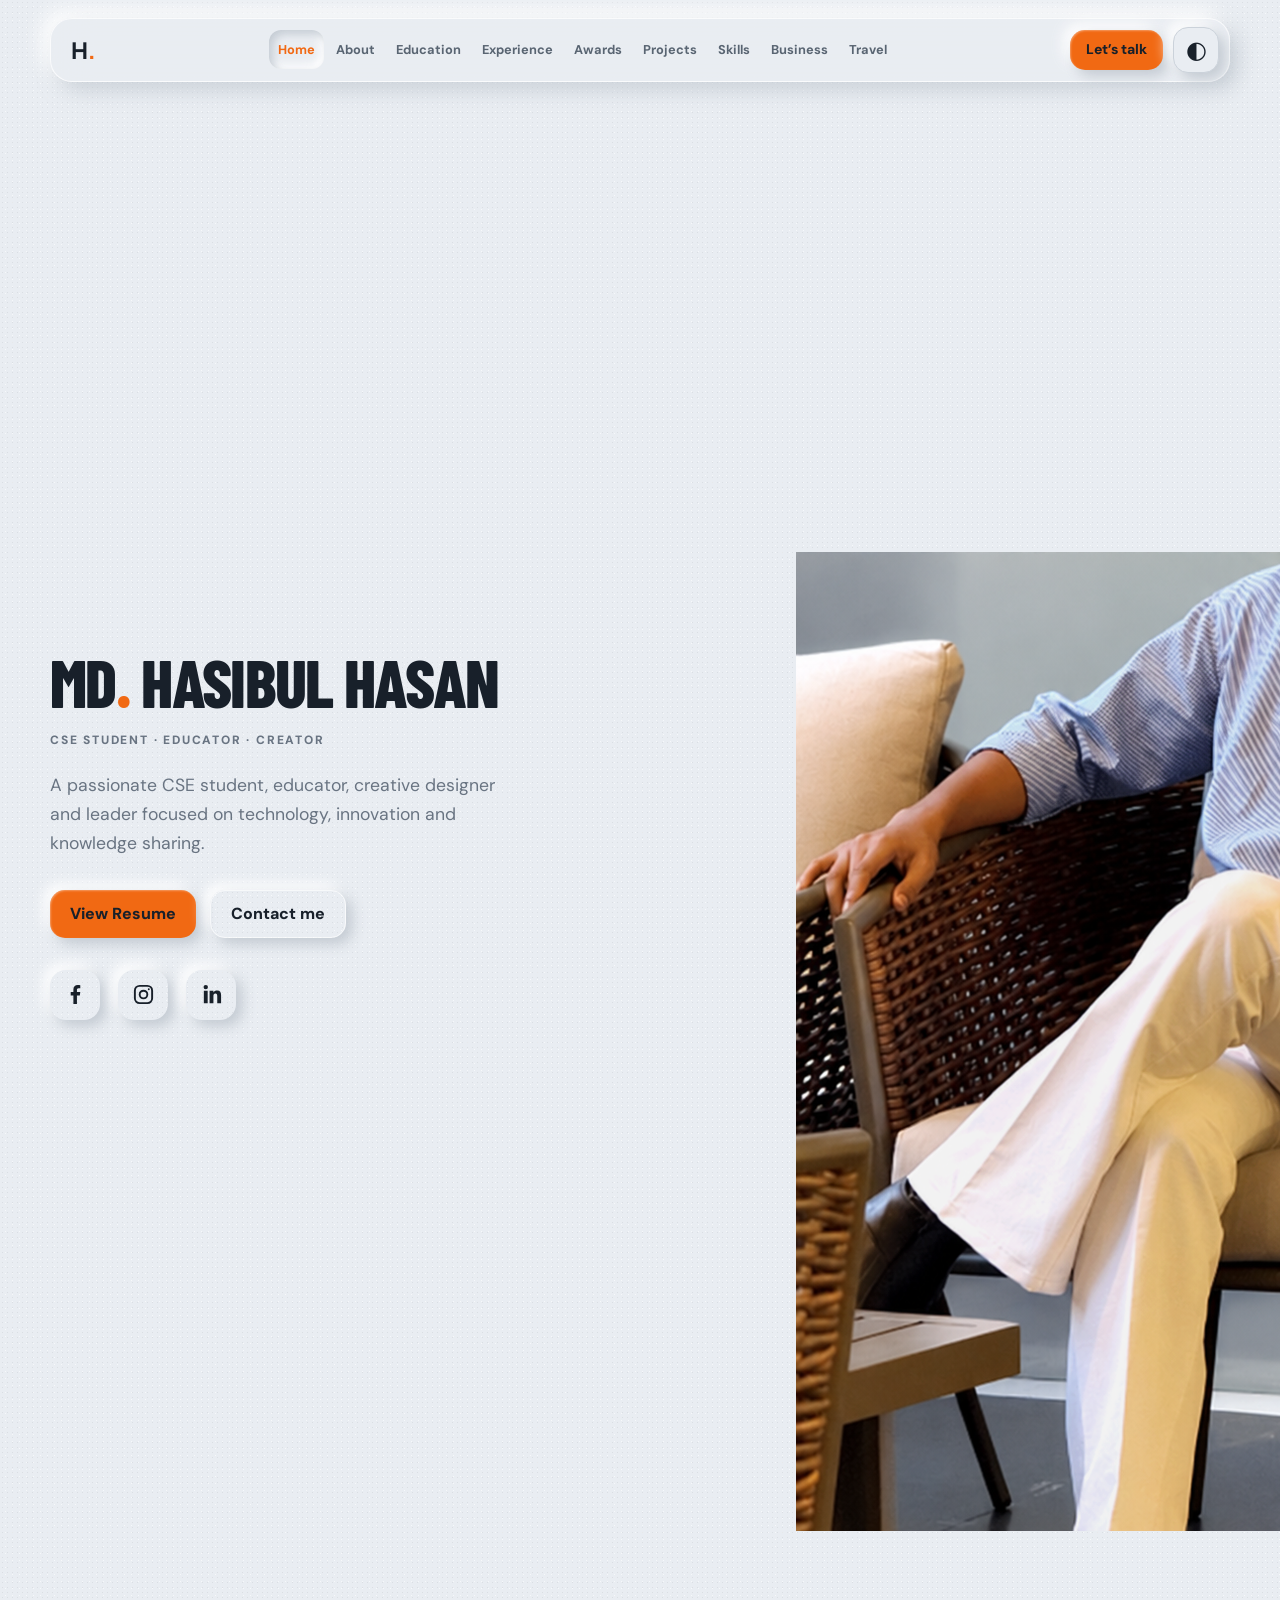
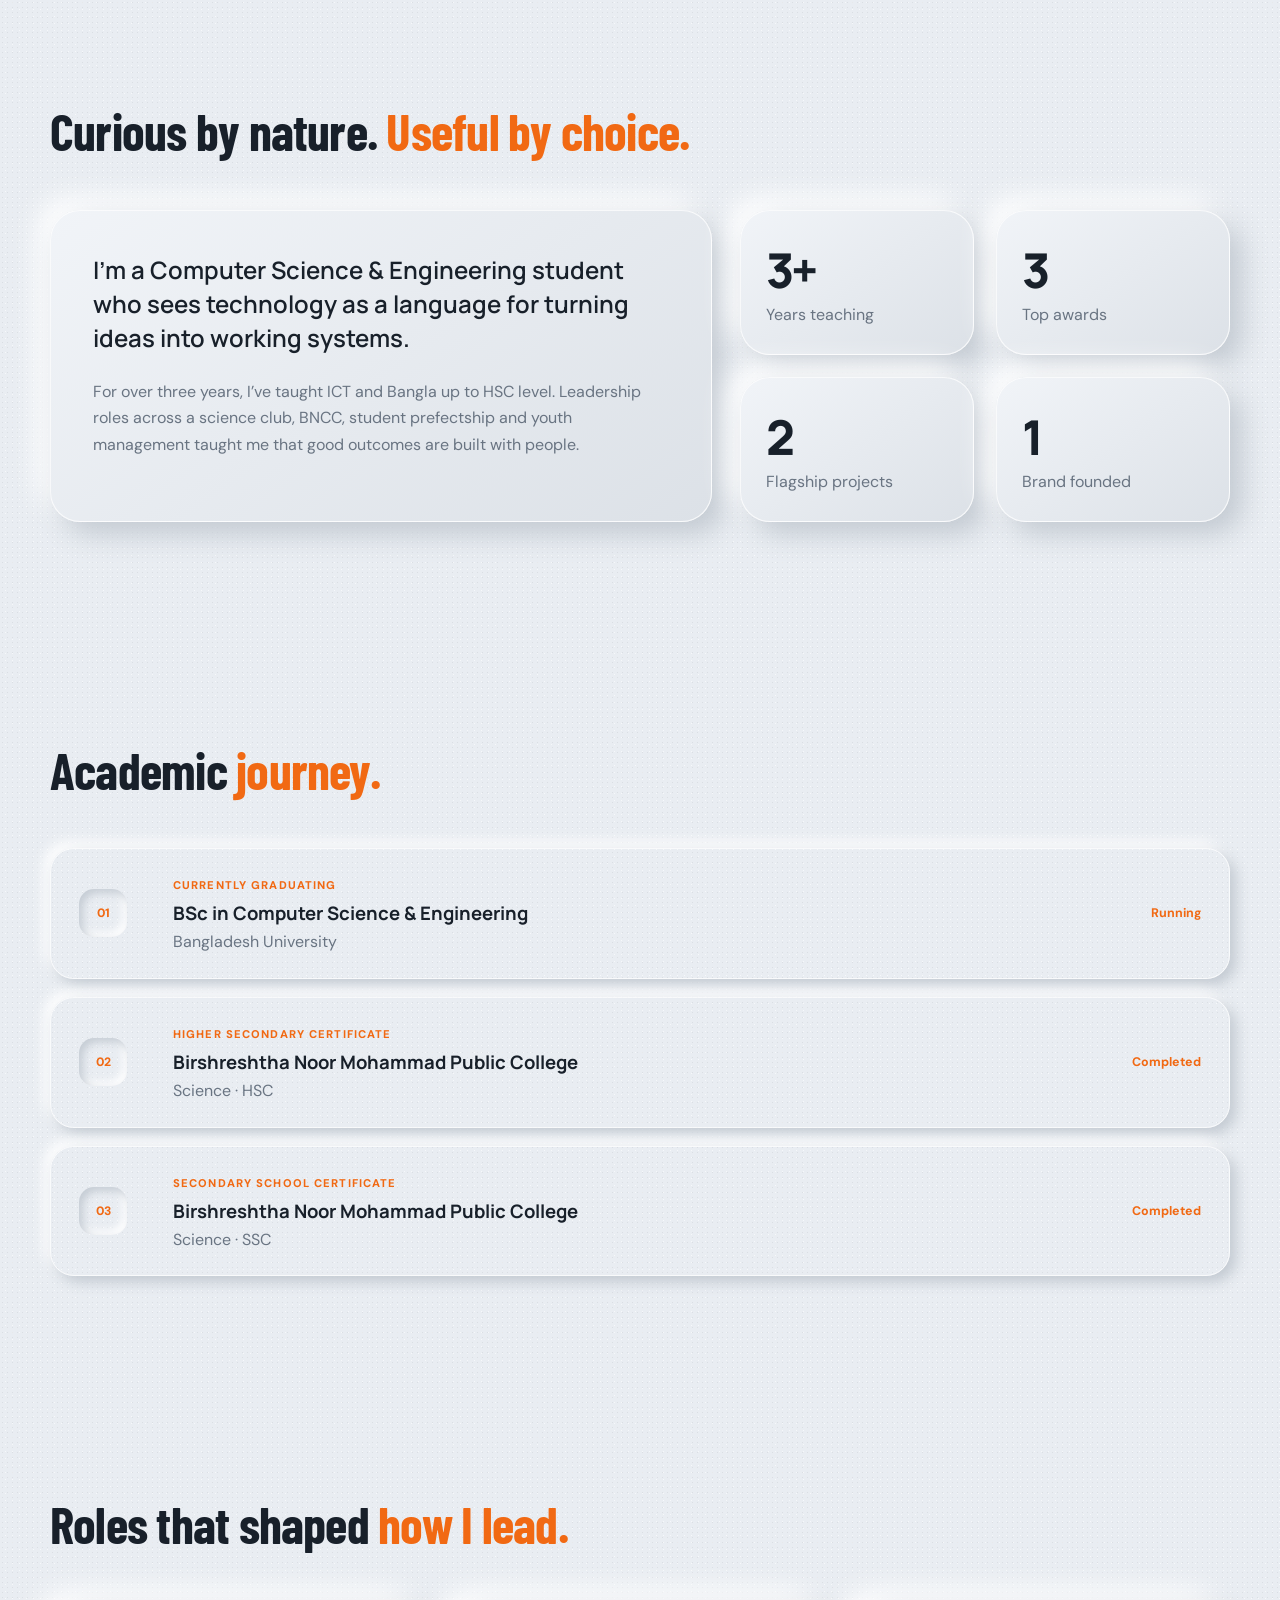
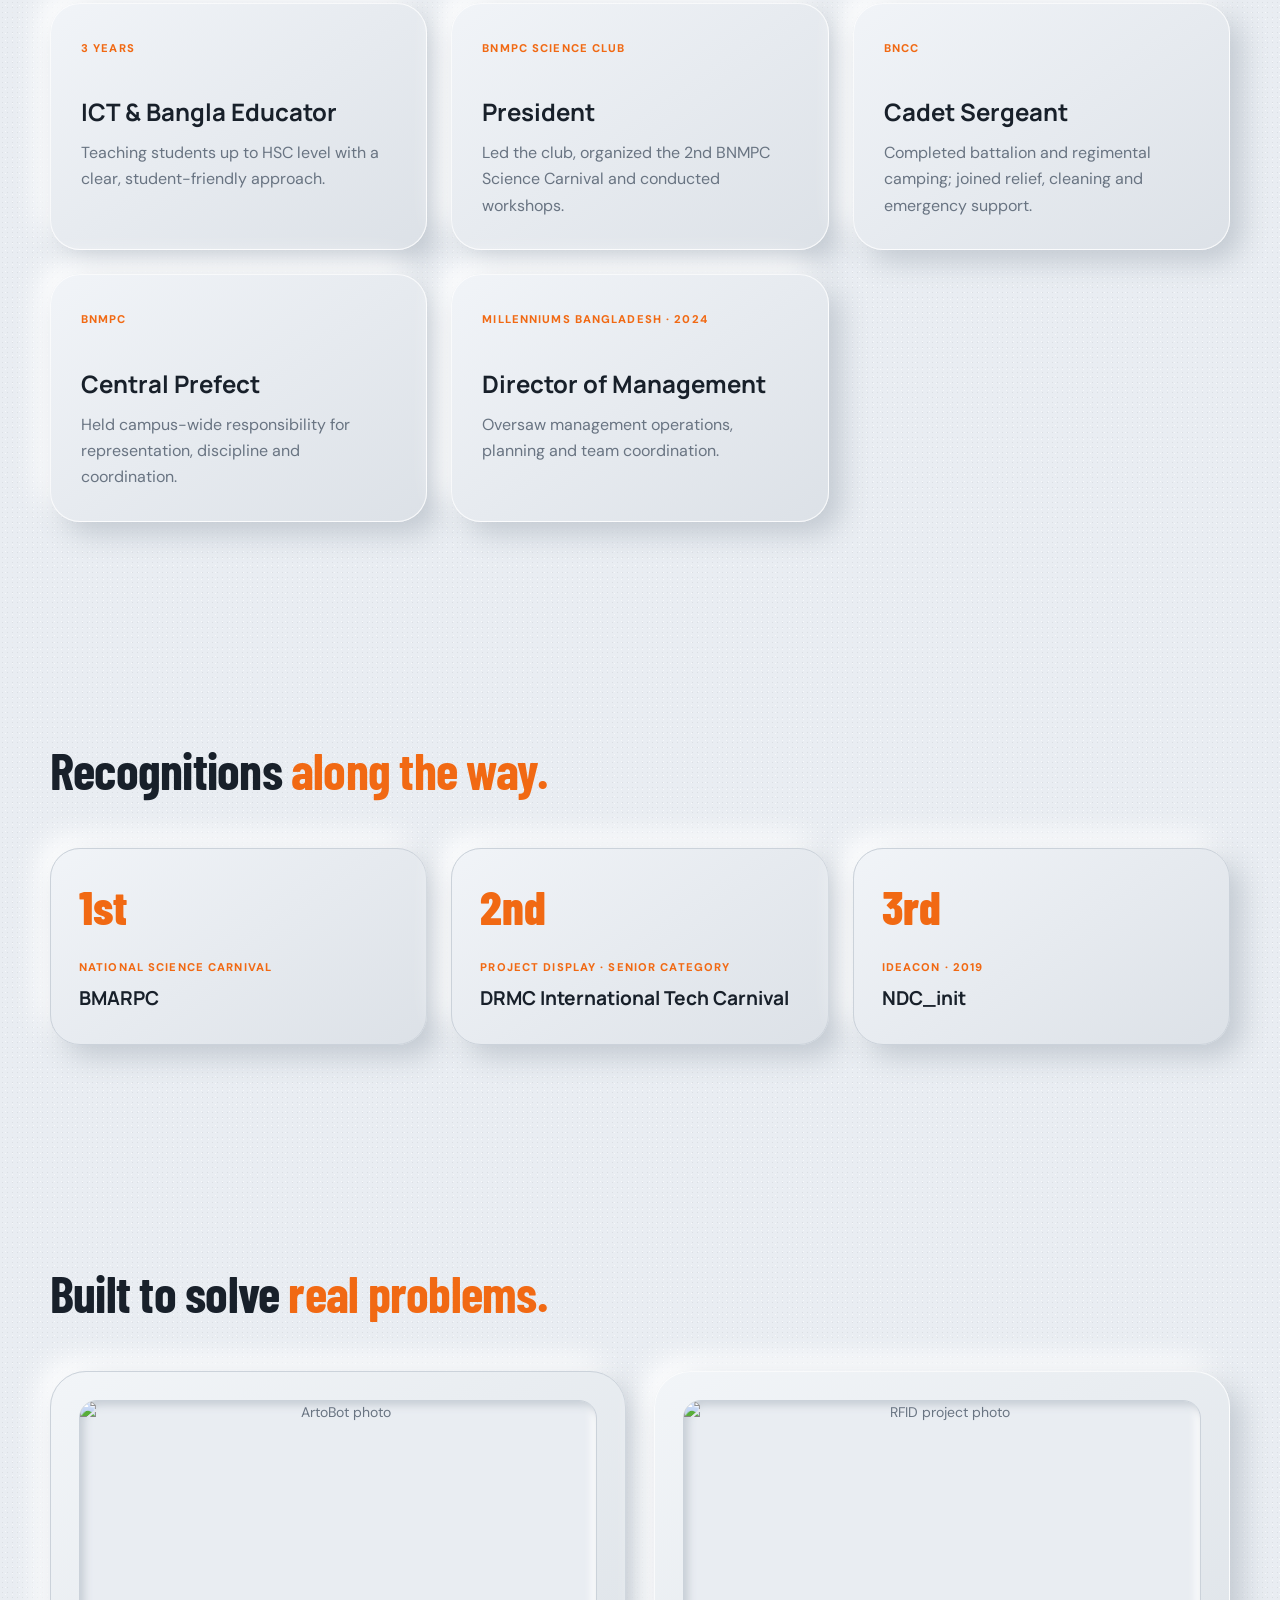
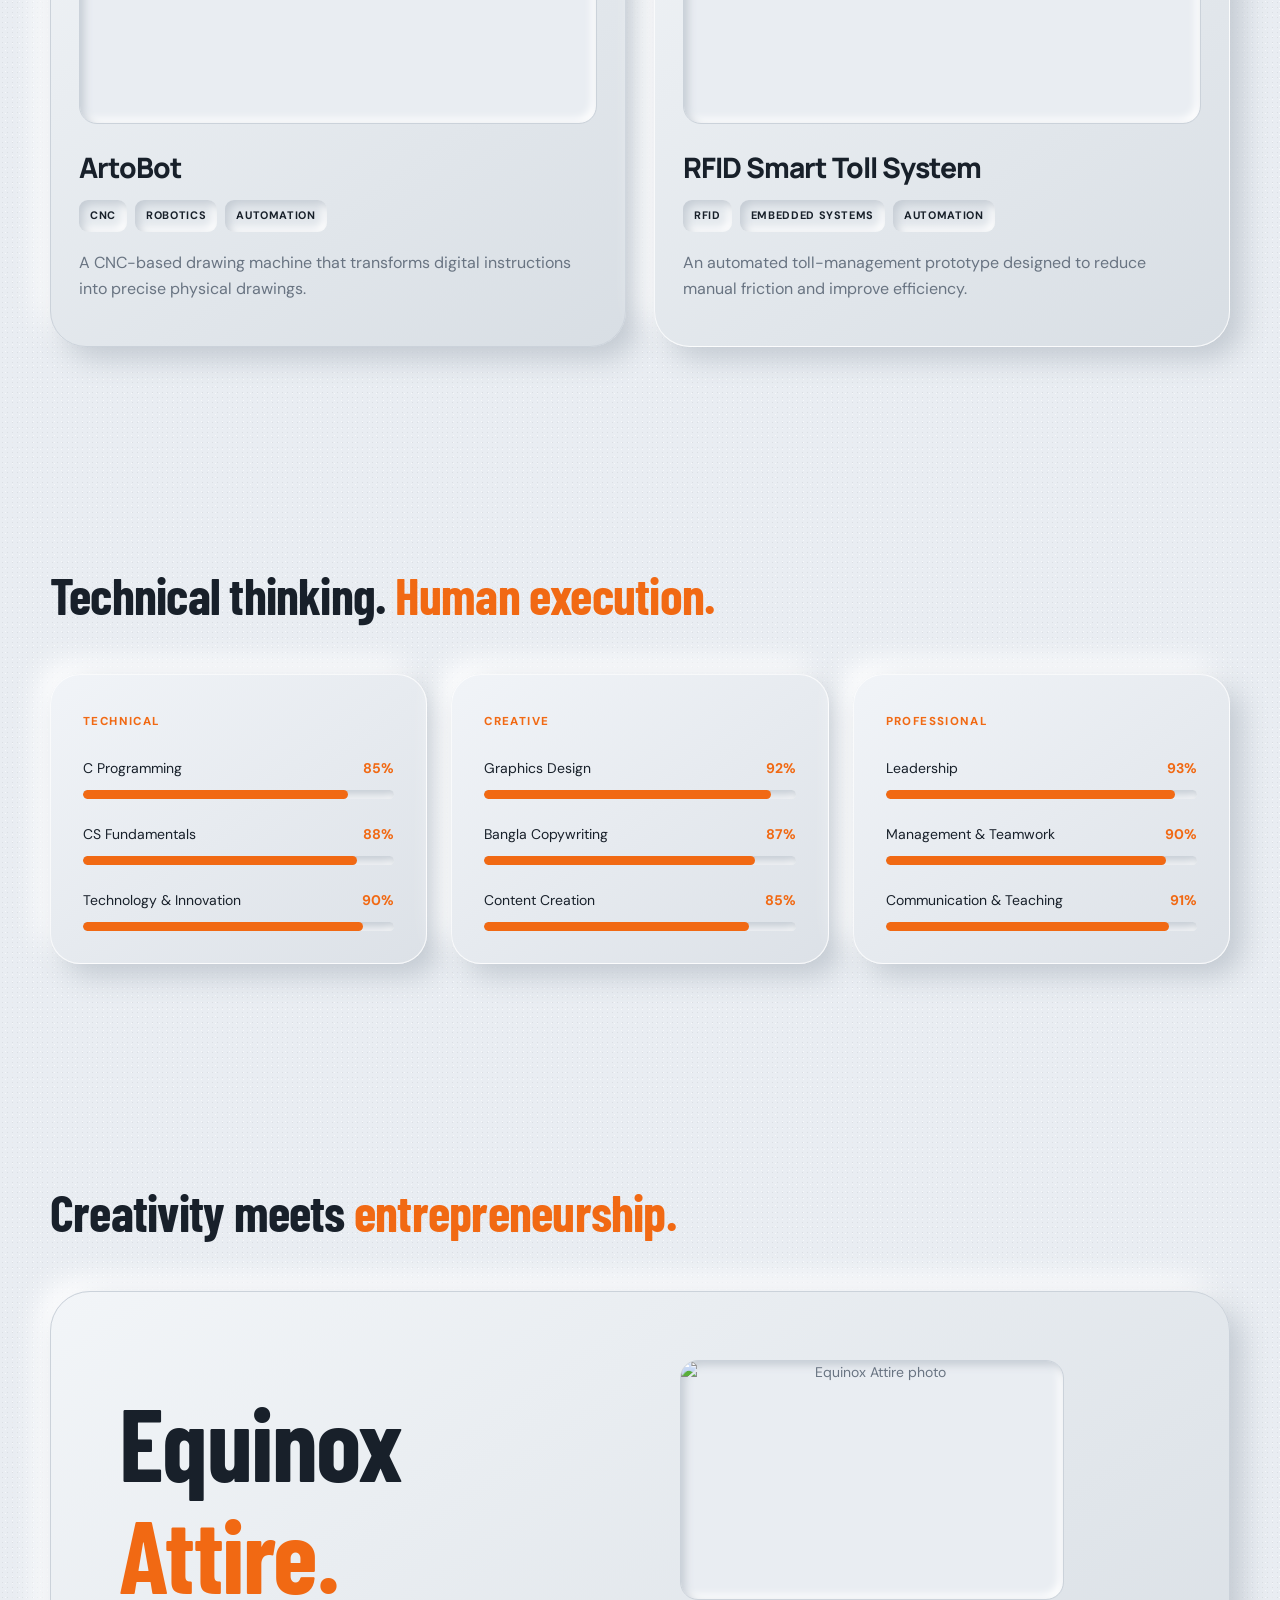
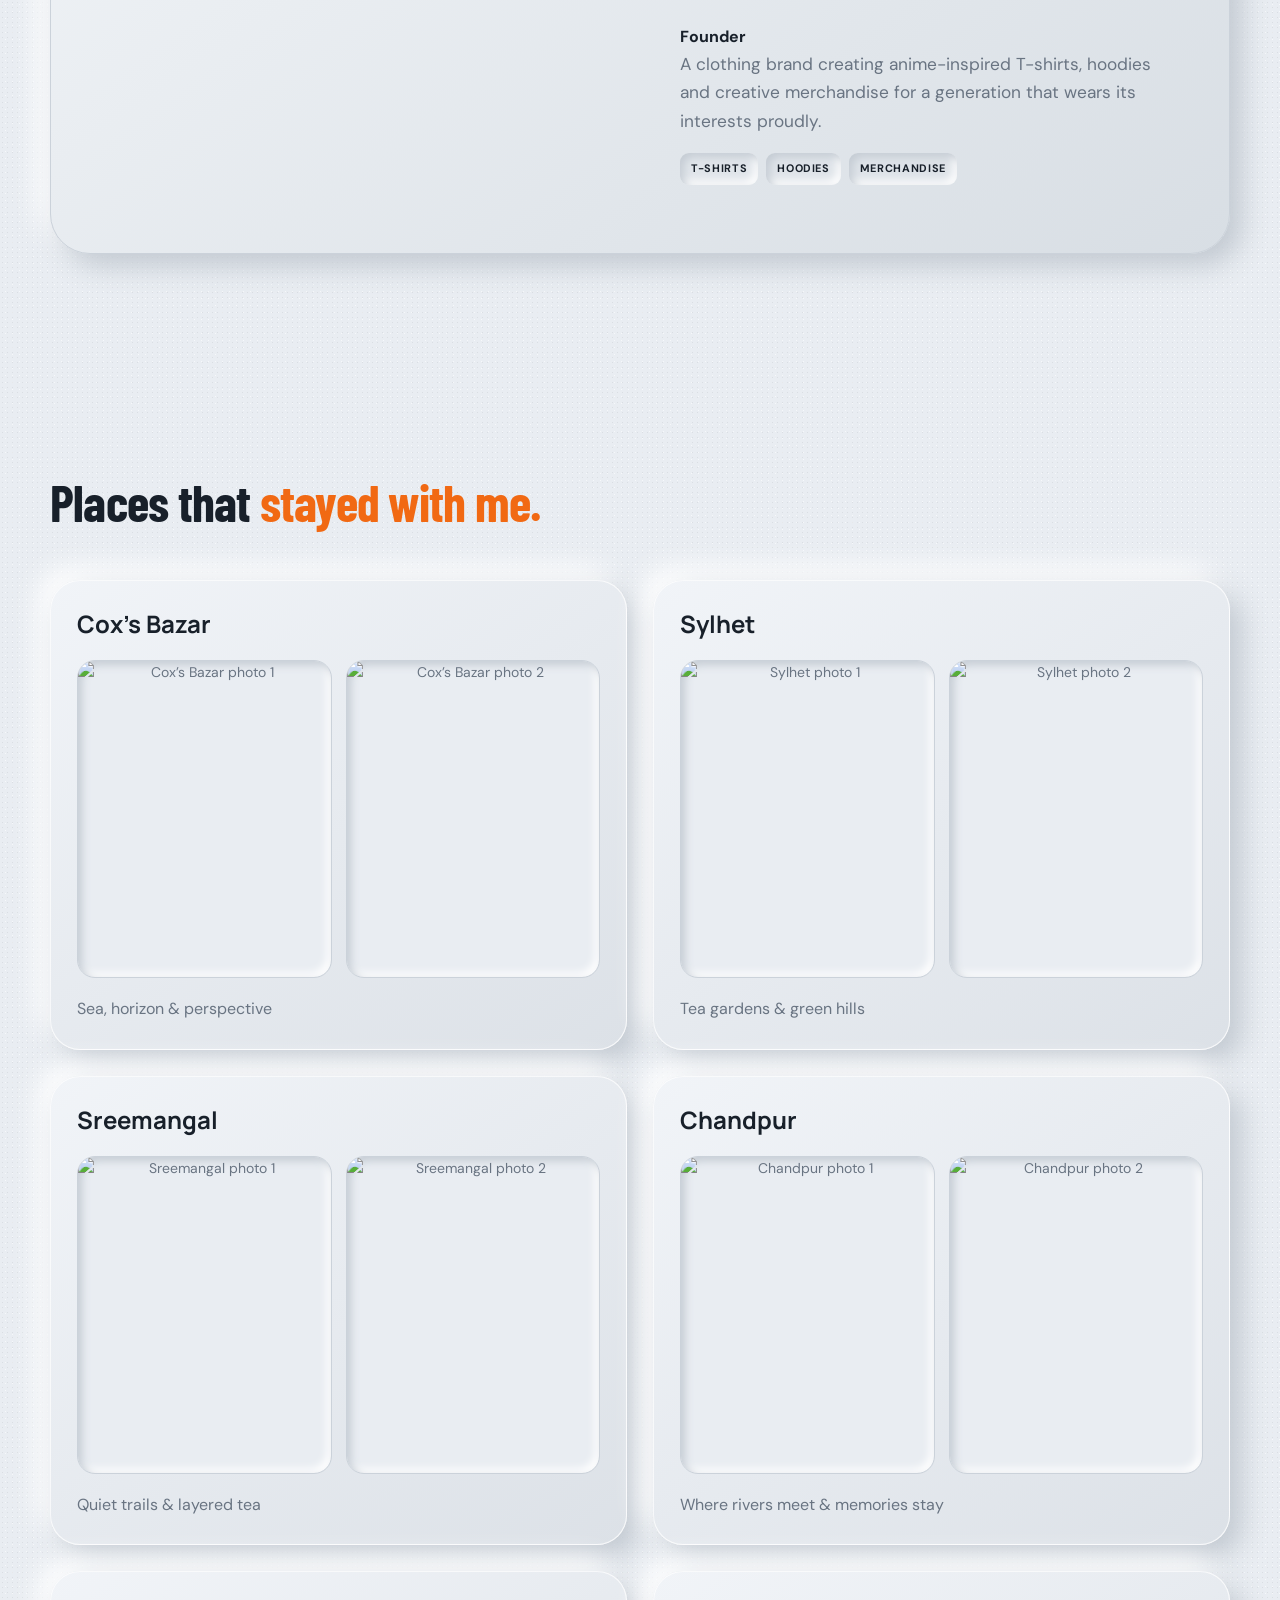
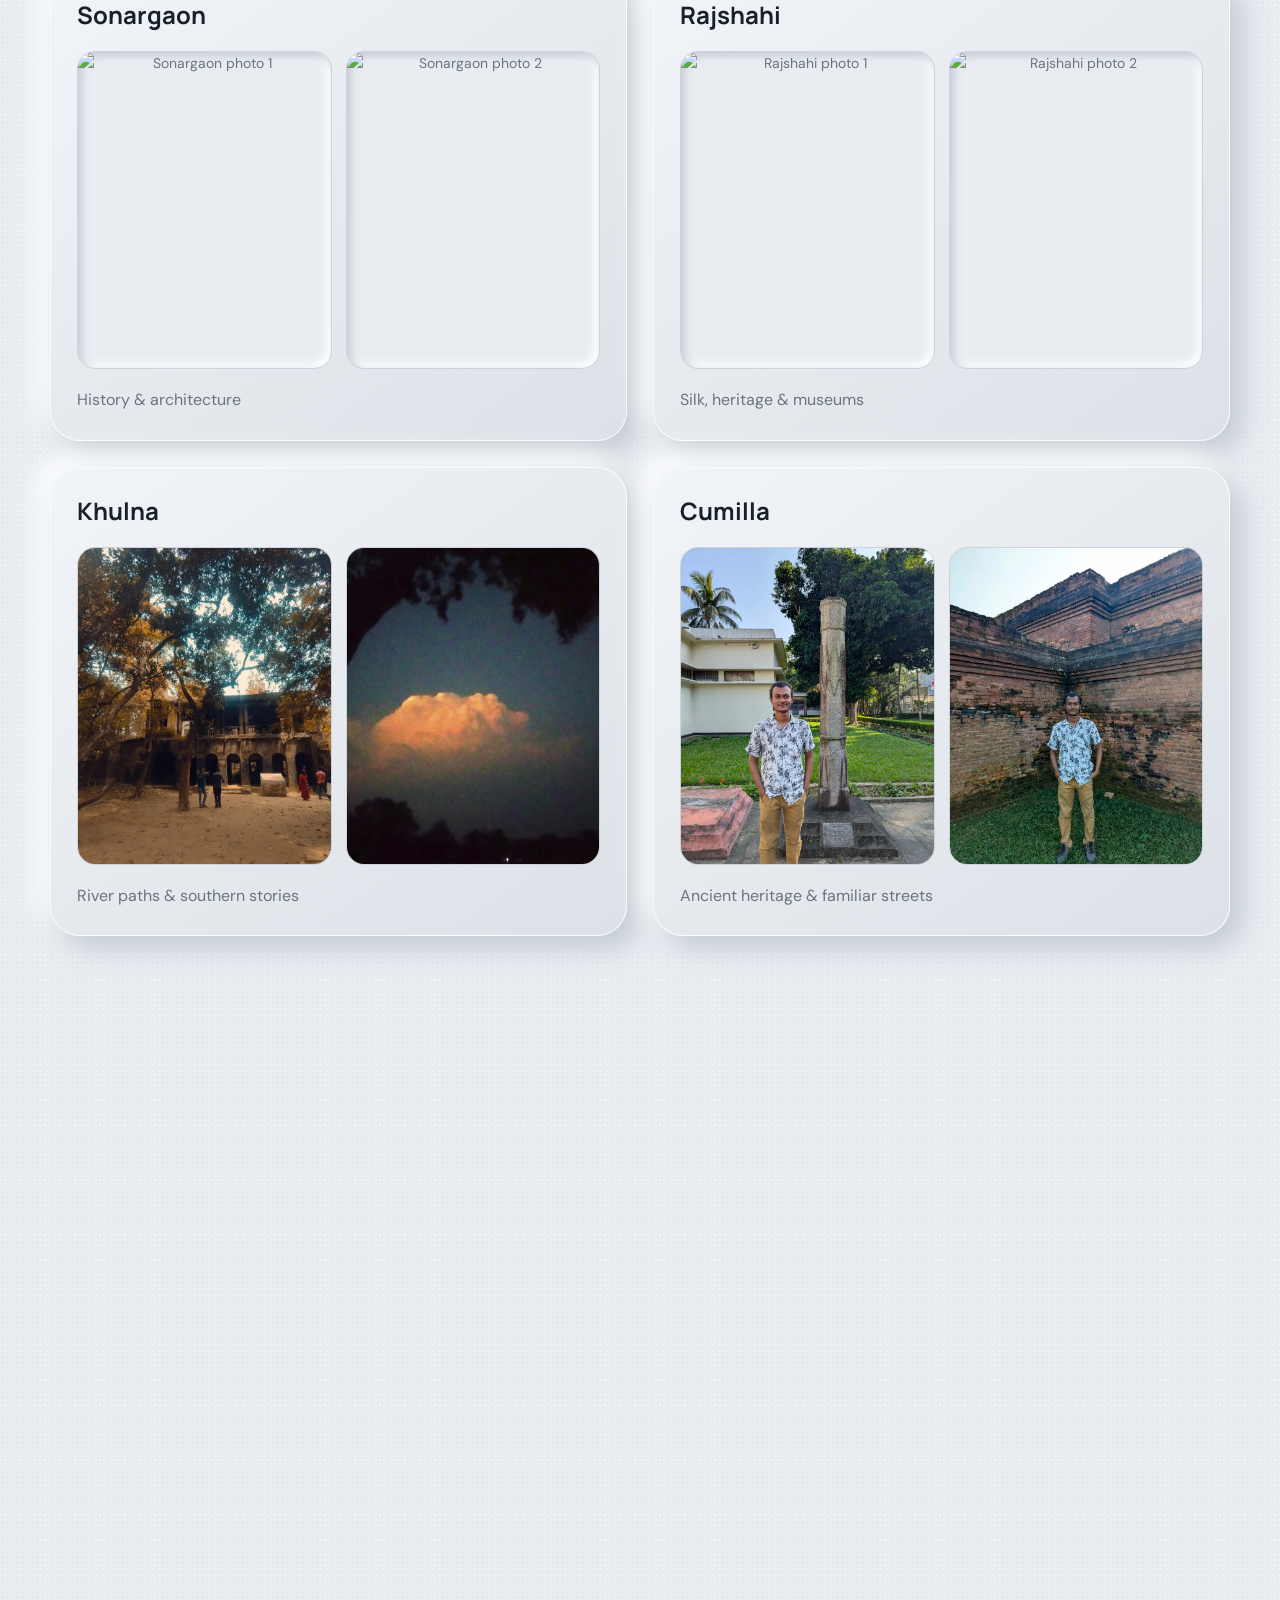
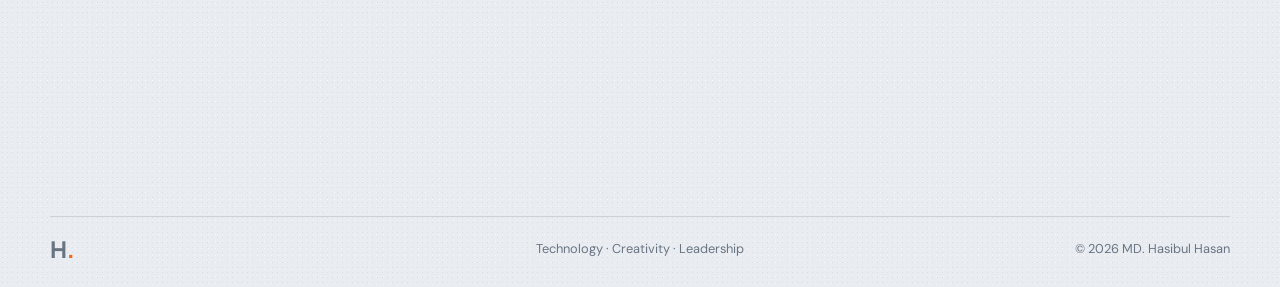
==== index.html @ a24412e4 "Update index.html" ====
<!doctype html>
<html lang="en">
  <head>
    <link rel="icon" type="image/png" href="favicon.png">
    <link rel="apple-touch-icon" href="images/logo.png">
    <meta charset="UTF-8">
    <meta name="viewport" content="width=device-width,initial-scale=1">
    <meta name="description" content="Portfolio of MD. Hasibul Hasan — CSE student, educator, designer and leader.">
    <meta name="theme-color" content="#e9edf2">
    <title>MD. Hasibul Hasan — Portfolio</title>
    <link rel="preconnect" href="https://fonts.googleapis.com">
    <link rel="preconnect" href="https://fonts.gstatic.com" crossorigin>
    <link href="https://fonts.googleapis.com/css2?family=Barlow+Condensed:wght@600;700;800&family=DM+Sans:wght@400;500;600;700&family=Manrope:wght@500;600;700;800&display=swap" rel="stylesheet">
    <link rel="stylesheet" href="assets/portfolio.css">
    <link rel="stylesheet" href="assets/theme.css">
    <link rel="stylesheet" href="assets/refinements.css">
    <link rel="stylesheet" href="assets/polish.css">
    <script src="assets/theme.js">
    </script>

    <!-- Visitor Survey  -->
<script src="https://cdn.counter.dev/script.js" data-id="d47bc0b9-fb80-4392-a248-371542a888fc" data-utcoffset="6"></script>

  </head>
  <body>
    <!-- DESKTOP HEADER AND NAVIGATION -->
    <header class="nav-shell" id="top">
      <a class="logo" href="#home">H<span>.</span></a>
      <nav>
        <a href="#home">Home</a><a href="#about">About</a><a href="#education">Education</a><a href="#experience">Experience</a><a href="#achievements">Awards</a><a href="#projects">Projects</a><a href="#skills">Skills</a><a href="#business">Business</a><a href="#travel">Travel</a>
      </nav>
      <a class="pill" href="#contact">Let’s talk </a><button class="theme-switch" id="themeSwitch" type="button" aria-label="Switch to dark theme" aria-pressed="false">◐</button><button id="menu" aria-label="Open menu" aria-expanded="false">☰</button>
    </header>
    <!-- MOBILE BOTTOM NAVIGATION -->
    <nav class="mobile" id="mobile" aria-label="Mobile navigation">
      <a href="#home" aria-label="Home"><svg viewBox="0 0 24 24" fill="none" stroke="currentColor" stroke-width="1.7" stroke-linecap="round" stroke-linejoin="round" aria-hidden="true"><path d="m3 10 9-7 9 7v10H3z"/><path d="M9 20v-7h6v7"/></svg><span>Home</span></a><a href="#about" aria-label="About"><svg viewBox="0 0 24 24" fill="none" stroke="currentColor" stroke-width="1.7" stroke-linecap="round" stroke-linejoin="round" aria-hidden="true"><circle cx="12" cy="8" r="4"/><path d="M4 21v-2a8 8 0 0 1 16 0v2"/></svg><span>About</span></a><a href="#projects" aria-label="Projects"><svg viewBox="0 0 24 24" fill="none" stroke="currentColor" stroke-width="1.7" stroke-linecap="round" stroke-linejoin="round" aria-hidden="true"><rect x="3" y="6" width="18" height="15" rx="3"/><path d="M8 6V3h8v3M3 12h18M10 12v3h4v-3"/></svg><span>Projects</span></a><a href="#travel" aria-label="Travel"><svg viewBox="0 0 24 24" fill="none" stroke="currentColor" stroke-width="1.7" stroke-linecap="round" stroke-linejoin="round" aria-hidden="true"><circle cx="12" cy="12" r="9"/><path d="m15 9-2 4-4 2 2-4z"/></svg><span>Travel</span></a><a href="#contact" aria-label="Contact"><svg viewBox="0 0 24 24" fill="none" stroke="currentColor" stroke-width="1.7" stroke-linecap="round" stroke-linejoin="round" aria-hidden="true"><rect x="3" y="5" width="18" height="14" rx="3"/><path d="m3 7 9 6 9-6"/></svg><span>Contact</span></a>
    </nav>
    <main>
      <!-- HOME SECTION -->
      <section class="hero section" id="home">
        <div class="hero-copy reveal">
          <h1>MD<span class="name-dot">.</span> HASIBUL HASAN</h1>
          <div class="eyebrow">
            CSE student · Educator · Creator
          </div>
          <p>A passionate CSE student, educator, creative designer and leader focused on technology, innovation and knowledge sharing.</p>
          <div class="actions">
            <button class="button dark" type="button" id="viewResume">View Resume</button><a class="button" href="#contact">Contact me</a>
          </div>
          <div class="socials">
            <a href="https://www.facebook.com/hacccib" target="_blank" rel="noreferrer" aria-label="Facebook" title="Facebook"><svg viewBox="0 0 24 24" aria-hidden="true"><path fill="currentColor" d="M13.5 22v-9h3l.5-3.5h-3.5V7.3c0-1 .3-1.8 1.8-1.8H17V2.4c-.3 0-1.4-.2-2.7-.2-2.7 0-4.5 1.6-4.5 4.6v2.7H7V13h2.8v9z"/></svg></a><a href="https://www.instagram.com/hacccib" target="_blank" rel="noreferrer" aria-label="Instagram" title="Instagram"><svg viewBox="0 0 24 24" aria-hidden="true"><rect x="3" y="3" width="18" height="18" rx="5" fill="none" stroke="currentColor" stroke-width="2"/><circle cx="12" cy="12" r="4" fill="none" stroke="currentColor" stroke-width="2"/><circle cx="17.5" cy="6.5" r="1" fill="currentColor"/></svg></a><a href="https://www.linkedin.com/in/hasibul-hasan-cse/" target="_blank" rel="noreferrer" aria-label="LinkedIn" title="LinkedIn"><svg viewBox="0 0 24 24" aria-hidden="true"><path fill="currentColor" d="M4 8h4v13H4zM6 2a2.3 2.3 0 1 0 0 4.6A2.3 2.3 0 0 0 6 2M10 8h4v1.8C15 8.3 16 7.7 18 7.7c3 0 4 2 4 5V21h-4v-7c0-2-.4-3-1.9-3-1.6 0-2.1 1-2.1 3v7h-4z"/></svg></a>
          </div>
        </div>
<!-- HOME PORTRAIT -->
<div class="portrait reveal">
  <div class="single-popout">
    <img
      src="assets/hasib-cutout.png"
      alt="MD. Hasibul Hasan seated on a chair"
    >
  </div>
</div>
      </section>
      <!-- ABOUT SECTION -->
      <section class="section" id="about">
        <header class="heading reveal">
          <h2>Curious by nature. <em>Useful by choice.</em></h2>
        </header>
        <div class="about-grid">
          <article class="card copy reveal">
            <p class="lead">I’m a Computer Science & Engineering student who sees technology as a language for turning ideas into working systems.</p>
            <p>For over three years, I’ve taught ICT and Bangla up to HSC level. Leadership roles across a science club, BNCC, student prefectship and youth management taught me that good outcomes are built with people.</p>
          </article>
          <div class="stats reveal">
            <div class="card">
              <strong>3+</strong><span>Years teaching</span>
            </div>
            <div class="card">
              <strong>3</strong><span>Top awards</span>
            </div>
            <div class="card">
              <strong>2</strong><span>Flagship projects</span>
            </div>
            <div class="card">
              <strong>1</strong><span>Brand founded</span>
            </div>
          </div>
        </div>
      </section>
      <!-- EDUCATION SECTION -->
      <section class="section" id="education">
        <header class="heading reveal">
          <h2>Academic <em>journey.</em></h2>
        </header>
        <div class="timeline">
          <article class="row reveal">
            <i>01</i>
            <div>
              <small>Currently graduating</small>
              <h3>BSc in Computer Science & Engineering</h3>
              <p>Bangladesh University</p>
            </div>
            <b>Running</b>
          </article>
          <article class="row reveal">
            <i>02</i>
            <div>
              <small>Higher Secondary Certificate</small>
              <h3>Birshreshtha Noor Mohammad Public College</h3>
              <p>Science · HSC</p>
            </div>
            <b>Completed</b>
          </article>
          <article class="row reveal">
            <i>03</i>
            <div>
              <small>Secondary School Certificate</small>
              <h3>Birshreshtha Noor Mohammad Public College</h3>
              <p>Science · SSC</p>
            </div>
            <b>Completed</b>
          </article>
        </div>
      </section>
      <!-- EXPERIENCE SECTION -->
      <section class="section" id="experience">
        <header class="heading reveal">
          <h2>Roles that shaped <em>how I lead.</em></h2>
        </header>
        <div class="grid">
          <article class="card feature reveal">
            <small>3 years</small>
            <h3>ICT & Bangla Educator</h3>
            <p>Teaching students up to HSC level with a clear, student-friendly approach.</p>
          </article>
          <article class="card feature reveal">
            <small>BNMPC Science Club</small>
            <h3>President</h3>
            <p>Led the club, organized the 2nd BNMPC Science Carnival and conducted workshops.</p>
          </article>
          <article class="card feature reveal">
            <small>BNCC</small>
            <h3>Cadet Sergeant</h3>
            <p>Completed battalion and regimental camping; joined relief, cleaning and emergency support.</p>
          </article>
          <article class="card feature reveal">
            <small>BNMPC</small>
            <h3>Central Prefect</h3>
            <p>Held campus-wide responsibility for representation, discipline and coordination.</p>
          </article>
          <article class="card feature reveal">
            <small>Millenniums Bangladesh · 2024</small>
            <h3>Director of Management</h3>
            <p>Oversaw management operations, planning and team coordination.</p>
          </article>
        </div>
      </section>
      <!-- ACHIEVEMENTS SECTION -->
      <section class="section" id="achievements">
        <header class="heading reveal">
          <h2>Recognitions <em>along the way.</em></h2>
        </header>
        <div class="awards">
          <article class="award card reveal">
            <strong>1st</strong>
            <div>
              <small>National Science Carnival</small>
              <h3>BMARPC</h3>
            </div>
          </article>
          <article class="award card reveal">
            <strong>2nd</strong>
            <div>
              <small>Project Display · Senior Category</small>
              <h3>DRMC International Tech Carnival</h3>
            </div>
          </article>
          <article class="award card reveal">
            <strong>3rd</strong>
            <div>
              <small>Ideacon · 2019</small>
              <h3>NDC_init</h3>
            </div>
          </article>
        </div>
      </section>
      <!-- PROJECTS SECTION -->
      <section class="section" id="projects">
        <header class="heading reveal">
          <h2>Built to solve <em>real problems.</em></h2>
        </header>
        <div class="projects">
          <article class="project dark reveal">
            <figure class="photo-slot" aria-label="ArtoBot photo">
              <img src="images/artobot.webp" alt="ArtoBot photo" loading="lazy">
            </figure>
            <div>
              <h3>ArtoBot</h3>
              <div class="tags">
                <b>CNC</b><b>Robotics</b><b>Automation</b>
              </div>
              <p>A CNC-based drawing machine that transforms digital instructions into precise physical drawings.</p>
            </div>
          </article>
          <article class="project reveal">
            <figure class="photo-slot" aria-label="RFID project photo">
              <img src="images/rfid-smart-toll-system.webp" alt="RFID project photo" loading="lazy">
            </figure>
            <div>
              <h3>RFID Smart Toll System</h3>
              <div class="tags">
                <b>RFID</b><b>Embedded Systems</b><b>Automation</b>
              </div>
              <p>An automated toll-management prototype designed to reduce manual friction and improve efficiency.</p>
            </div>
          </article>
        </div>
      </section>
      <!-- SKILLS SECTION -->
      <section class="section" id="skills">
        <header class="heading reveal">
          <h2>Technical thinking. <em>Human execution.</em></h2>
        </header>
        <div class="grid skills">
          <article class="card reveal">
            <span>Technical</span>
            <div class="skill-level">
              <div>
                <span>C Programming</span><b>85%</b>
              </div>
              <div class="skill-track" role="meter" aria-label="C Programming" aria-valuemin="0" aria-valuemax="100" aria-valuenow="85">
                <span style="--level:85%"></span>
              </div>
            </div>
            <div class="skill-level">
              <div>
                <span>CS Fundamentals</span><b>88%</b>
              </div>
              <div class="skill-track" role="meter" aria-label="CS Fundamentals" aria-valuemin="0" aria-valuemax="100" aria-valuenow="88">
                <span style="--level:88%"></span>
              </div>
            </div>
            <div class="skill-level">
              <div>
                <span>Technology & Innovation</span><b>90%</b>
              </div>
              <div class="skill-track" role="meter" aria-label="Technology & Innovation" aria-valuemin="0" aria-valuemax="100" aria-valuenow="90">
                <span style="--level:90%"></span>
              </div>
            </div>
          </article>
          <article class="card reveal">
            <span>Creative</span>
            <div class="skill-level">
              <div>
                <span>Graphics Design</span><b>92%</b>
              </div>
              <div class="skill-track" role="meter" aria-label="Graphics Design" aria-valuemin="0" aria-valuemax="100" aria-valuenow="92">
                <span style="--level:92%"></span>
              </div>
            </div>
            <div class="skill-level">
              <div>
                <span>Bangla Copywriting</span><b>87%</b>
              </div>
              <div class="skill-track" role="meter" aria-label="Bangla Copywriting" aria-valuemin="0" aria-valuemax="100" aria-valuenow="87">
                <span style="--level:87%"></span>
              </div>
            </div>
            <div class="skill-level">
              <div>
                <span>Content Creation</span><b>85%</b>
              </div>
              <div class="skill-track" role="meter" aria-label="Content Creation" aria-valuemin="0" aria-valuemax="100" aria-valuenow="85">
                <span style="--level:85%"></span>
              </div>
            </div>
          </article>
          <article class="card reveal">
            <span>Professional</span>
            <div class="skill-level">
              <div>
                <span>Leadership</span><b>93%</b>
              </div>
              <div class="skill-track" role="meter" aria-label="Leadership" aria-valuemin="0" aria-valuemax="100" aria-valuenow="93">
                <span style="--level:93%"></span>
              </div>
            </div>
            <div class="skill-level">
              <div>
                <span>Management & Teamwork</span><b>90%</b>
              </div>
              <div class="skill-track" role="meter" aria-label="Management & Teamwork" aria-valuemin="0" aria-valuemax="100" aria-valuenow="90">
                <span style="--level:90%"></span>
              </div>
            </div>
            <div class="skill-level">
              <div>
                <span>Communication & Teaching</span><b>91%</b>
              </div>
              <div class="skill-track" role="meter" aria-label="Communication & Teaching" aria-valuemin="0" aria-valuemax="100" aria-valuenow="91">
                <span style="--level:91%"></span>
              </div>
            </div>
          </article>
        </div>
      </section>
      <!-- BUSINESS SECTION -->
      <section class="section" id="business">
        <header class="heading reveal">
          <h2>Creativity meets <em>entrepreneurship.</em></h2>
        </header>
        <div class="business reveal">
          <div>
            <h2>Equinox<br><em>Attire.</em></h2>
          </div>
          <div>
            <figure class="photo-slot" aria-label="Equinox Attire photo">
              <img src="images/equinox-attire.jpg" alt="Equinox Attire photo" loading="lazy">
            </figure>
            <b>Founder</b>
            <p>A clothing brand creating anime-inspired T-shirts, hoodies and creative merchandise for a generation that wears its interests proudly.</p>
            <div class="tags">
              <b>T-Shirts</b><b>Hoodies</b><b>Merchandise</b>
            </div>
          </div>
        </div>
      </section>
      <!-- TRAVEL SECTION -->
      <section class="section" id="travel">
        <header class="heading reveal">
          <h2>Places that <em>stayed with me.</em></h2>
        </header>
        <div class="travel">
          <article class="card travel-card reveal">
            <h3>Cox’s Bazar</h3>
            <div class="travel-photos">
              <figure class="photo-slot" aria-label="Cox’s Bazar photo 1">
                <img src="images/travel/coxs-bazar-1.webp" alt="Cox’s Bazar photo 1" loading="lazy">
              </figure>
              <figure class="photo-slot" aria-label="Cox’s Bazar photo 2">
                <img src="images/travel/coxs-bazar-2.webp" alt="Cox’s Bazar photo 2" loading="lazy">
              </figure>
            </div>
            <p>Sea, horizon & perspective</p>
          </article>
          <article class="card travel-card reveal">
            <h3>Sylhet</h3>
            <div class="travel-photos">
              <figure class="photo-slot" aria-label="Sylhet photo 1">
                <img src="images/travel/sylhet-1.webp" alt="Sylhet photo 1" loading="lazy">
              </figure>
              <figure class="photo-slot" aria-label="Sylhet photo 2">
                <img src="images/travel/sylhet-2.webp" alt="Sylhet photo 2" loading="lazy">
              </figure>
            </div>
            <p>Tea gardens & green hills</p>
          </article>
          <article class="card travel-card reveal">
            <h3>Sreemangal</h3>
            <div class="travel-photos">
              <figure class="photo-slot" aria-label="Sreemangal photo 1">
                <img src="images/travel/sreemangal-1.webp" alt="Sreemangal photo 1" loading="lazy">
              </figure>
              <figure class="photo-slot" aria-label="Sreemangal photo 2">
                <img src="images/travel/sreemangal-2.webp" alt="Sreemangal photo 2" loading="lazy">
              </figure>
            </div>
            <p>Quiet trails & layered tea</p>
          </article>
          <article class="card travel-card reveal">
            <h3>Chandpur</h3>
            <div class="travel-photos">
              <figure class="photo-slot" aria-label="Chandpur photo 1">
                <img src="images/travel/chandpur-1.webp" alt="Chandpur photo 1" loading="lazy">
              </figure>
              <figure class="photo-slot" aria-label="Chandpur photo 2">
                <img src="images/travel/chandpur-2.webp" alt="Chandpur photo 2" loading="lazy">
              </figure>
            </div>
            <p>Where rivers meet & memories stay</p>
          </article>
          <article class="card travel-card reveal">
            <h3>Sonargaon</h3>
            <div class="travel-photos">
              <figure class="photo-slot" aria-label="Sonargaon photo 1">
                <img src="images/travel/sonargaon-1.webp" alt="Sonargaon photo 1" loading="lazy">
              </figure>
              <figure class="photo-slot" aria-label="Sonargaon photo 2">
                <img src="images/travel/sonargaon-2.webp" alt="Sonargaon photo 2" loading="lazy">
              </figure>
            </div>
            <p>History & architecture</p>
          </article>
          <article class="card travel-card reveal">
            <h3>Rajshahi</h3>
            <div class="travel-photos">
              <figure class="photo-slot" aria-label="Rajshahi photo 1">
                <img src="images/travel/rajshahi-1.webp" alt="Rajshahi photo 1" loading="lazy">
              </figure>
              <figure class="photo-slot" aria-label="Rajshahi photo 2">
                <img src="images/travel/rajshahi-2.webp" alt="Rajshahi photo 2" loading="lazy">
              </figure>
            </div>
            <p>Silk, heritage & museums</p>
          </article>
          <article class="card travel-card reveal">
            <h3>Khulna</h3>
            <div class="travel-photos">
              <figure class="photo-slot" aria-label="Khulna photo 1">
                <!-- Add your photo at the src path below. -->
                <img src="images/travel/khulna-1.webp" alt="Khulna photo 1" loading="lazy" onerror="this.hidden=true; this.nextElementSibling.hidden=false;">
                <span hidden>Photo coming soon</span>
              </figure>
              <figure class="photo-slot" aria-label="Khulna photo 2">
                <!-- Add your photo at the src path below. -->
                <img src="images/travel/khulna-2.webp" alt="Khulna photo 2" loading="lazy" onerror="this.hidden=true; this.nextElementSibling.hidden=false;">
                <span hidden>Photo coming soon</span>
              </figure>
            </div>
            <p>River paths & southern stories</p>
          </article>
          <article class="card travel-card reveal">
            <h3>Cumilla</h3>
            <div class="travel-photos">
              <figure class="photo-slot" aria-label="Cumilla photo 1">
                <!-- Add your photo at the src path below. -->
                <img src="images/travel/cumilla-1.webp" alt="Cumilla photo 1" loading="lazy" onerror="this.hidden=true; this.nextElementSibling.hidden=false;">
                <span hidden>Photo coming soon</span>
              </figure>
              <figure class="photo-slot" aria-label="Cumilla photo 2">
                <!-- Add your photo at the src path below. -->
                <img src="images/travel/cumilla-2.webp" alt="Cumilla photo 2" loading="lazy" onerror="this.hidden=true; this.nextElementSibling.hidden=false;">
                <span hidden>Photo coming soon</span>
              </figure>
            </div>
            <p>Ancient heritage & familiar streets</p>
          </article>
        </div>
      </section>
      <!-- CONTACT SECTION -->
      <section class="section" id="contact">
        <div class="contact reveal">
          <h2>Have an idea? <em>Let’s make it real.</em></h2>
          <div>
            <a href="mailto:himelhasib2001@gmail.com">himelhasib2001@gmail.com </a><a href="tel:+8801332392247">+880 1332-392247 </a>
          </div>
          <p class="contact-invite">Or send a little hello directly to <span style="color:#F16913">me</span>.</p>
          <form action="https://formsubmit.co/ajax/himelhasib2001@gmail.com" method="POST" id="contactForm" class="contact-form">
            <div class="form-pair">
              <label>
                Your name
                <input name="name" autocomplete="name" required maxlength="100" placeholder="Full name">
              </label>
              <label>
                Email
                <input name="email" type="email" autocomplete="email" required maxlength="254" placeholder="you@example.com">
              </label>
            </div>
            <label>
              Message<textarea name="message" required minlength="5" maxlength="5000" rows="5" placeholder="Tell me what you have in mind"></textarea>
            </label>
            <button type="submit" class="button dark">Send</button>
            <p id="contactStatus" role="status"></p>
          </form>
        </div>
      </section>
    </main>
    <!-- FOOTER -->
    <footer>
      <a class="logo" href="#top">H<span>.</span></a>
      <p>Technology · Creativity · Leadership</p>
      <p>© <span id="year"></span> MD. Hasibul Hasan</p>
    </footer>
    <!-- RESUME POPUP -->
    <dialog id="resumeDialog" aria-labelledby="resumeTitle">
      <header class="resume-header">
        <h2 id="resumeTitle">My Resume</h2>
        <form method="dialog">
          <button class="resume-close" aria-label="Close resume" autofocus>×</button>
        </form>
      </header>
      <div class="resume-preview">
        <img src="cv/Hasibul_Hasan_CV-preview.png" alt="MD. Hasibul Hasan's CV">
      </div>
      <div class="resume-footer">
        <a class="button resume-download" href="cv/Hasibul_Hasan_CV.pdf" download="Hasibul_Hasan_CV.pdf">Download CV</a>
      </div>
    </dialog>
    <!-- MESSAGE CONFIRMATION -->
    <dialog id="sentDialog" aria-labelledby="sentTitle">
      <h2 id="sentTitle">Thank you!</h2>
      <p>Your message has been sent. Thanks for reaching out.</p>
      <form method="dialog">
        <button class="button" autofocus>Close</button>
      </form>
    </dialog>
    <script src="assets/portfolio.js">
    </script>
    <script src="assets/hero-fit.js">
    </script>
    <script src="assets/content.js">
    </script>
    <script src="assets/navigation-motion.js">
    </script>
  </body>
</html>
---- assets/portfolio.css ----
:root{--bg:#e9edf2;--ink:#18202a;--muted:#697482;--blue:#F16913;--line:#cbd2da;--shadow:12px 12px 28px #c2c9d1,-12px -12px 28px #fff;--sm:6px 6px 14px #c2c9d1,-6px -6px 14px #fff;--in:inset 4px 4px 9px #c5ccd4,inset -4px -4px 9px #fff}
*{box-sizing:border-box}html{scroll-behavior:smooth;scroll-padding-top:105px}body{margin:0;background:var(--bg);color:var(--ink);font:16px/1.65 "DM Sans",sans-serif;overflow-x:hidden}a{color:inherit;text-decoration:none}h1,h2,h3,p{margin-top:0}::selection{background:var(--blue);color:#fff}
.nav-shell{position:fixed;z-index:30;top:18px;left:50%;transform:translateX(-50%);width:min(1180px,calc(100% - 36px));height:64px;padding:8px 10px 8px 20px;border:1px solid #ffffffb8;border-radius:22px;background:#e9edf2dc;box-shadow:8px 8px 20px #acb5bf88,-8px -8px 20px #fff;backdrop-filter:blur(18px);display:flex;align-items:center;justify-content:space-between}.logo{font:800 1.45rem Manrope}.logo span,.heading>span,.business>div>span,.contact>span{color:var(--blue)}.nav-shell nav{display:flex;gap:32px}.nav-shell nav a{font-weight:700;font-size:.87rem;color:#596572}.nav-shell nav a:hover,.nav-shell nav a.active{color:var(--blue)}.pill,.button{display:inline-flex;align-items:center;justify-content:center;min-height:48px;padding:0 20px;border-radius:15px;font-weight:800}.pill,.dark{color:#fff;background:linear-gradient(145deg,#3174fa,#1e53c6);box-shadow:var(--sm),inset 1px 1px 2px #ffffff55}.button:not(.dark){box-shadow:var(--sm);border:1px solid #ffffffaa}.button:active,.pill:active{transform:translateY(2px);box-shadow:var(--in)}#menu,.mobile{display:none}
.section{width:min(1180px,calc(100% - 40px));margin:auto;padding:110px 0}.hero{min-height:100vh;padding-top:125px;display:grid;grid-template-columns:1fr .88fr;gap:70px;align-items:center}.eyebrow{display:flex;align-items:center;gap:10px;text-transform:uppercase;font-size:.75rem;letter-spacing:.15em;font-weight:800;color:var(--muted)}.eyebrow i{width:9px;height:9px;border-radius:50%;background:#38a66a;box-shadow:0 0 0 5px #38a66a1f}.hero h1,.heading h2,.business h2,.contact h2{font-family:Manrope;line-height:.98;letter-spacing:-.055em}.hero h1{font-size:clamp(4rem,8vw,7.7rem);margin:24px 0 28px}.hero h1 em,.business h2 em,.contact h2 em{font-style:normal;color:var(--blue)}.hero-copy>p{max-width:570px;color:var(--muted);font-size:1.1rem}.actions{display:flex;gap:14px;margin:32px 0}.socials{display:flex;gap:24px;flex-wrap:wrap;color:#63707d;font-size:.84rem;font-weight:800}.portrait-panel{height:min(650px,70vh);min-height:520px;position:relative;overflow:hidden;border:1px solid #fff;border-radius:42px;background:linear-gradient(145deg,#f4f7fa,#d8dde3);box-shadow:18px 18px 40px #bdc5ce,-18px -18px 40px #fff}.portrait-panel:after{content:"";position:absolute;inset:15px;border-radius:30px;box-shadow:var(--in)}.stamp{position:absolute;top:16%;left:50%;transform:translateX(-50%) rotate(-90deg);font:800 clamp(5rem,9vw,8rem) Manrope;color:#18202a0e}.halo{position:absolute;left:50%;top:18%;width:62%;aspect-ratio:1;transform:translateX(-50%);border-radius:50%;background:#dfe5eb;box-shadow:var(--in)}.portrait-panel img{position:absolute;z-index:2;bottom:0;left:50%;transform:translateX(-50%);width:93%;height:94%;object-fit:contain;object-position:center bottom}.floor-shadow{position:absolute;z-index:1;bottom:5%;left:20%;width:65%;height:7%;border-radius:50%;background:#141b233a;filter:blur(16px)}.label{display:flex;justify-content:space-between;margin:12px 0;color:var(--muted);font-size:.7rem;text-transform:uppercase;letter-spacing:.12em;font-weight:800}.label b{color:#31865a}
.heading{display:grid;grid-template-columns:1fr 2.1fr;align-items:start;margin-bottom:50px}.heading>span,.business>div>span,.contact>span{font-size:.75rem;text-transform:uppercase;letter-spacing:.16em;font-weight:800}.heading h2{font-size:clamp(2.8rem,5vw,5.1rem);margin:0}.card{border:1px solid #ffffffc7;background:linear-gradient(145deg,#f1f4f8,#dce1e7);box-shadow:var(--shadow);border-radius:30px}.about-grid{display:grid;grid-template-columns:1.15fr .85fr;gap:28px}.copy{padding:42px}.copy p{color:var(--muted)}.copy .lead{font:600 1.5rem/1.42 Manrope;color:var(--ink)}.stats{display:grid;grid-template-columns:1fr 1fr;gap:22px}.stats .card{padding:25px;min-height:145px;display:flex;flex-direction:column;justify-content:center}.stats strong{font:800 3rem Manrope;letter-spacing:-.07em}.stats span{color:var(--muted)}
.timeline{display:grid;gap:18px}.row{display:grid;grid-template-columns:70px 1fr auto;align-items:center;gap:24px;padding:22px 28px;border:1px solid #ffffffbd;border-radius:24px;box-shadow:var(--sm)}.row i{display:grid;place-items:center;width:48px;height:48px;border-radius:15px;box-shadow:var(--in);font-style:normal;font-size:.76rem;font-weight:800;color:var(--blue)}small,.feature small,.award small{color:var(--blue);text-transform:uppercase;letter-spacing:.1em;font-size:.7rem;font-weight:800}.row h3{font:700 1.16rem Manrope;margin:3px 0}.row p{margin:0;color:var(--muted)}.row>b{font-size:.78rem;color:var(--muted)}.grid{display:grid;grid-template-columns:repeat(3,1fr);gap:24px}.feature{padding:30px;min-height:245px}.feature h3{font:700 1.5rem Manrope;margin:35px 0 12px}.feature p{color:var(--muted);margin:0}.awards,.travel{border-top:1px solid var(--line)}.award{display:grid;grid-template-columns:150px 1fr auto;align-items:center;gap:25px;padding:30px 10px;border-bottom:1px solid var(--line)}.award strong{font:800 2rem Manrope;color:var(--blue)}.award h3{font:700 1.45rem Manrope;margin:5px 0}.award>i{display:grid;place-items:center;width:50px;height:50px;border-radius:50%;box-shadow:var(--sm);font-style:normal}
.projects{display:grid;grid-template-columns:1fr 1fr;gap:28px}.project{min-height:500px;border:1px solid #ffffffcc;border-radius:36px;padding:38px;display:flex;flex-direction:column;justify-content:space-between;background:linear-gradient(145deg,#f2f5f8,#d8dee4);box-shadow:var(--shadow)}.project.dark{background:linear-gradient(145deg,#27313d,#131a22);color:#f5f7fa}.project-top{display:flex;justify-content:space-between;font-size:.78rem;font-weight:800}.project-top i{font:normal 5rem/1 Manrope;color:var(--blue)}.project h3{font:800 clamp(2.2rem,4vw,3.8rem) Manrope;letter-spacing:-.06em;margin:22px 0 12px}.project p{color:var(--muted)}.dark p{color:#9aa5b2}.tags{display:flex;gap:8px;flex-wrap:wrap}.tags b{padding:7px 11px;border-radius:9px;font-size:.68rem;text-transform:uppercase;letter-spacing:.06em;box-shadow:var(--in)}.dark .tags b{box-shadow:inset 2px 2px 5px #0008,inset -2px -2px 5px #ffffff18}.skills .card{padding:32px}.skills .card>span{color:var(--blue);font-size:.72rem;text-transform:uppercase;letter-spacing:.12em;font-weight:800}.skills h3{font:650 1.18rem/1.8 Manrope;margin:22px 0 0}
.business{display:grid;grid-template-columns:1fr 1fr;gap:80px;padding:68px;border-radius:40px;background:linear-gradient(145deg,#303a46,#171e26);box-shadow:18px 18px 40px #bcc3cb,-18px -18px 40px #fff;color:#f4f7fa}.business h2{font-size:clamp(4rem,8vw,7rem);margin:25px 0 0}.business>div:last-child{align-self:end}.business p{font-size:1.08rem;color:#aeb8c3}.business .tags b{box-shadow:inset 2px 2px 5px #0008,inset -2px -2px 5px #ffffff18}.travel-row{display:grid;grid-template-columns:80px 1fr 1fr;padding:22px 10px;align-items:center;border-bottom:1px solid var(--line)}.travel-row span{color:var(--blue);font-weight:800}.travel-row h3{font:700 1.45rem Manrope;margin:0}.travel-row p{margin:0;color:var(--muted)}.contact{padding:75px;text-align:center;border:1px solid #ffffffcc;border-radius:40px;box-shadow:var(--shadow)}.contact h2{font-size:clamp(3.3rem,7vw,6.7rem);margin:25px auto 45px}.contact>div{display:flex;justify-content:center;gap:15px;flex-wrap:wrap}.contact a{padding:14px 20px;border-radius:14px;box-shadow:var(--sm);font-weight:800}footer{width:min(1180px,calc(100% - 40px));margin:auto;padding:30px 0 45px;border-top:1px solid var(--line);display:grid;grid-template-columns:1fr 1fr 1fr;align-items:center;color:var(--muted);font-size:.8rem}footer p{margin:0;text-align:center}footer p:last-child{text-align:right}.reveal{opacity:0;transform:translateY(22px);transition:.7s ease}.reveal.visible{opacity:1;transform:none}
@media(max-width:900px){.nav-shell nav{display:none}#menu{display:grid;place-items:center;width:46px;height:46px;border:0;border-radius:14px;box-shadow:var(--sm);background:var(--bg);font-size:1.2rem}.mobile{position:fixed;z-index:29;display:grid;top:92px;left:18px;right:18px;max-height:70vh;overflow:auto;padding:16px;border-radius:22px;background:#e9edf2f7;box-shadow:var(--shadow);opacity:0;visibility:hidden;transform:translateY(-12px);transition:.25s}.mobile.open{opacity:1;visibility:visible;transform:none}.mobile a{padding:11px 12px;font-weight:800}.hero{grid-template-columns:1fr;gap:60px}.heading{grid-template-columns:1fr;gap:18px}.about-grid,.business{grid-template-columns:1fr}.grid{grid-template-columns:1fr 1fr}.business{gap:40px}}
@media(max-width:620px){html{scroll-padding-top:85px}body{padding-bottom:82px}.section{width:calc(100% - 28px);padding:76px 0}.nav-shell{top:10px;width:calc(100% - 20px);height:58px;border-radius:19px;padding:6px 8px 6px 17px}.nav-shell .pill,#menu{display:none}.mobile{display:flex;z-index:40;top:auto;bottom:10px;left:10px;right:10px;height:66px;padding:6px;overflow:visible;align-items:center;justify-content:space-around;border:1px solid #ffffffcc;border-radius:22px;opacity:1;visibility:visible;transform:none;background:#e9edf2f2;box-shadow:8px 8px 22px #aeb6bf,-8px -8px 22px #fff}.mobile a{display:none}.mobile a[href="#about"],.mobile a[href="#experience"],.mobile a[href="#projects"],.mobile a[href="#travel"],.mobile a[href="#contact"]{display:flex;position:relative;width:50px;height:50px;padding:0;align-items:flex-end;justify-content:center;border-radius:16px;font-size:0;color:var(--muted)}.mobile a:before{position:absolute;top:5px;font-size:1.12rem;line-height:1}.mobile a:after{font-size:.57rem;font-weight:800;margin-bottom:4px}.mobile a[href="#about"]:before{content:"◉"}.mobile a[href="#about"]:after{content:"About"}.mobile a[href="#experience"]:before{content:"▣"}.mobile a[href="#experience"]:after{content:"Work"}.mobile a[href="#projects"]:before{content:"◇"}.mobile a[href="#projects"]:after{content:"Projects"}.mobile a[href="#travel"]:before{content:"⌖"}.mobile a[href="#travel"]:after{content:"Travel"}.mobile a[href="#contact"]:before{content:"↗"}.mobile a[href="#contact"]:after{content:"Contact"}.mobile a.active{color:var(--blue);box-shadow:var(--in)}.hero{min-height:auto;padding-top:95px;gap:28px;display:flex;flex-direction:column}.hero-copy{display:contents}.eyebrow{order:1;align-self:flex-start}.hero h1{order:2;font-size:clamp(3.25rem,16vw,4.7rem);margin:14px 0 4px;align-self:flex-start}.hero-copy>p{order:4;font-size:1rem;margin:0}.portrait{order:3;width:100%}.portrait-panel{height:58vh;min-height:430px;border-radius:30px}.portrait-panel:after{inset:10px;border-radius:22px}.label{font-size:.59rem}.label b{display:none}.actions{order:5;width:100%;display:grid;grid-template-columns:1.2fr .8fr;margin:20px 0 0;gap:10px}.button{padding:0 12px;min-height:52px;font-size:.87rem}.socials{order:6;width:100%;justify-content:space-between;gap:8px;font-size:.73rem}.heading{margin-bottom:32px}.heading h2{font-size:2.65rem}.about-grid,.projects,.grid,.skills{grid-template-columns:1fr}.copy{padding:27px}.copy .lead{font-size:1.26rem}.stats{grid-template-columns:1fr 1fr;gap:13px}.stats .card{min-height:118px;padding:19px;border-radius:22px}.stats strong{font-size:2.3rem}.stats span{font-size:.8rem}.row{grid-template-columns:50px 1fr;padding:18px 14px;gap:11px}.row i{width:42px;height:42px}.row>b{grid-column:2}.feature{min-height:0;padding:25px}.feature h3{margin:25px 0 9px}.award{grid-template-columns:76px 1fr;gap:12px;padding:24px 4px}.award strong{font-size:1.2rem}.award>i{display:none}.award h3{font-size:1.15rem}.project{min-height:420px;padding:26px;border-radius:28px}.project h3{font-size:2.45rem}.business,.contact{padding:36px 23px;border-radius:28px}.business h2{font-size:3.5rem}.travel-row{grid-template-columns:40px 1fr;padding:19px 4px}.travel-row p{grid-column:2}.contact h2{font-size:3rem}.contact>div{flex-direction:column}.contact a{font-size:.85rem}.contact{margin-bottom:20px}footer{grid-template-columns:1fr;gap:8px;text-align:center;padding-bottom:25px}footer p:last-child{text-align:center}footer .logo{margin:auto}}
@media(prefers-reduced-motion:reduce){html{scroll-behavior:auto}.reveal{opacity:1;transform:none;transition:none}}
---- assets/theme.css ----
.pill,.button.dark{background:#F16913;color:#18202a}
.theme-switch{width:46px;height:46px;flex-shrink:0;border:1px solid var(--line);border-radius:15px;background:var(--bg);color:var(--ink);box-shadow:var(--sm);font-size:24px;cursor:pointer;margin-left:12px}
.theme-switch:active,.socials a:active{box-shadow:var(--in)}
a:focus-visible,button:focus-visible{outline:3px solid #F16913;outline-offset:5px}
.socials{justify-content:flex-start;gap:18px}
.socials a{display:grid;place-items:center;width:50px;height:50px;border-radius:16px;box-shadow:var(--sm);color:var(--ink)}
.socials svg{width:23px;height:23px}
.portrait-panel{height:auto;min-height:0;aspect-ratio:3/4;padding:0;box-shadow:var(--shadow)}
.portrait-panel img{position:static;display:block;width:100%;height:auto;transform:none;object-fit:contain}
.portrait-panel:after{display:none}
html[data-theme="dark"]{color-scheme:dark;--bg:#20242a;--ink:#f1f3f5;--muted:#b0b8c2;--line:#3b424c;--shadow:12px 12px 28px #13161a,-12px -12px 28px #2d323a;--sm:6px 6px 14px #13161a,-6px -6px 14px #2d323a;--in:inset 4px 4px 9px #13161a,inset -4px -4px 9px #2d323a}
[data-theme="dark"] .nav-shell,[data-theme="dark"] .mobile{background:#20242af2;border-color:var(--line);box-shadow:var(--sm)}
[data-theme="dark"] .card,[data-theme="dark"] .project,[data-theme="dark"] .contact{background:linear-gradient(145deg,#292e36,#1b1f24);border-color:var(--line);box-shadow:var(--shadow)}
[data-theme="dark"] .row,[data-theme="dark"] .button,[data-theme="dark"] .portrait-panel{border-color:var(--line)}
[data-theme="dark"] .nav-shell nav a,[data-theme="dark"] .socials{color:var(--muted)}
[data-theme="dark"] .business{box-shadow:var(--shadow)}
[data-theme="dark"] .label b{color:#b0b8c2}
[data-theme="dark"] #menu{color:var(--ink)}
@media(max-width:620px){.theme-switch{margin-left:auto}.portrait-panel{height:auto;min-height:0}.socials{justify-content:flex-start}.socials a{width:50px;height:50px}}
.hero{min-height:100svh;padding-top:105px;padding-bottom:30px;gap:40px}
.hero .portrait{width:min(100%,calc((100svh - 140px)*.75));justify-self:center}
.hero h1{font-size:clamp(3rem,6.6vw,6.5rem)}
.button{font-family:inherit;font-size:1rem;cursor:pointer;border:0}
#resumeDialog{max-width:min(90vw,460px);padding:30px;border-radius:24px;border:1px solid var(--line);background:var(--bg);color:var(--ink)}
#resumeDialog::backdrop{background:#0009;backdrop-filter:blur(5px)}
@media(min-width:621px) and (max-width:900px){.hero{grid-template-columns:1.1fr .9fr}.hero h1{font-size:clamp(2.8rem,6vw,4rem)}}
@media(max-width:620px){
 .hero{min-height:100svh;padding-top:80px;padding-bottom:90px;gap:10px;justify-content:center}
 .hero h1{font-size:clamp(2rem,8.5vw,2.8rem);margin:0;line-height:1.02}
 .hero .eyebrow{font-size:.75rem;letter-spacing:.04em}
 .hero .portrait{width:auto;max-width:100%;height:clamp(110px,calc(100svh - 460px),340px);aspect-ratio:3/4;align-self:center}
 .hero .portrait-panel{height:100%;width:100%;border-radius:20px}
 .hero .portrait-panel img{height:100%;width:100%;object-fit:contain}
 .hero-copy>p{font-size:1rem;line-height:1.35;margin:0}
 .hero .actions{margin:0;gap:10px}
 .hero .button{min-height:44px}
 .hero .socials{gap:14px}
 .hero .socials a{width:44px;height:44px;border-radius:13px}
}
---- assets/refinements.css ----
.hero h1{font-size:clamp(1.5rem,3.4vw,3.15rem);letter-spacing:-.045em;white-space:nowrap;margin:0 0 16px}
.hero .eyebrow{margin-bottom:20px}.hero-copy>p{margin-top:0}
.heading{display:block}.heading h2,.contact h2{font-size:clamp(1.1rem,3.5vw,3.25rem);line-height:1.2;letter-spacing:-.045em;white-space:nowrap}
.nav-shell{gap:14px}.nav-shell .pill{min-height:40px;padding:0 16px;font-size:.875rem;margin-left:auto}.nav-shell nav{margin-left:auto}.theme-switch{margin-left:0}
.project{min-height:0;gap:24px;padding:28px}.project h3{font-size:clamp(1.1rem,2.2vw,1.8rem);letter-spacing:-.035em;white-space:nowrap;margin:0 0 14px}.project .tags{margin-bottom:18px}
.photo-slot{margin:0;aspect-ratio:16/10;border:1px dashed var(--line);border-radius:18px;display:grid;place-items:center;overflow:hidden;background:var(--bg);box-shadow:var(--in);color:var(--muted);font-size:.875rem;text-align:center}
.photo-slot img{display:block;width:100%;height:100%;object-fit:cover}.photo-slot:has(img){border-style:solid}.photo-slot:has(img)>span{display:none}
.business .photo-slot{margin-bottom:24px;max-height:240px;background:#232b35;color:#bac3cc;box-shadow:inset 4px 4px 10px #10161d,inset -4px -4px 10px #34404e}
.travel{display:grid;grid-template-columns:repeat(2,minmax(0,1fr));gap:26px;border:0}.travel-card{padding:26px}.travel-card h3{font:700 1.5rem Manrope;margin:0 0 20px}.travel-photos{display:grid;grid-template-columns:1fr 1fr;gap:14px}.travel-photos .photo-slot{aspect-ratio:4/5}.travel-card p{color:var(--muted);margin:18px 0 0}
.contact-form{max-width:760px;margin:36px auto 0;text-align:left}.form-pair{display:grid;grid-template-columns:1fr 1fr;gap:20px}.contact-form label{display:grid;gap:8px;margin-bottom:18px;font-weight:600}.contact-form input,.contact-form textarea{width:100%;min-width:0;border:1px solid var(--line);border-radius:14px;padding:15px;font:400 1rem/1.5 "DM Sans",sans-serif;color:var(--ink);background:var(--bg);box-shadow:var(--in)}.contact-form textarea{resize:vertical}.contact-form input:focus,.contact-form textarea:focus{outline:2px solid #F16913;outline-offset:3px}.form-note,#contactStatus{font-size:.875rem;color:var(--muted);margin:14px 0 0}
@media(hover:hover) and (pointer:fine){.card,.row,.project,.business,.contact,.portrait-panel{transition:transform .25s ease,box-shadow .25s ease}.card:hover,.row:hover,.project:hover,.business:hover,.contact:hover,.portrait-panel:hover{transform:translateY(-6px)}}
@media(max-width:620px){.hero h1{order:1;font-size:clamp(1.3rem,6vw,2.2rem);margin:0}.hero .eyebrow{order:2;margin:0;font-size:.75rem}.nav-shell .pill{display:none}.theme-switch{margin-left:auto}.heading h2,.contact h2{font-size:clamp(1rem,4.6vw,1.8rem);white-space:normal;text-wrap:balance}.travel{grid-template-columns:1fr}.travel-card{padding:20px}.project h3{font-size:clamp(1rem,5vw,1.6rem)}.project{padding:22px}.contact{padding:30px 18px}.form-pair{grid-template-columns:1fr;gap:0}.mobile a[href="#contact"]:before{content:"✉"}}
@media(prefers-reduced-motion:reduce){.card:hover,.row:hover,.project:hover,.business:hover,.contact:hover,.portrait-panel:hover{transform:none;transition:none}}
.hero,.section,footer{position:relative}
body{background-image:radial-gradient(circle,rgba(20,20,20,.065) .55px,transparent .75px),radial-gradient(circle,rgba(255,255,255,.6) .5px,transparent .8px);background-size:5px 5px,7px 7px;background-position:0 0,2px 3px}
html[data-theme="dark"] body{background-image:radial-gradient(circle,rgba(255,255,255,.06) .55px,transparent .8px),radial-gradient(circle,rgba(0,0,0,.18) .6px,transparent .85px)}
---- assets/polish.css ----
:root{--font-display:"Barlow Condensed","Arial Narrow",sans-serif}
.hero h1{font-family:var(--font-display);font-weight:800;font-size:clamp(2.6rem,5.2vw,4.7rem);letter-spacing:-.025em;line-height:1;white-space:nowrap}
.heading h2,.business h2,.contact h2{font-family:var(--font-display);font-weight:700;letter-spacing:-.015em;font-size:clamp(2rem,4vw,3.6rem);line-height:1.1}
.heading h2 em,.contact h2 em,.business h2 em{font-style:normal;color:#F16913}
.business h2{font-size:clamp(4rem,8vw,7rem)}
.nav-shell nav{gap:3px;min-width:0}.nav-shell nav a{padding:9px 9px;border-radius:11px;font-size:.8rem;white-space:nowrap;transition:box-shadow .2s,color .2s}.nav-shell nav a.active{box-shadow:var(--in);color:var(--blue)}.nav-shell .pill.active{box-shadow:var(--in);background:var(--bg);color:var(--blue)}.nav-shell{gap:10px}
#education .row>b{color:#F16913;background:none;border:0;border-radius:0;padding:0;box-shadow:none}
[data-theme="dark"] #education .row>b{background:none;color:#F16913}
.project.dark,.business{color:var(--ink);background:linear-gradient(145deg,#f2f5f8,#d8dee4);border:1px solid var(--line);box-shadow:var(--shadow)}
.project.dark p,.business p{color:var(--muted)}.project.dark .tags b,.business .tags b{box-shadow:var(--in)}
.business .photo-slot{background:var(--bg);color:var(--muted);box-shadow:var(--in)}
[data-theme="dark"] .project.dark,[data-theme="dark"] .business{background:linear-gradient(145deg,#292e36,#1b1f24)}
.awards{border:0;display:grid;grid-template-columns:repeat(3,minmax(0,1fr));gap:24px}.award{display:flex;flex-direction:column;align-items:flex-start;justify-content:flex-start;padding:28px;gap:18px;border:1px solid var(--line)}.award strong{font-family:var(--font-display);font-size:3rem}.award h3{font-size:1.2rem}
.actions .button,.socials a{transition:transform .23s ease,box-shadow .23s ease}.hero .portrait-panel img{transition:transform .4s ease;transform-origin:center}
@media(hover:hover) and (pointer:fine){.actions .button:hover,.socials a:hover{transform:translateY(-5px)}.hero .portrait-panel:hover{transform:none}.hero .portrait-panel:hover img{transform:scale(1.035)}}
#contact{min-height:calc(100svh - 130px);padding:90px 0 20px;display:flex;align-items:center}.contact{width:100%;padding:30px 45px}.contact h2{margin:0 0 22px}.contact-form{margin:22px auto 0}.contact-form label{margin-bottom:12px;gap:5px}.contact-form input,.contact-form textarea{padding:10px 13px}.contact-form textarea{height:110px;min-height:80px}.contact-form .form-note{margin-top:10px}.contact>div a{padding:9px 15px}.contact #contactStatus:empty{display:none}footer{padding:16px 0 22px}
@media(min-width:901px) and (max-width:1100px){.nav-shell nav a{padding:8px 5px;font-size:.75rem}.nav-shell{gap:6px}.nav-shell .pill{padding:0 11px}}
@media(max-width:900px){.awards{grid-template-columns:1fr}.hero h1{font-size:clamp(2.4rem,5.1vw,3.4rem)}}
@media(max-width:620px){
 .hero{gap:10px;padding-top:82px;padding-bottom:90px}
 .hero .portrait{order:0;height:clamp(150px,calc(100svh - 410px),360px)}
 .hero h1{order:1;font-size:clamp(2rem,9vw,3.2rem);align-self:center;text-align:center}
 .hero .eyebrow{order:2;align-self:center;text-align:center}
 .hero-copy>p{order:3;text-align:center;max-width:36ch}
 .hero .actions{order:4;grid-template-columns:1fr 1fr}
 .hero .actions .button{width:100%;font-size:.875rem;padding:0 9px}
 .hero .socials{order:5;justify-content:center}
 .heading h2{font-size:clamp(1.65rem,6.6vw,2.5rem);white-space:normal}
 .business h2{font-size:4rem}
 #contact{min-height:calc(100svh - 90px);padding:82px 0 14px}
 .contact{padding:23px 18px}.contact h2{font-size:clamp(1.6rem,6.8vw,2.4rem);margin-bottom:16px}
 .contact>div{gap:9px}.contact>div a{padding:8px;font-size:.8rem}
 .contact-form{margin-top:17px}.contact-form label{font-size:.875rem;margin-bottom:10px}
 .contact-form input{padding:9px 12px}.contact-form textarea{height:90px}
 .contact-form .button{min-height:44px}.form-note{font-size:.75rem;line-height:1.4}
}
@media(prefers-reduced-motion:reduce){.actions .button:hover,.socials a:hover,.hero .portrait-panel:hover img{transform:none}.hero .portrait-panel img{transition:none}}
@media(max-width:620px){
 .hero{min-height:0;padding-top:88px;padding-bottom:38px;gap:18px}
 .hero .portrait{width:100%;max-width:440px;height:auto;aspect-ratio:3/4}
 .hero .portrait-panel{height:auto;aspect-ratio:3/4}
 .hero .portrait-panel img{height:auto;width:100%}
 .mobile{transition:opacity .3s ease,transform .3s ease}
 .mobile.scroll-hidden:not(:focus-within){opacity:0;transform:translateY(18px);pointer-events:none}
}
.hero h1{color:#F16913}
.skill-level{margin-top:24px}.skill-level>div:first-child{display:flex;justify-content:space-between;gap:12px;font-size:.875rem}.skill-level b{color:#F16913}.skill-track{height:9px;overflow:hidden;border-radius:12px;box-shadow:var(--in);margin-top:10px}.skill-track>span{display:block;width:var(--level);height:100%;background:#F16913;border-radius:inherit;transform:scaleX(0);transform-origin:left;transition:transform 1.1s ease}.skills .visible .skill-track>span{transform:scaleX(1)}.contact-invite{margin:22px 0 0;color:var(--muted)}
@media(prefers-reduced-motion:reduce){.skill-track>span{transition:none;transform:none}}
#sentDialog{max-width:min(90vw,440px);padding:32px;border-radius:24px;border:1px solid var(--line);background:var(--bg);color:var(--ink)}#sentDialog::backdrop{background:#0009;backdrop-filter:blur(5px)}#sentTitle{color:#F16913}.button:disabled{opacity:.65;cursor:wait}
.hero h1{color:var(--ink)}.hero h1 .name-dot{color:#F16913}
.nav-shell nav{position:relative;isolation:isolate}
.nav-highlight{position:absolute;left:0;top:0;border-radius:12px;box-shadow:var(--in);pointer-events:none;z-index:-1;transition:transform .4s cubic-bezier(.22,1,.36,1),width .4s ease,height .4s ease,opacity .2s ease;opacity:0}
.nav-shell nav a.active,.mobile a.active{box-shadow:none}
@media(max-width:620px){
 .mobile{isolation:isolate}
 .mobile a,.mobile a[href]{display:flex;width:52px;height:50px;flex-direction:column;align-items:center;justify-content:center;gap:4px;padding:0;font-size:.75rem;line-height:1}
 .mobile a:before,.mobile a:after{display:none!important}
 .mobile a svg{width:21px;height:21px}.mobile a span{font-size:.75rem;font-weight:600}
 .hero{padding-top:84px;gap:12px}
 .hero .portrait{width:auto;height:clamp(150px,calc(100svh - 270px),430px);max-width:100%;aspect-ratio:3/4}
 .hero .portrait-panel,.hero .portrait-panel img{height:100%;width:100%;object-fit:contain}
 .hero h1{font-size:clamp(1.7rem,8.4vw,3rem)}
 .hero .eyebrow{font-size:.75rem;line-height:1.4}
 .section:not(.hero){padding-top:54px;padding-bottom:24px}
 .heading{margin-bottom:22px}
 .card,.row,.project,.business,.contact{border-radius:19px}
 .card,.feature,.copy,.skills .card,.travel-card,.award{padding:19px}
 .grid,.projects,.about-grid,.awards,.travel{gap:17px}
 .feature h3{margin:16px 0 8px;font-size:1.2rem}.feature p,.copy p,.project p,.travel-card p{line-height:1.5}
 .stats{gap:12px}.stats .card{min-height:94px;padding:15px}.stats strong{font-size:2rem}
 .row{gap:10px;padding:15px}.row h3{font-size:1rem}.row p{font-size:.875rem}
 .project{padding:19px;gap:18px}.project .photo-slot{aspect-ratio:16/9}.project h3{margin-bottom:11px}
 .tags{gap:6px}.tags b{font-size:.75rem;padding:6px 9px}
 .award{gap:10px}.award strong{font-size:2.3rem}
 .skill-level{margin-top:18px}
 .business{padding:24px;gap:22px}.business h2{font-size:3.2rem}
 .travel-card h3{font-size:1.25rem;margin-bottom:14px}.travel-photos{gap:10px}.travel-photos .photo-slot{aspect-ratio:1}
 .photo-slot{font-size:.75rem;border-radius:12px}
 .contact{padding:22px 17px}
}
@media(prefers-reduced-motion:reduce){.nav-highlight{transition:none}}
@media(max-width:620px){
 .mobile{height:56px;padding:5px;border-radius:18px}
 .mobile a,.mobile a[href]{height:44px;gap:3px}
 .mobile a svg{width:18px;height:18px}
 .section,footer{width:calc(100% - 44px)}
 .section:not(.hero){padding-top:46px;padding-bottom:22px}
 .heading{margin-bottom:20px}.heading h2{font-size:clamp(1.55rem,6.2vw,2.15rem)}
 .card,.feature,.copy,.skills .card,.travel-card,.award{padding:17px}
 .grid,.projects,.about-grid,.awards,.travel{gap:14px}
 .project{padding:17px;gap:15px}
 .business{padding:20px;gap:20px}
 .copy .lead{font-size:1.12rem;line-height:1.5}
 .stats .card{min-height:86px;padding:13px}.stats strong{font-size:1.8rem}
 .skill-level{margin-top:16px}
 #experience .grid{gap:13px}
 #experience .feature{padding:19px 18px;min-height:0;background:var(--bg);box-shadow:3px 3px 9px #c5ccd4,-3px -3px 9px #fff;border:1px solid rgba(255,255,255,.55);border-radius:16px}
 #experience .feature small{display:block;font-size:.75rem;line-height:1.45;letter-spacing:.055em}
 #experience .feature h3{font-size:1.08rem;line-height:1.3;margin:9px 0 8px}
 #experience .feature p{font-size:1rem;line-height:1.5;margin:0;color:var(--muted)}
 [data-theme="dark"] #experience .feature{background:var(--bg);border-color:#343a43;box-shadow:3px 3px 9px #16191e,-3px -3px 9px #2a3038}
 .hero h1{font-size:clamp(1.65rem,8vw,2.8rem)}
 .hero .portrait{max-width:100%;height:min(430px,calc(100svh - 260px),calc((100vw - 44px)*1.3333));min-height:0}
 .contact{padding:20px 16px}
}
#resumeDialog{width:min(760px,calc(100vw - 28px));max-width:760px;max-height:90svh;padding:0;overflow:hidden}
#resumeDialog[open]{display:flex;flex-direction:column}
.resume-header{display:flex;align-items:center;justify-content:space-between;padding:12px 20px;flex-shrink:0}.resume-header h2{margin:0;font-size:1.3rem}
.resume-close{width:44px;height:44px;border:0;background:none;color:#888;font-size:30px;cursor:pointer}
.resume-preview{overflow:auto;min-height:0;background:#fff}.resume-preview img{display:block;width:100%;height:auto}
.resume-footer{padding:15px;text-align:center;flex-shrink:0}.resume-download{background:#F16913;color:#18202a}
@media(max-width:620px){.hero h1{margin-top:16px}.hero .portrait{height:min(414px,calc(100svh - 282px),calc((100vw - 44px)*1.3333))}}


/* HOME PORTRAIT — HEAD OUTSIDE THE FRAME */

.hero .popout-portrait {
  /* Frame starts 32% down from the image top */
  --frame-top: 32%;
  --frame-radius: 24px;

  position: relative;
  width: 100%;
  aspect-ratio: 404 / 540;
  overflow: visible;
  isolation: isolate;

  transition: transform 0.35s ease;
}

/* Show only the lower part of the original photo */
.hero .popout-frame {
  position: absolute;
  inset: 0;
  z-index: 1;

  clip-path: inset(
    var(--frame-top) 0 0 0
    round var(--frame-radius)
  );
}

.hero .popout-frame img,
.hero .popout-head {
  display: block;
  width: 100%;
  height: 100%;
  object-fit: fill;
  margin: 0;
}

/* Show only the head from the transparent PNG */
.hero .popout-head {
  position: absolute;
  inset: 0;
  z-index: 2;
  pointer-events: none;

  clip-path: inset(
    0 0 calc(100% - var(--frame-top)) 0
  );
}

/* Both layers enlarge together */
@media (hover: hover) and (pointer: fine) {
  .hero .popout-portrait:hover {
    transform: scale(1.025);
  }
}

/* Keep the existing mobile photo size */
@media (max-width: 620px) {
  .hero .popout-portrait {
    height: 100%;
    aspect-ratio: auto;
    --frame-radius: 20px;
  }
}

/* Respect reduced-motion settings */
@media (prefers-reduced-motion: reduce) {
  .hero .popout-portrait {
    transition: none;
  }

  .hero .popout-portrait:hover {
    transform: none;
  }
}

/* Remove the frame's decorative outline */
.hero .popout-portrait,
.hero .popout-frame {
  border: none;
  outline: none;
  box-shadow: none;
}

.hero .popout-portrait::before,
.hero .popout-portrait::after,
.hero .popout-frame::before,
.hero .popout-frame::after {
  content: none;
}

/* Move the entire portrait upward */
.hero .portrait {
  position: relative;
  top: -24px;
}

/* Smaller adjustment on mobile */
@media (max-width: 620px) {
  .hero .portrait {
    top: -12px;
  }
}
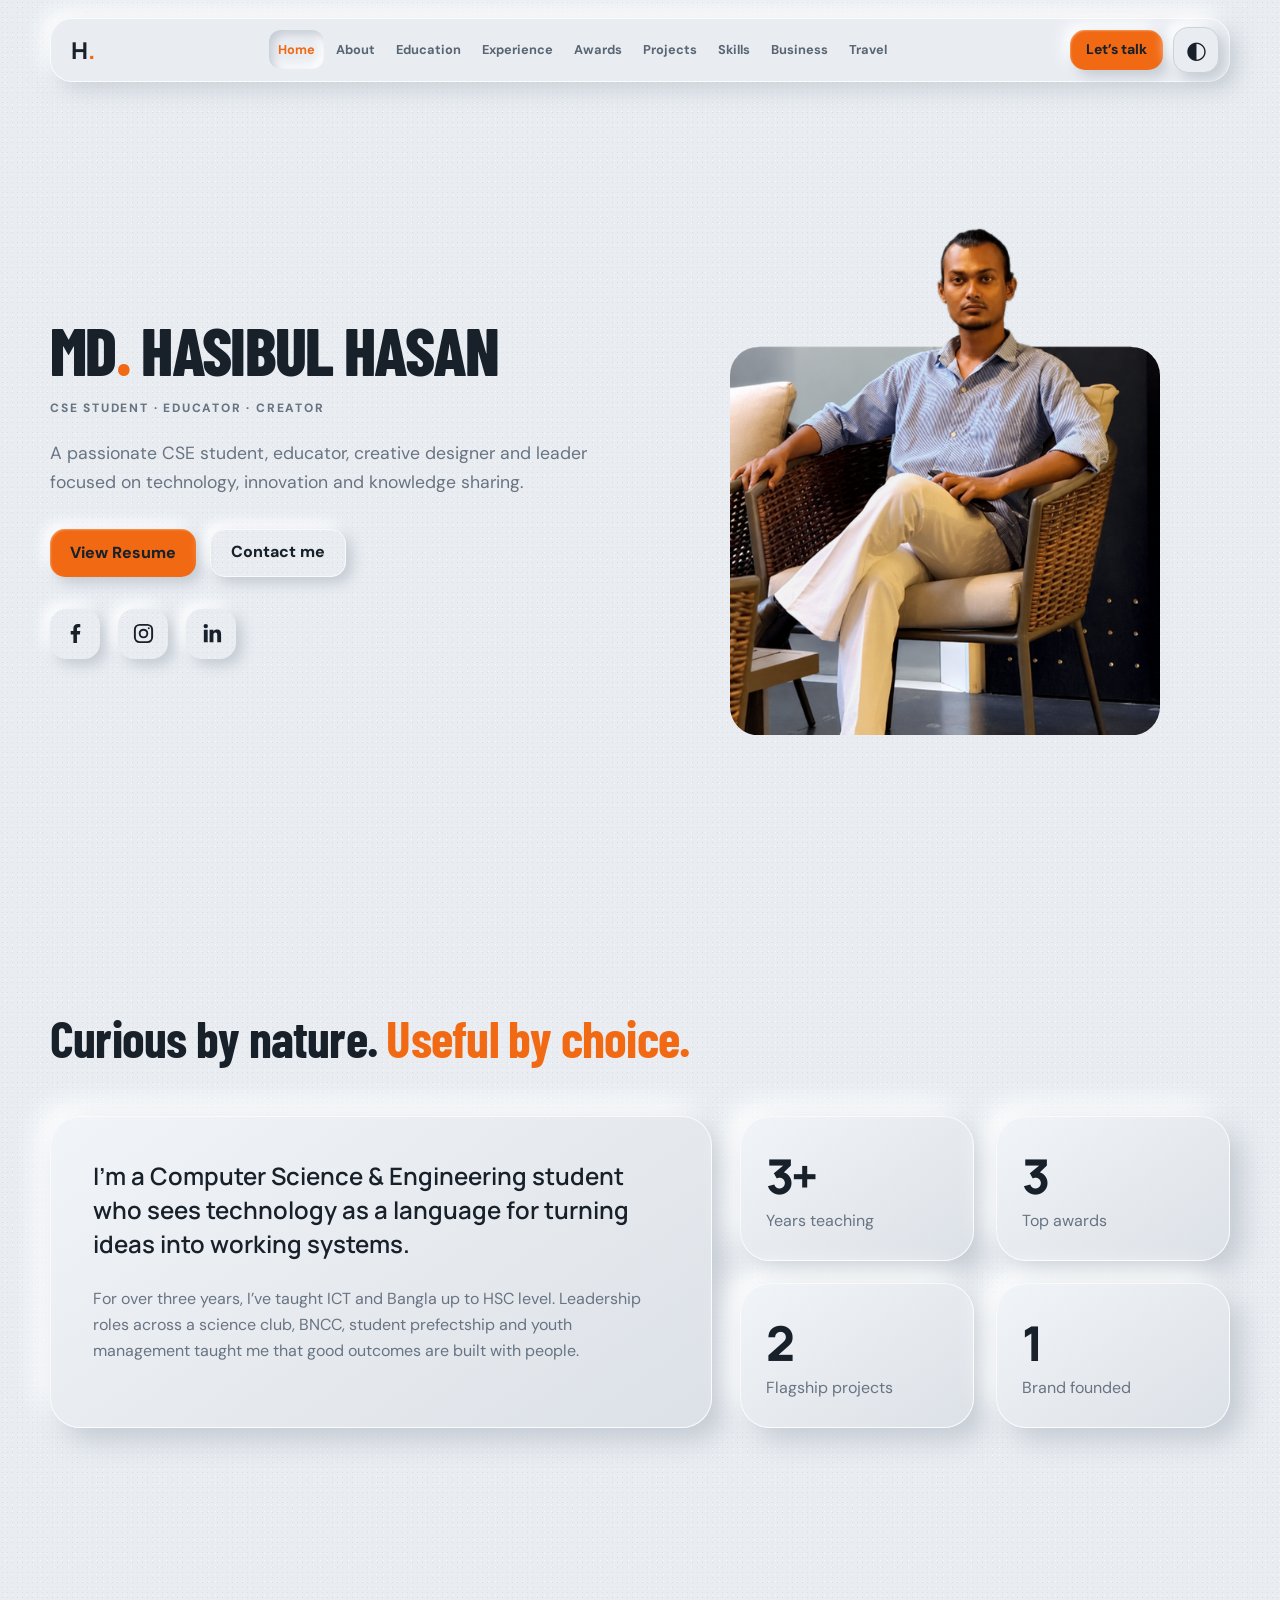
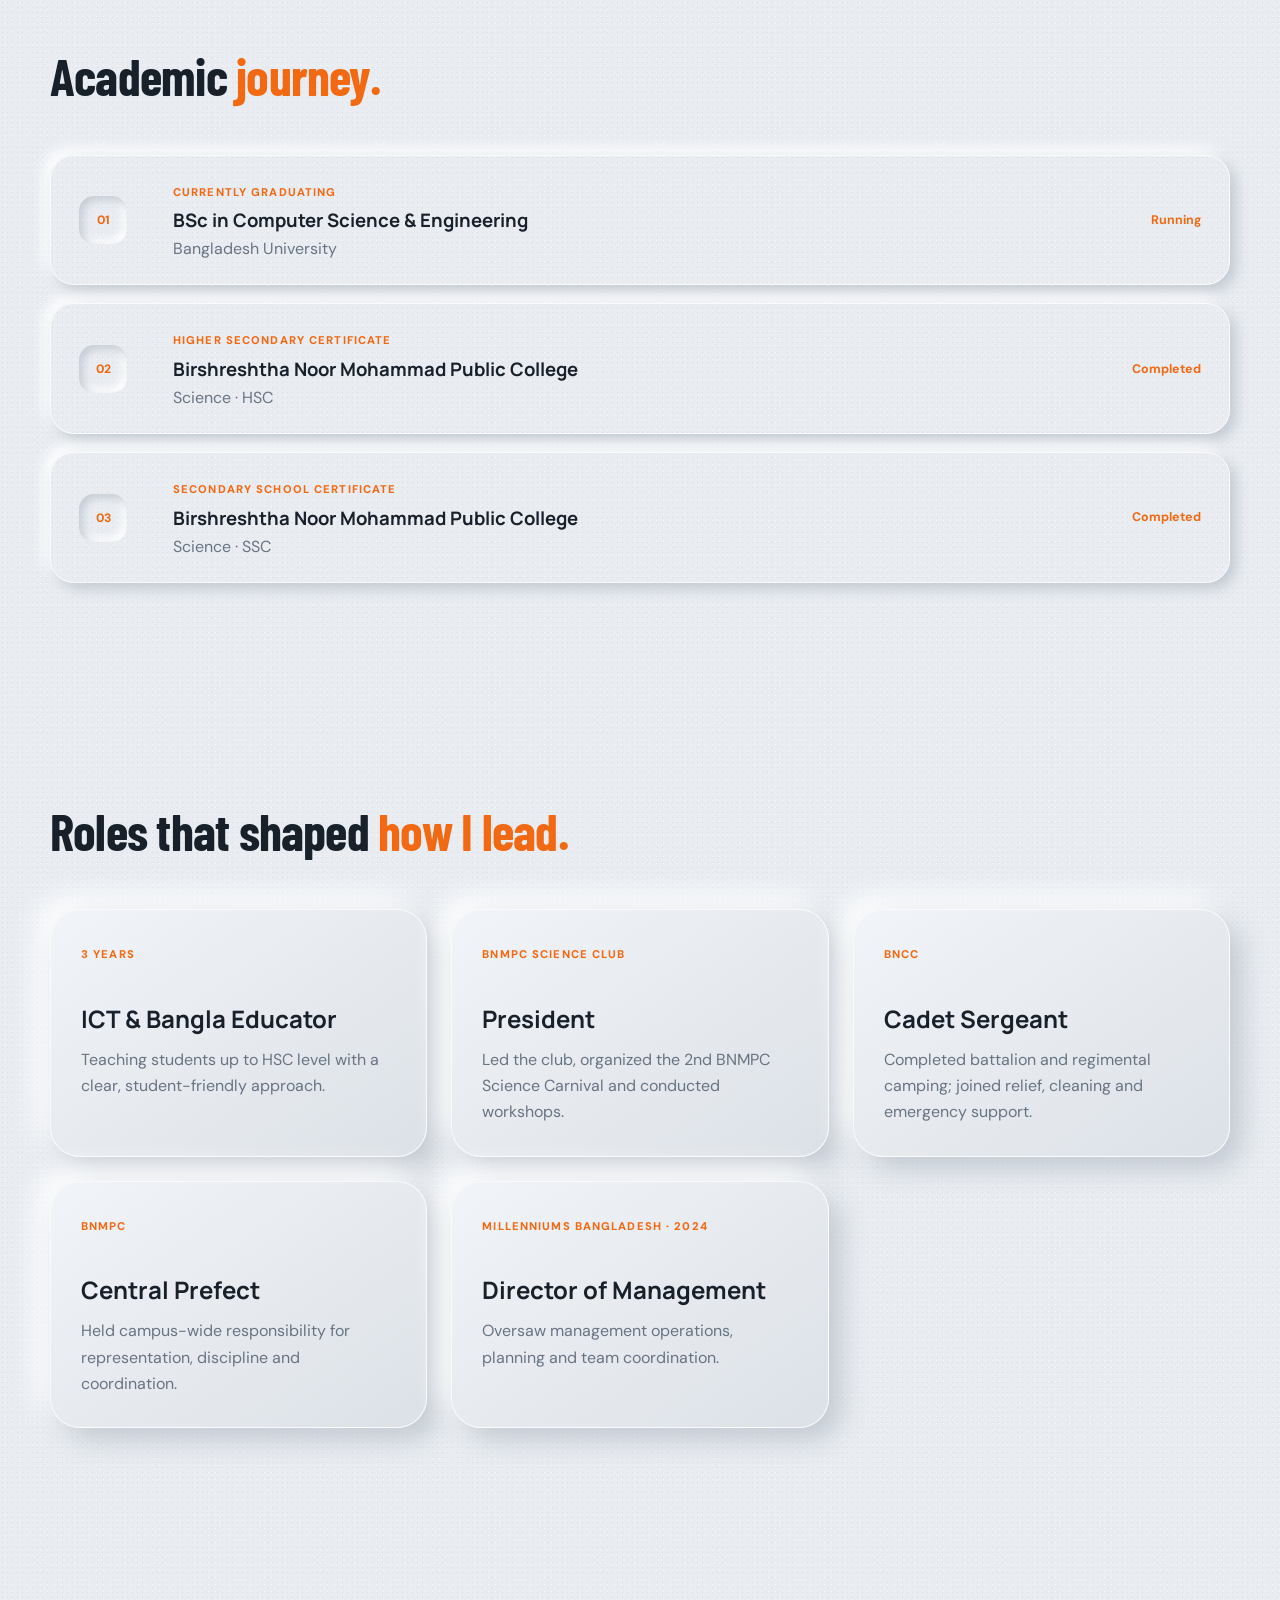
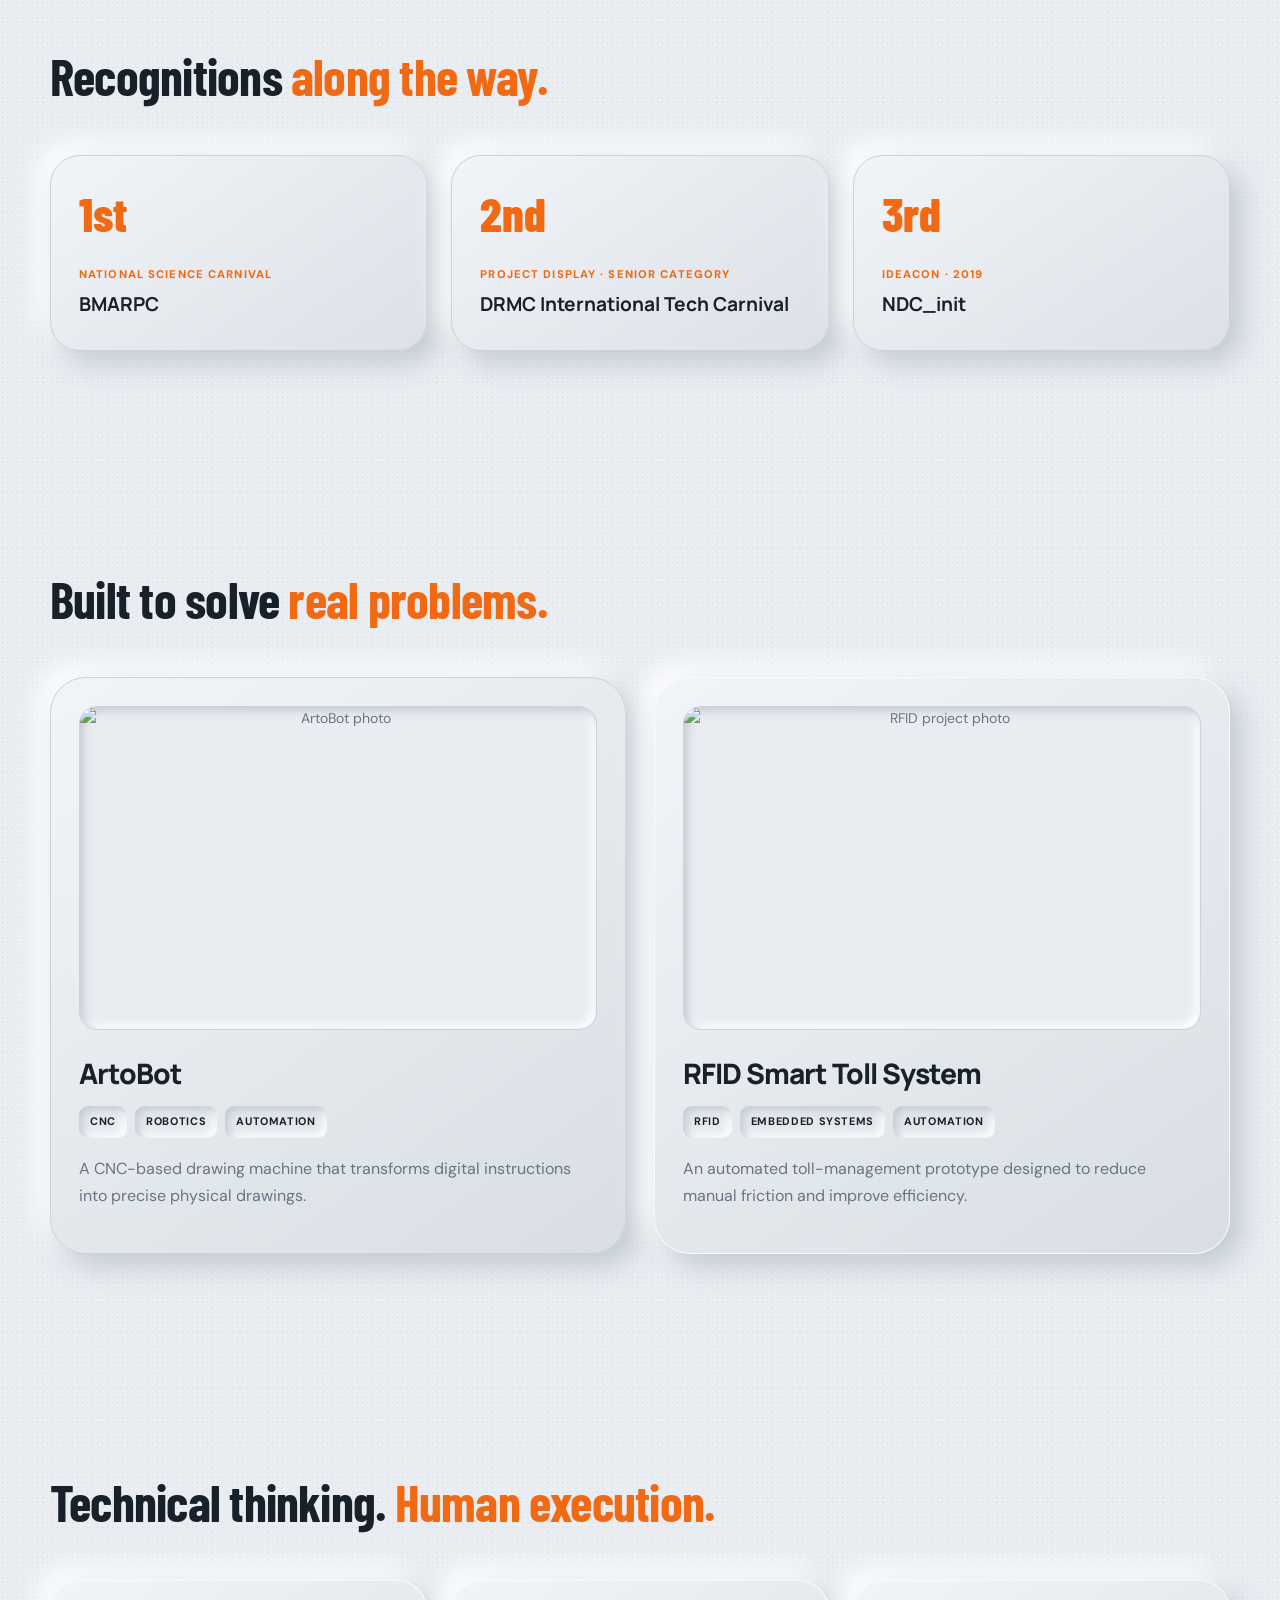
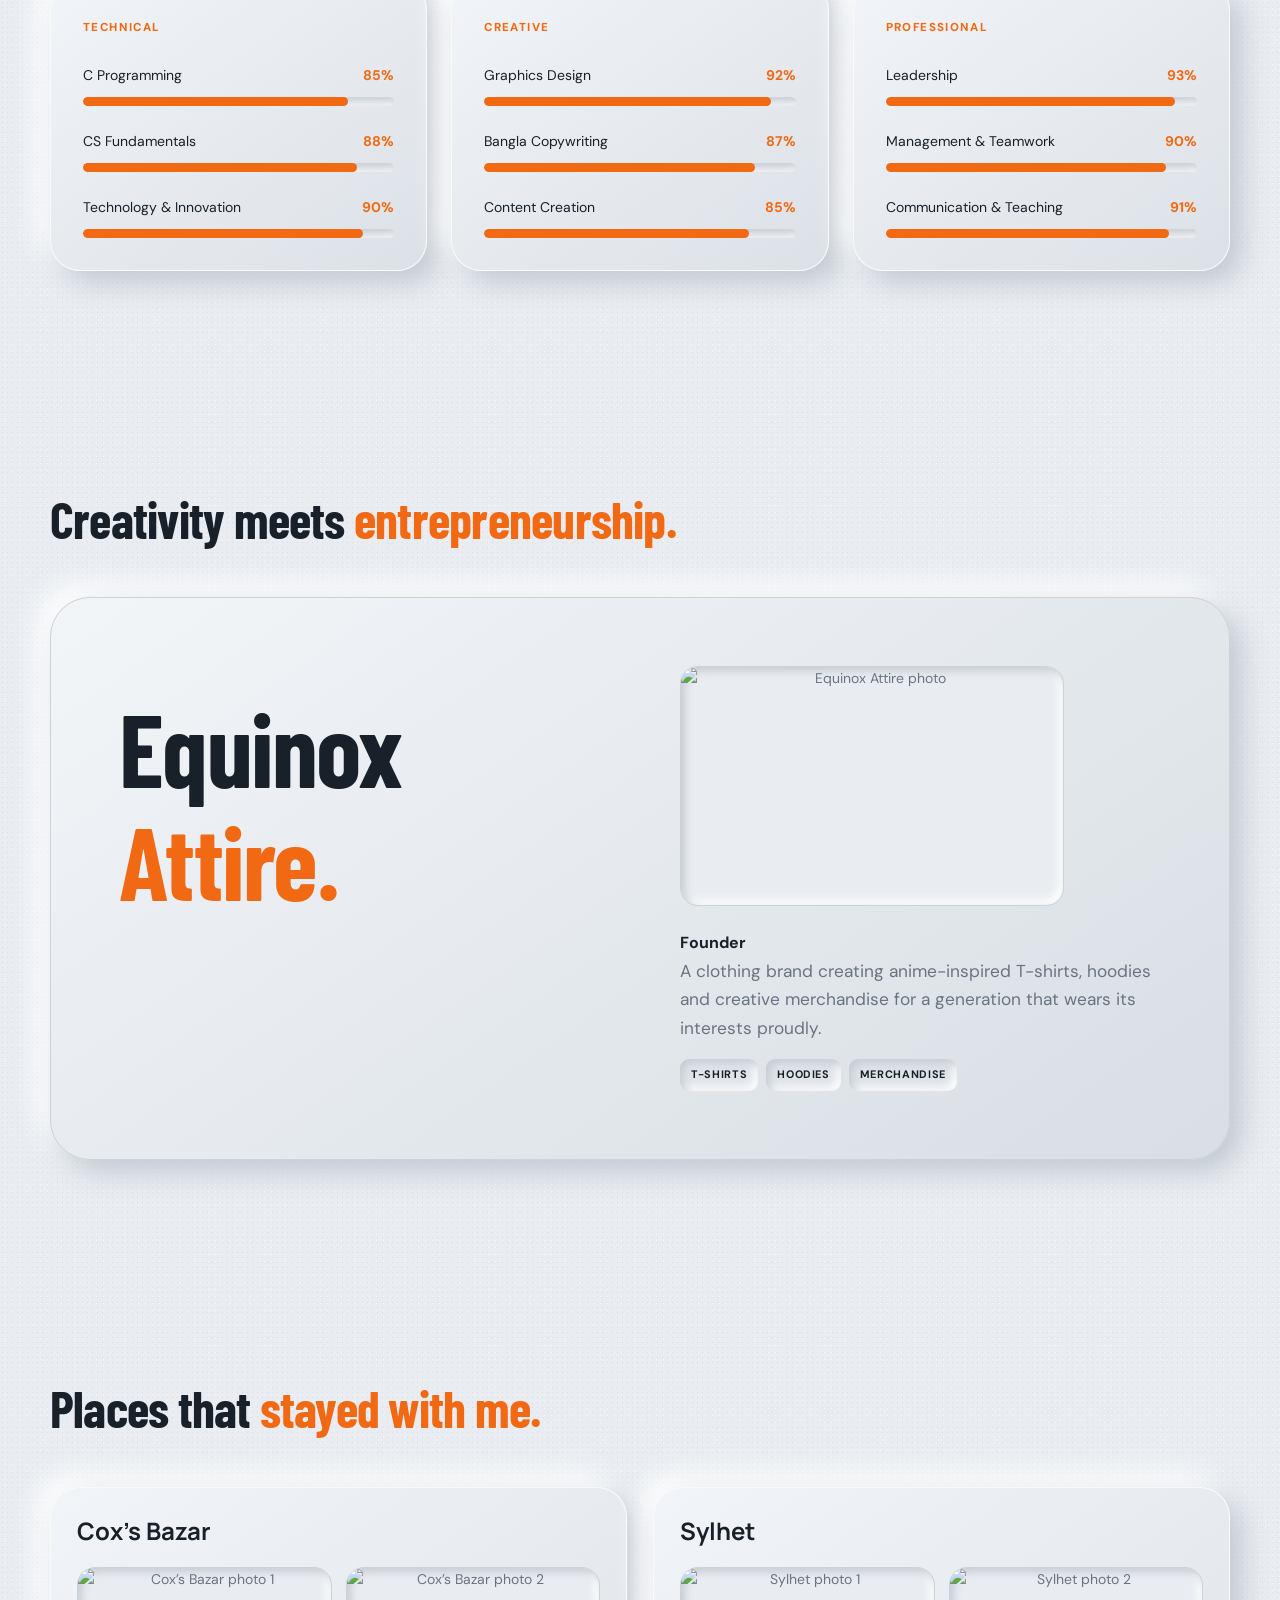
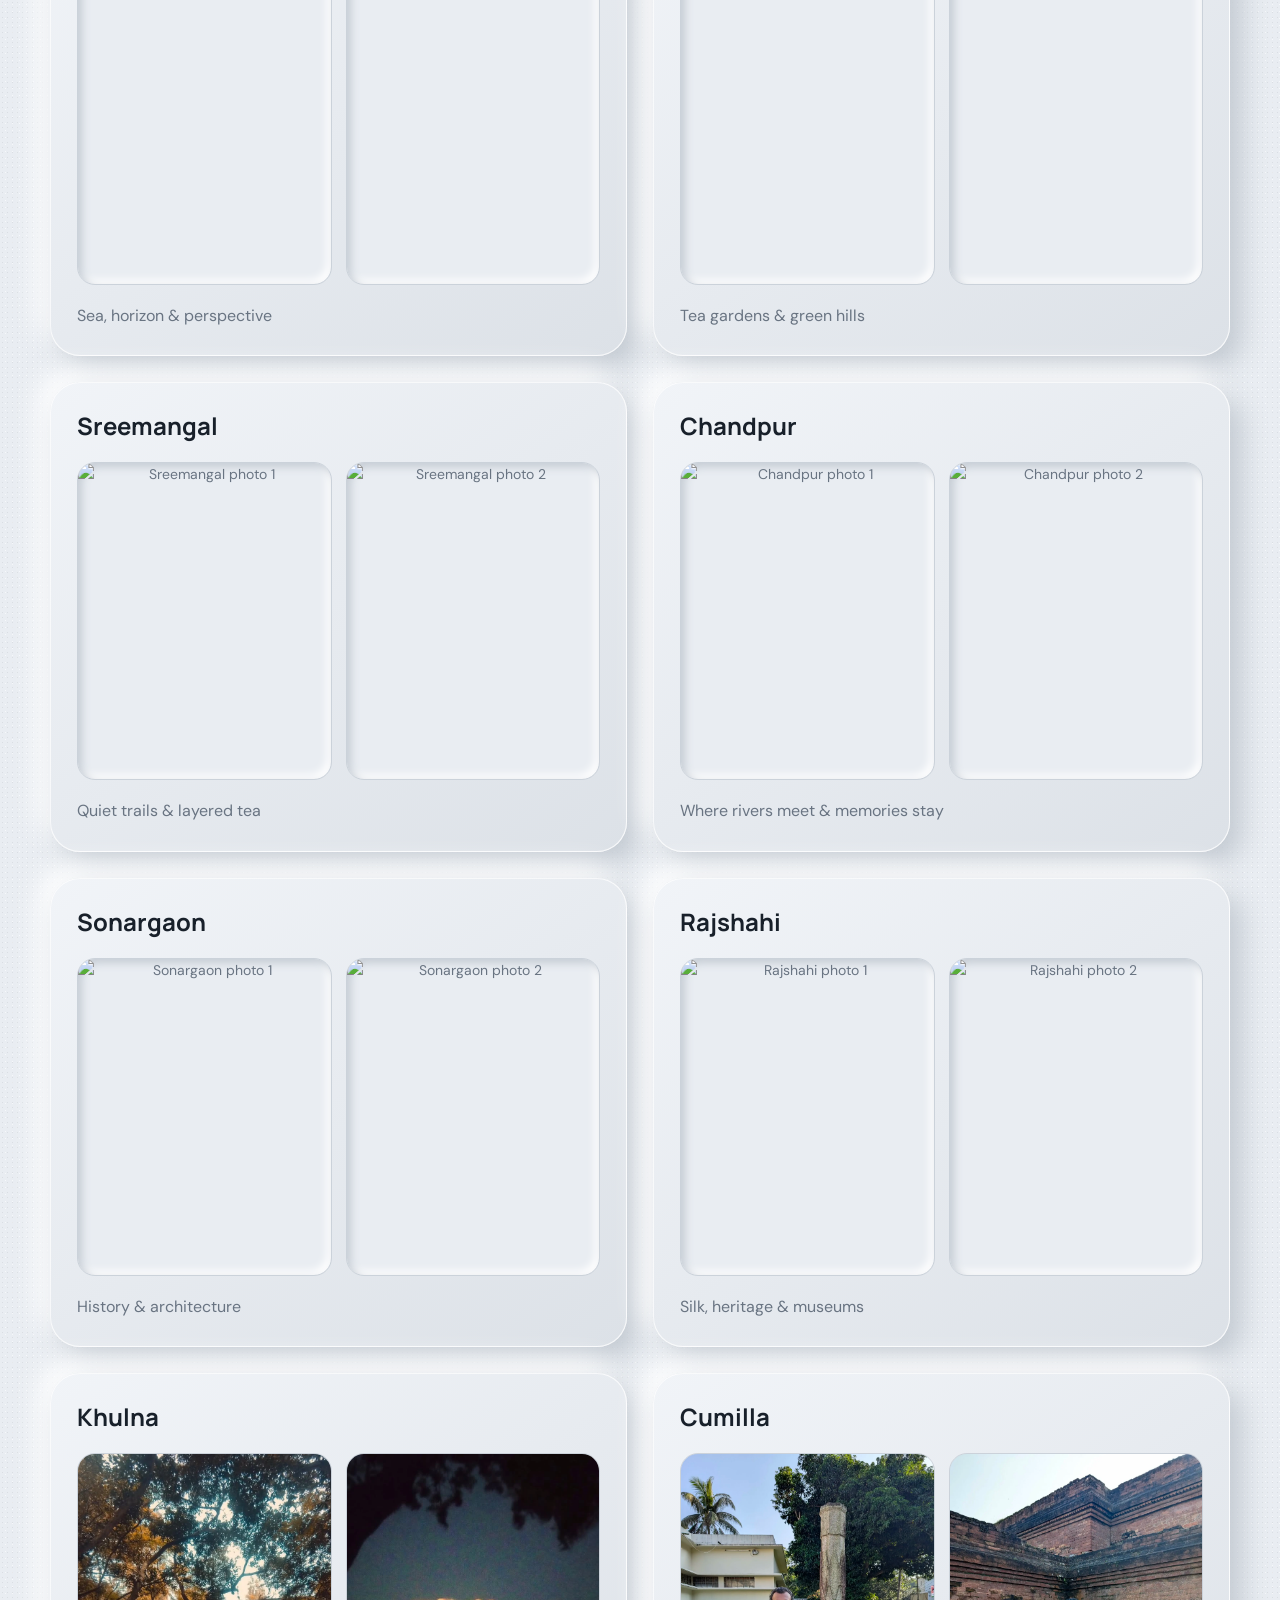
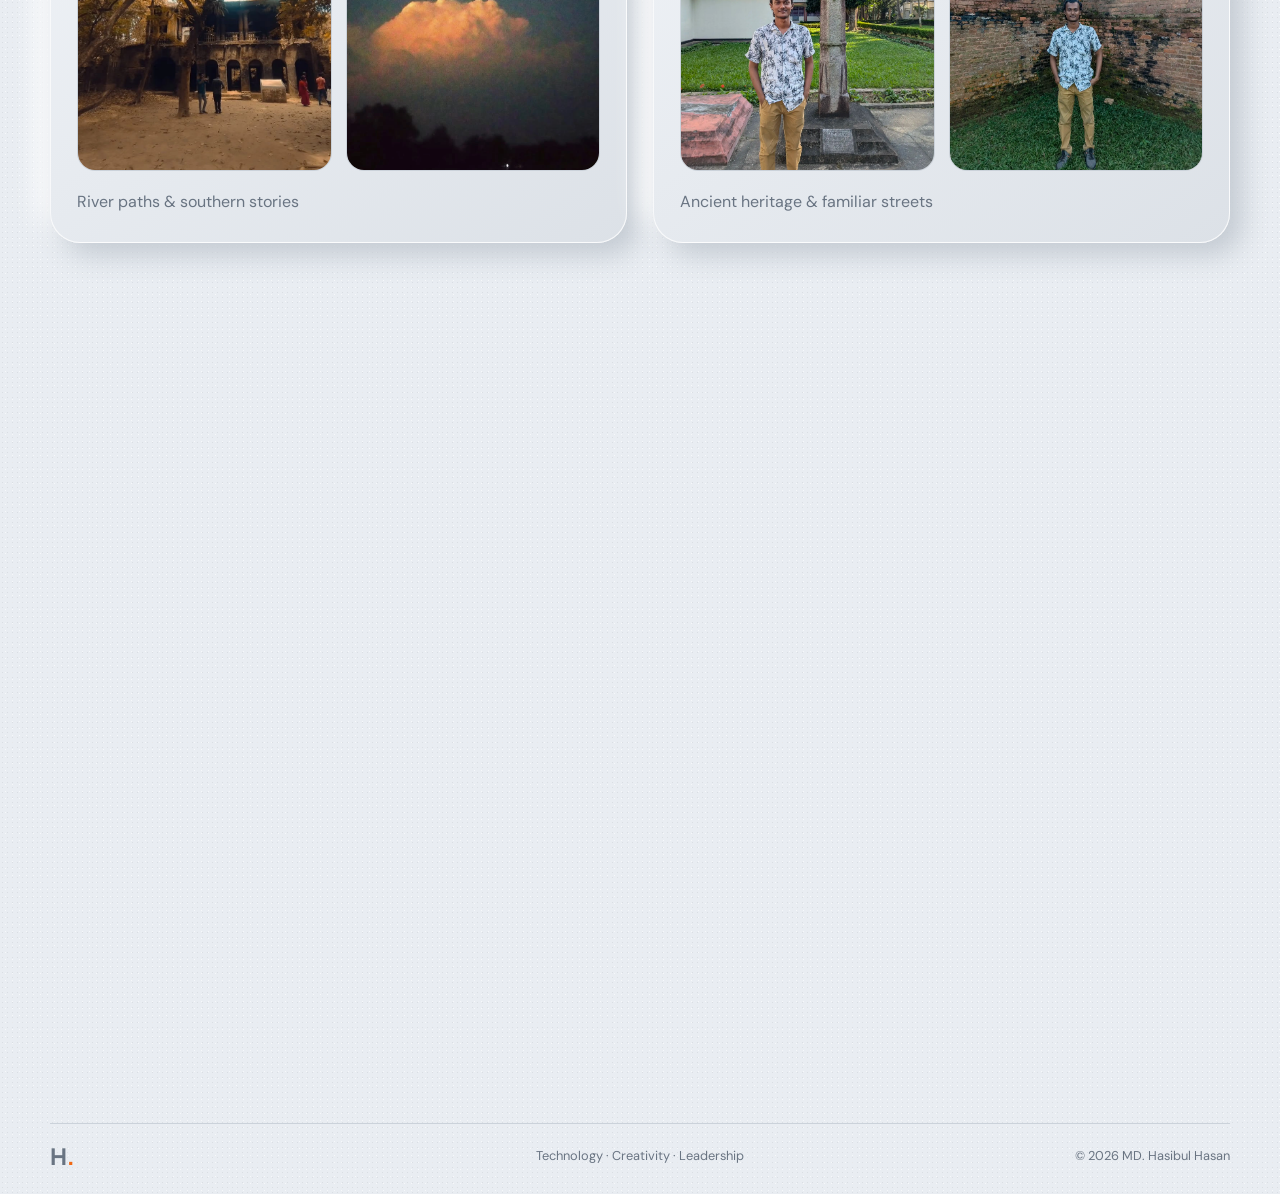
==== commit eb76b88a: "Update index.html" ====
--- a/index.html
+++ b/index.html
@@ -2,7 +2,7 @@
 <html lang="en">
   <head>
     <link rel="icon" type="image/png" href="favicon.png">
-    <link rel="apple-touch-icon" href="images/logo.png">
+    <link rel="apple-touch-icon" href="favicon.png">
     <meta charset="UTF-8">
     <meta name="viewport" content="width=device-width,initial-scale=1">
     <meta name="description" content="Portfolio of MD. Hasibul Hasan — CSE student, educator, designer and leader.">
--- a/assets/polish.css
+++ b/assets/polish.css
@@ -112,106 +112,111 @@
 @media(max-width:620px){.hero h1{margin-top:16px}.hero .portrait{height:min(414px,calc(100svh - 282px),calc((100vw - 44px)*1.3333))}}
 
 
-/* HOME PORTRAIT — HEAD OUTSIDE THE FRAME */
-
-.hero .popout-portrait {
-  /* Frame starts 32% down from the image top */
-  --frame-top: 32%;
-  --frame-radius: 24px;
-
+/* HOME PORTRAIT — ONE IMAGE, ROUNDED LOWER FRAME */
+.hero .portrait {
+  position: relative;
+  top: -16px;
+  width: min(100%, 360px);
+  max-width: 360px;
+  height: auto;
+  min-height: 0;
+  aspect-ratio: 1085 / 1450;
+  justify-self: center;
+  align-self: center;
+  background: transparent;
+  border: 0;
+  outline: 0;
+  box-shadow: none;
+  overflow: visible;
+}
+
+.hero .single-popout {
   position: relative;
   width: 100%;
-  aspect-ratio: 404 / 540;
+  height: auto;
+  aspect-ratio: 1085 / 1450;
+  background: transparent;
+  border: 0;
+  border-radius: 0;
+  outline: 0;
+  box-shadow: none;
   overflow: visible;
-  isolation: isolate;
-
-  transition: transform 0.35s ease;
-}
-
-/* Show only the lower part of the original photo */
-.hero .popout-frame {
-  position: absolute;
-  inset: 0;
-  z-index: 1;
-
-  clip-path: inset(
-    var(--frame-top) 0 0 0
-    round var(--frame-radius)
-  );
-}
-
-.hero .popout-frame img,
-.hero .popout-head {
+  transition: transform .35s ease;
+}
+
+/* No duplicate photo or decorative outline. */
+.hero .portrait::before,
+.hero .portrait::after,
+.hero .single-popout::before,
+.hero .single-popout::after {
+  content: none;
+  display: none;
+}
+
+/* The mask only shapes the outside edges; it never splits the neck. */
+.hero .single-popout > img {
+  position: static;
   display: block;
   width: 100%;
-  height: 100%;
-  object-fit: fill;
+  max-width: 100%;
+  height: auto;
   margin: 0;
-}
-
-/* Show only the head from the transparent PNG */
-.hero .popout-head {
-  position: absolute;
-  inset: 0;
-  z-index: 2;
-  pointer-events: none;
-
-  clip-path: inset(
-    0 0 calc(100% - var(--frame-top)) 0
-  );
-}
-
-/* Both layers enlarge together */
+  object-fit: contain;
+  border: 0;
+  border-radius: 0;
+  outline: 0;
+  box-shadow: none;
+  clip-path: none;
+  transform: none;
+  -webkit-mask-image: url("data:image/svg+xml,%3Csvg%20xmlns%3D%22http%3A%2F%2Fwww.w3.org%2F2000%2Fsvg%22%20viewBox%3D%220%200%201085%201450%22%20preserveAspectRatio%3D%22none%22%3E%3Crect%20x%3D%220%22%20y%3D%22471%22%20width%3D%221085%22%20height%3D%22979%22%20rx%3D%2272%22%20fill%3D%22white%22%2F%3E%3Crect%20x%3D%2272%22%20y%3D%220%22%20width%3D%22941%22%20height%3D%22600%22%20fill%3D%22white%22%2F%3E%3C%2Fsvg%3E");
+  mask-image: url("data:image/svg+xml,%3Csvg%20xmlns%3D%22http%3A%2F%2Fwww.w3.org%2F2000%2Fsvg%22%20viewBox%3D%220%200%201085%201450%22%20preserveAspectRatio%3D%22none%22%3E%3Crect%20x%3D%220%22%20y%3D%22471%22%20width%3D%221085%22%20height%3D%22979%22%20rx%3D%2272%22%20fill%3D%22white%22%2F%3E%3Crect%20x%3D%2272%22%20y%3D%220%22%20width%3D%22941%22%20height%3D%22600%22%20fill%3D%22white%22%2F%3E%3C%2Fsvg%3E");
+  -webkit-mask-size: 100% 100%;
+  mask-size: 100% 100%;
+  -webkit-mask-repeat: no-repeat;
+  mask-repeat: no-repeat;
+}
+
 @media (hover: hover) and (pointer: fine) {
-  .hero .popout-portrait:hover {
-    transform: scale(1.025);
-  }
-}
-
-/* Keep the existing mobile photo size */
-@media (max-width: 620px) {
-  .hero .popout-portrait {
-    height: 100%;
-    aspect-ratio: auto;
-    --frame-radius: 20px;
-  }
-}
-
-/* Respect reduced-motion settings */
-@media (prefers-reduced-motion: reduce) {
-  .hero .popout-portrait {
-    transition: none;
-  }
-
-  .hero .popout-portrait:hover {
-    transform: none;
-  }
-}
-
-/* Remove the frame's decorative outline */
-.hero .popout-portrait,
-.hero .popout-frame {
-  border: none;
-  outline: none;
-  box-shadow: none;
-}
-
-.hero .popout-portrait::before,
-.hero .popout-portrait::after,
-.hero .popout-frame::before,
-.hero .popout-frame::after {
-  content: none;
-}
-
-/* Move the entire portrait upward */
-.hero .portrait {
-  position: relative;
-  top: -24px;
-}
-
-/* Smaller adjustment on mobile */
+  .hero .single-popout:hover { transform: scale(1.025); }
+}
+
 @media (max-width: 620px) {
   .hero .portrait {
-    top: -12px;
-  }
-}
+    top: -8px;
+    width: min(100%, 280px, max(180px, calc((100svh - 290px) * .748276)));
+    max-width: 280px;
+    height: auto;
+  }
+}
+
+@media (prefers-reduced-motion: reduce) {
+  .hero .single-popout { transition: none; }
+  .hero .single-popout:hover { transform: none; }
+}
+
+
+/* PC ONLY — portrait size and position */
+@media (min-width: 1024px) {
+  .hero .portrait {
+    width: min(100%, 430px);
+    max-width: 430px;
+    height: auto;
+    aspect-ratio: 1085 / 1450;
+    position: relative;
+    top: -40px;
+    left: -18px;
+    justify-self: center;
+    align-self: center;
+  }
+
+  .hero .single-popout {
+    width: 100%;
+    height: auto;
+  }
+
+  .hero .single-popout > img {
+    width: 100%;
+    height: auto;
+    display: block;
+  }
+}
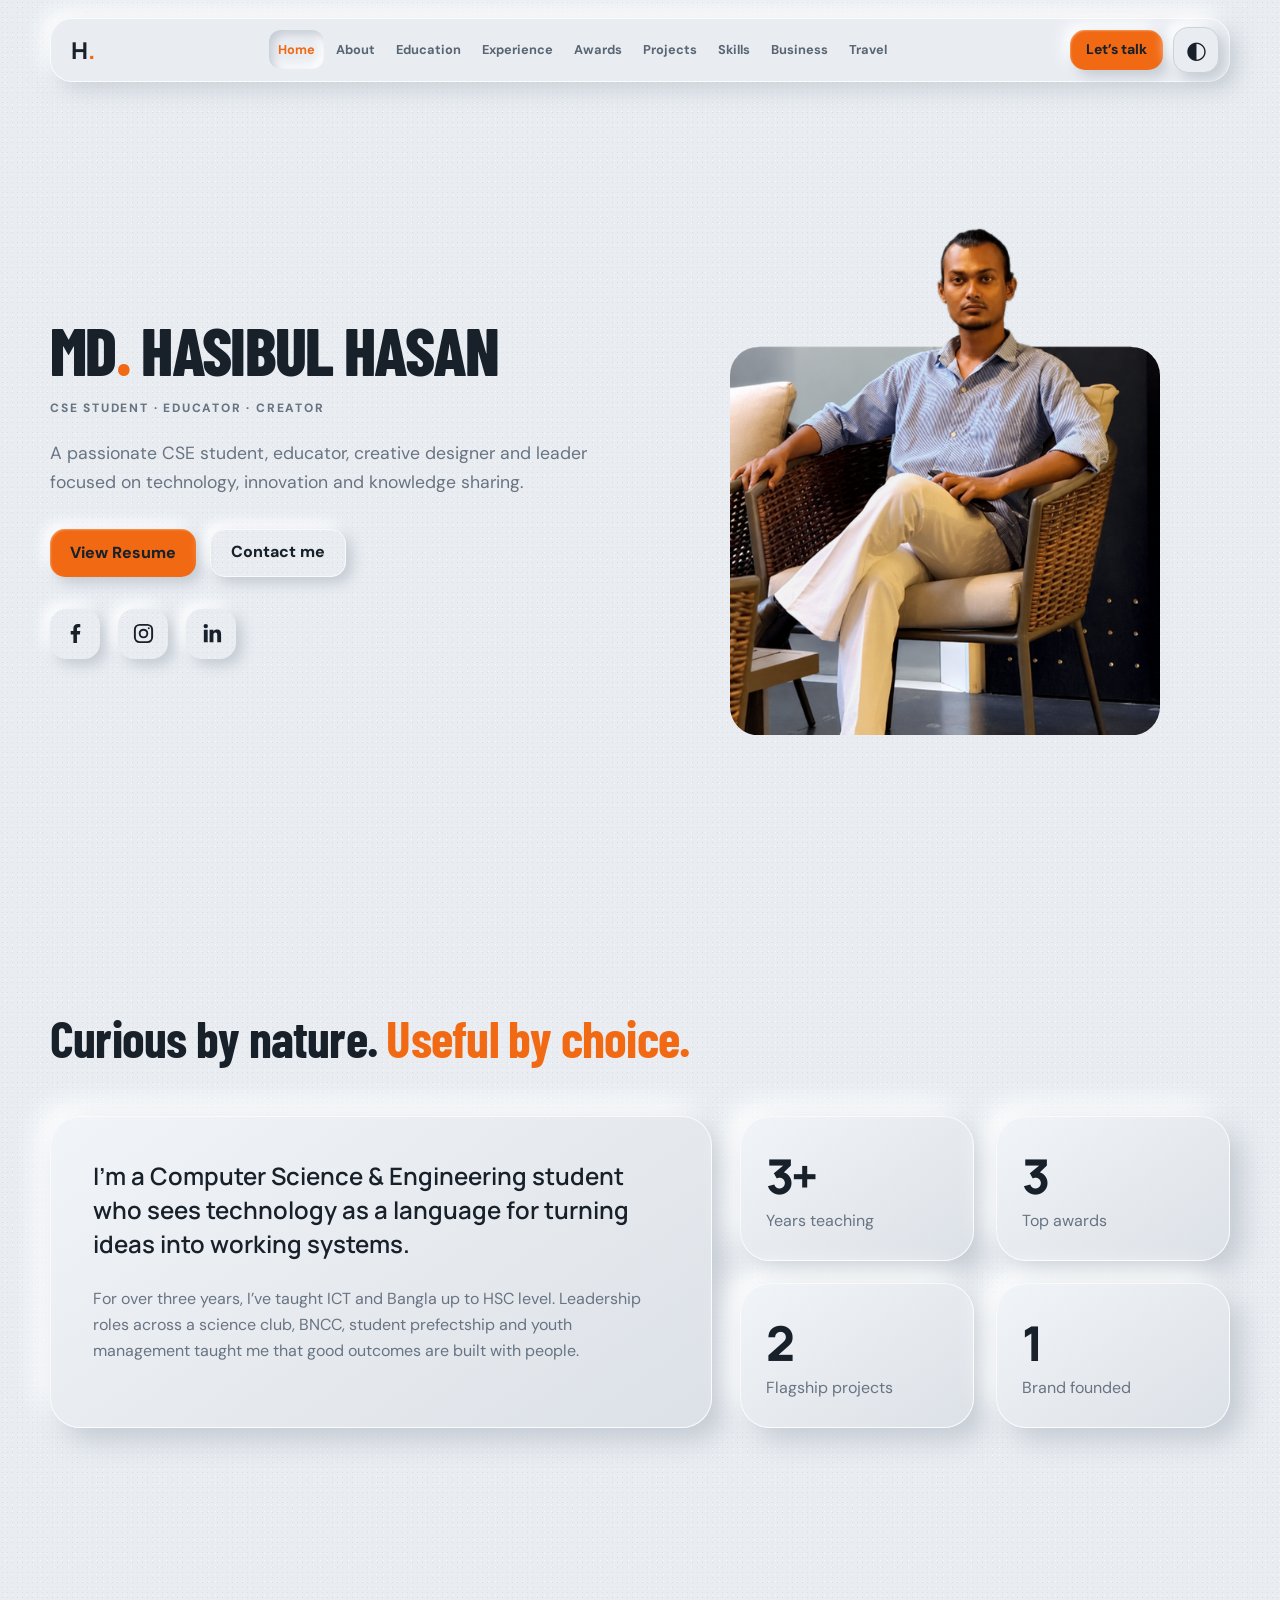
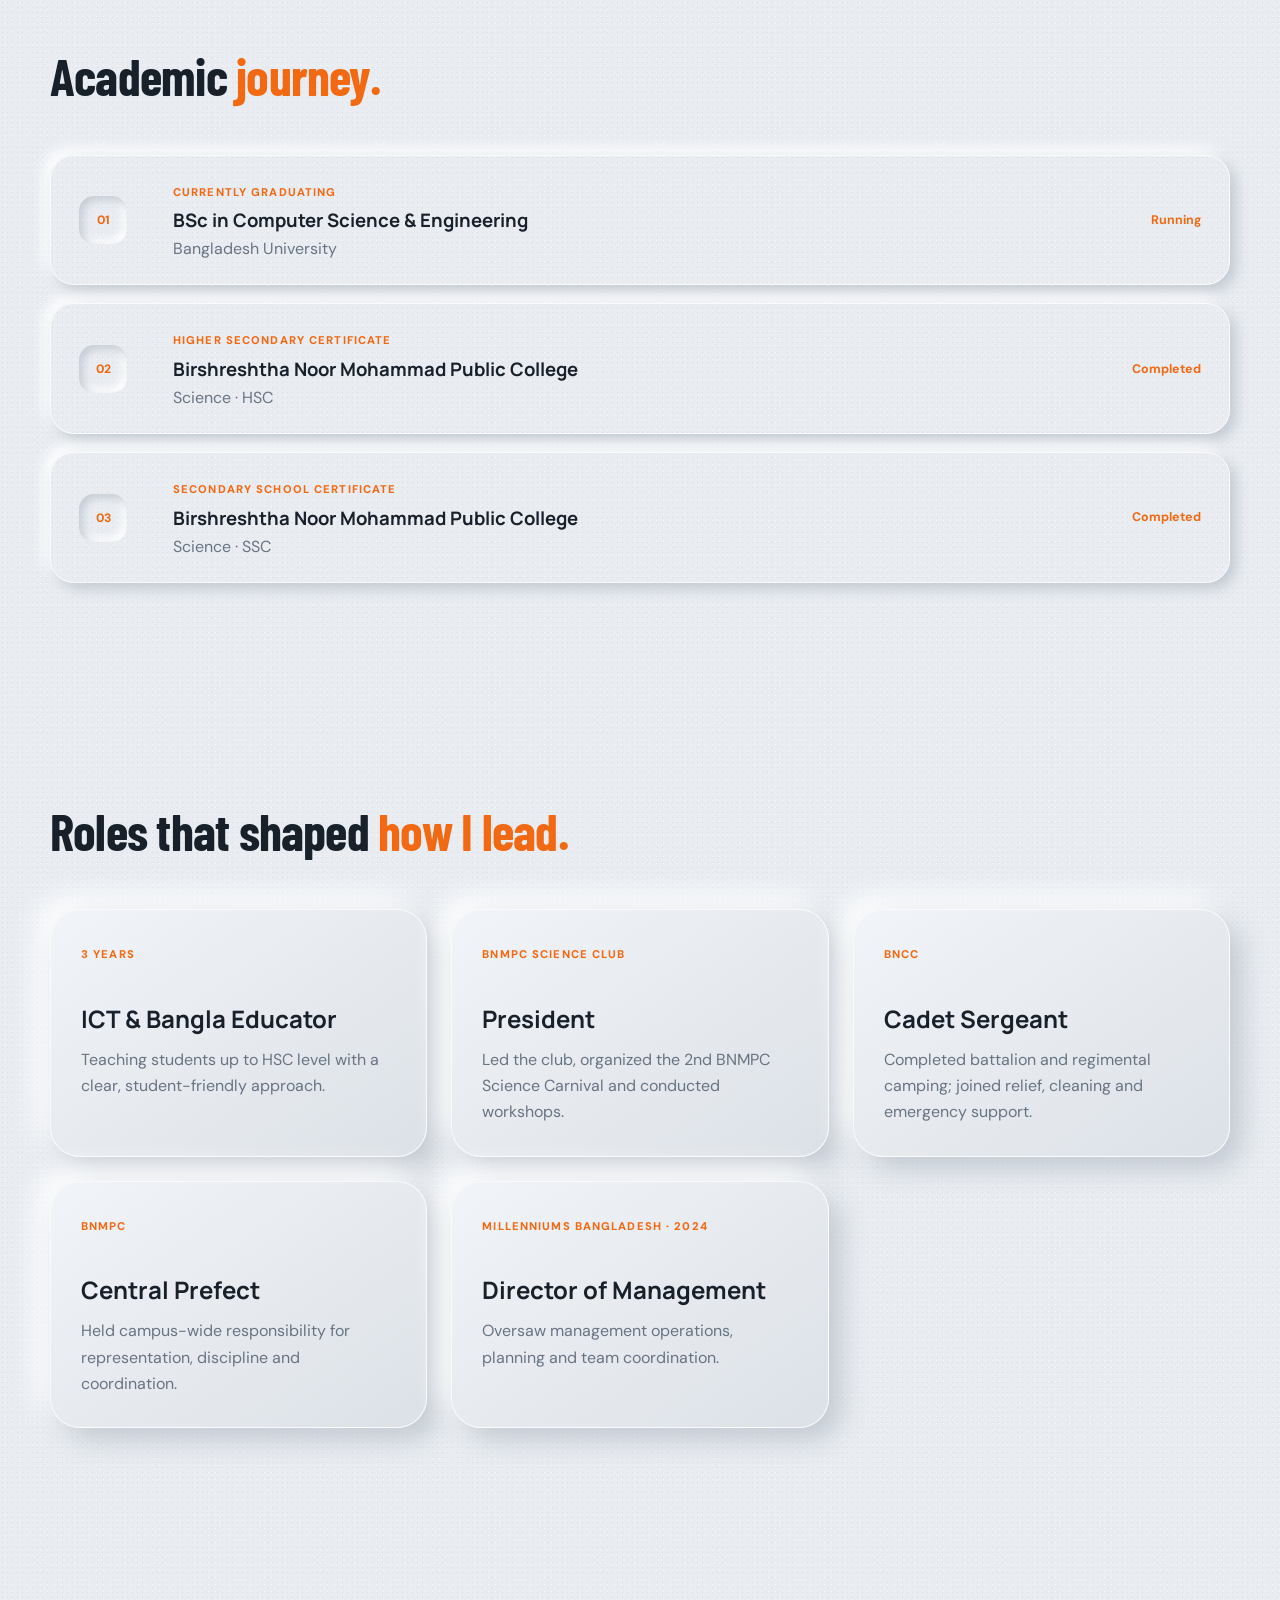
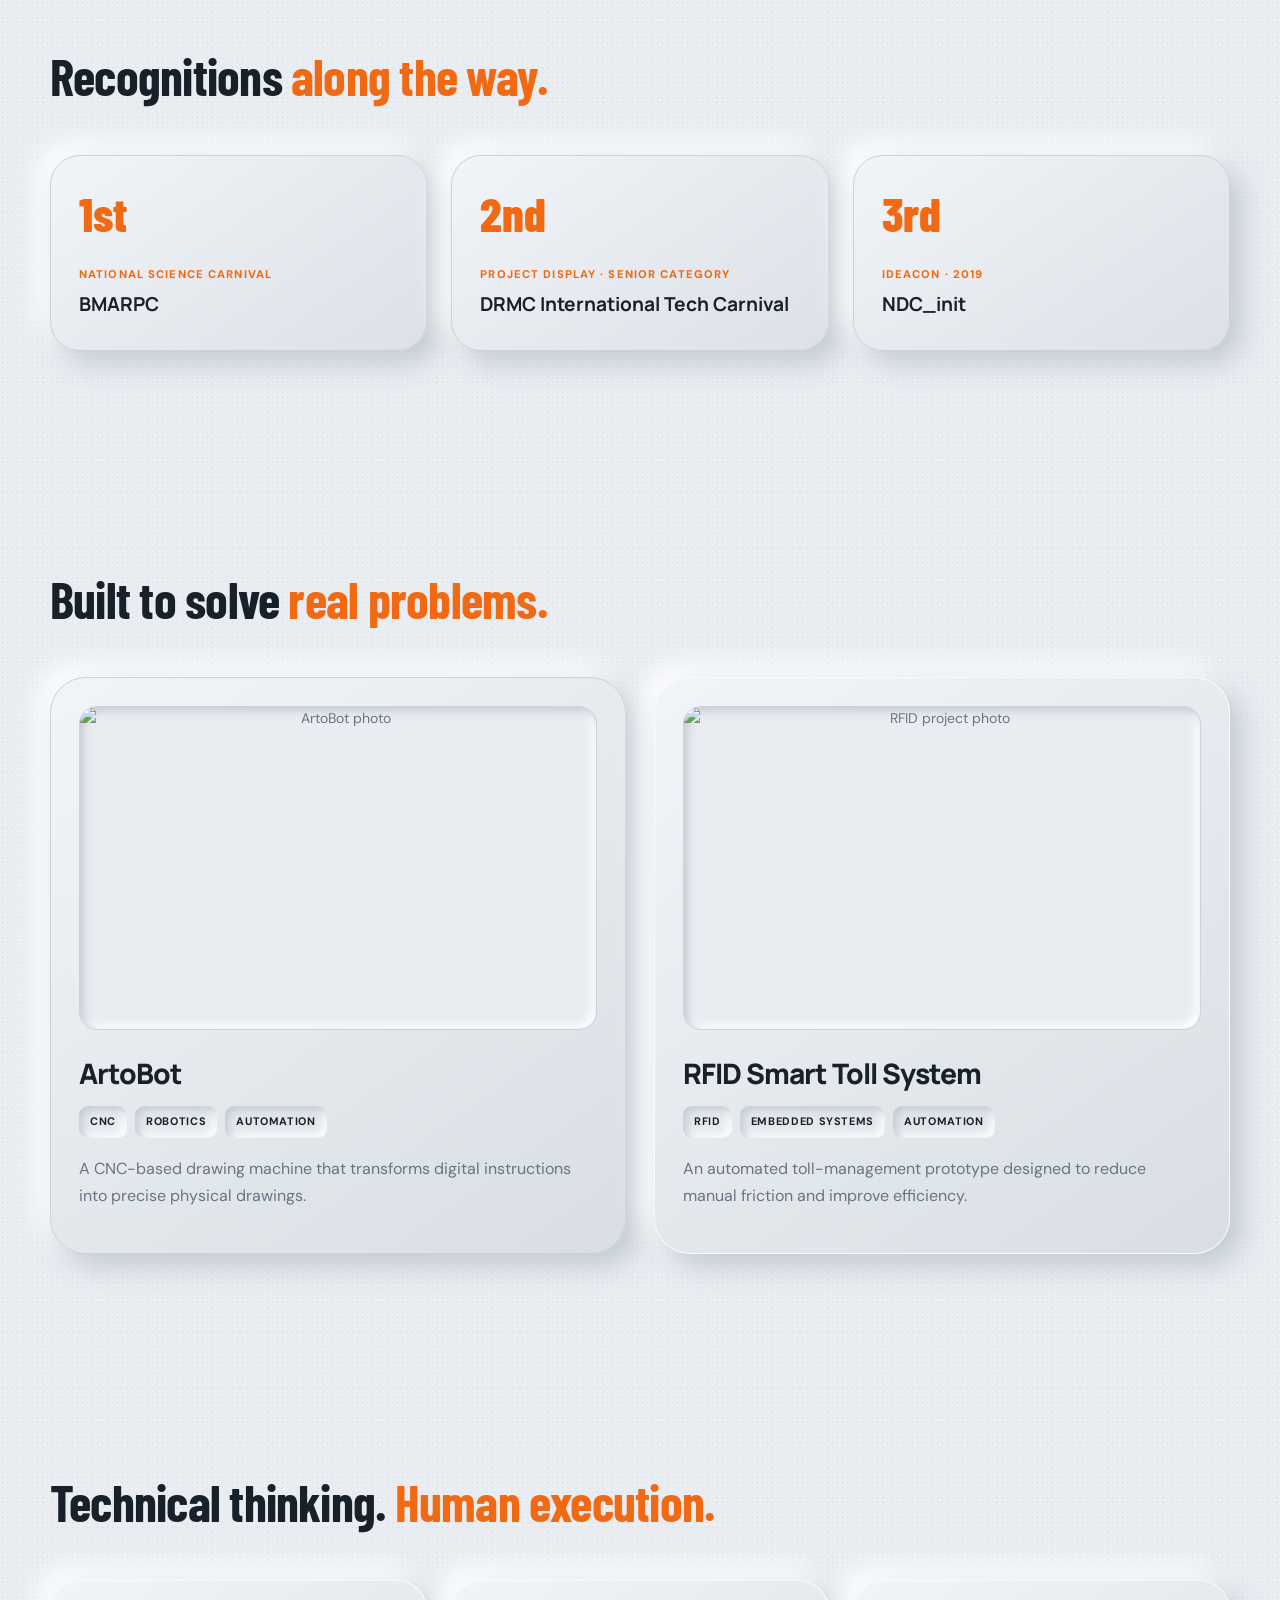
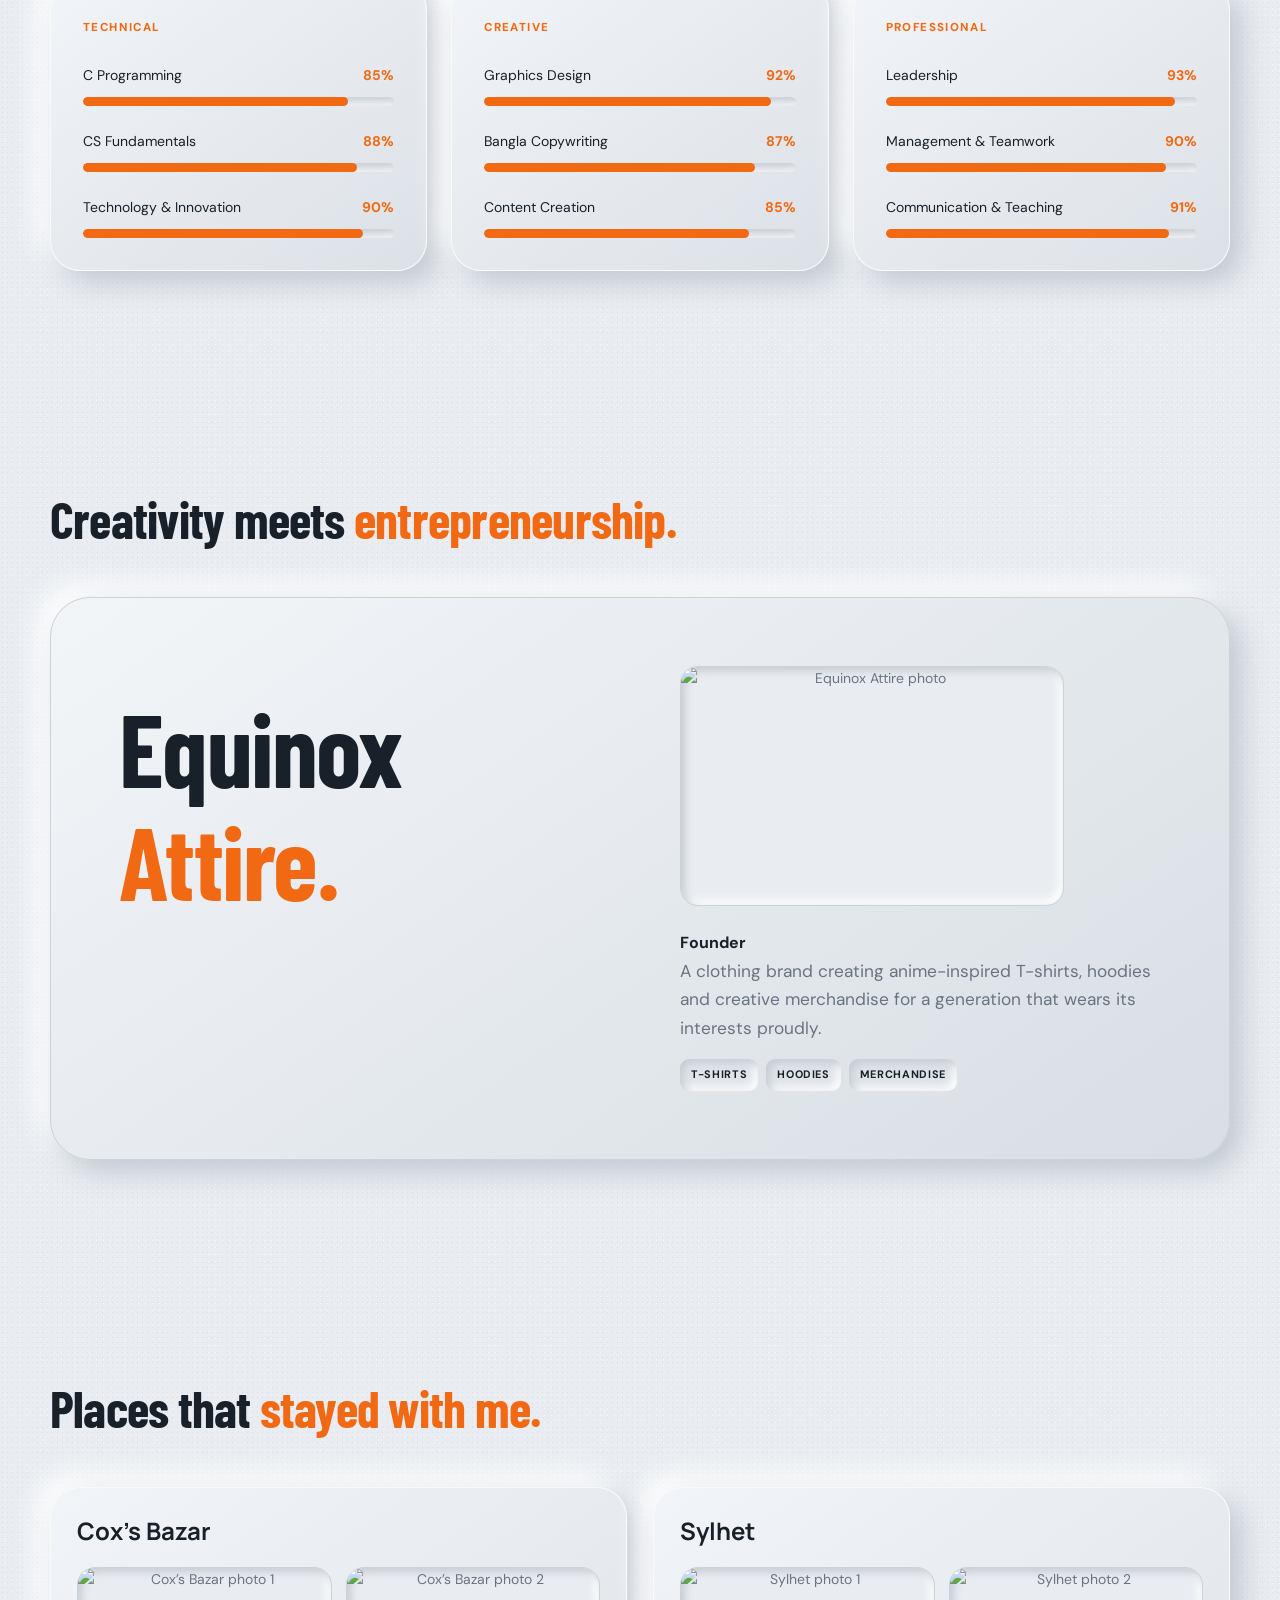
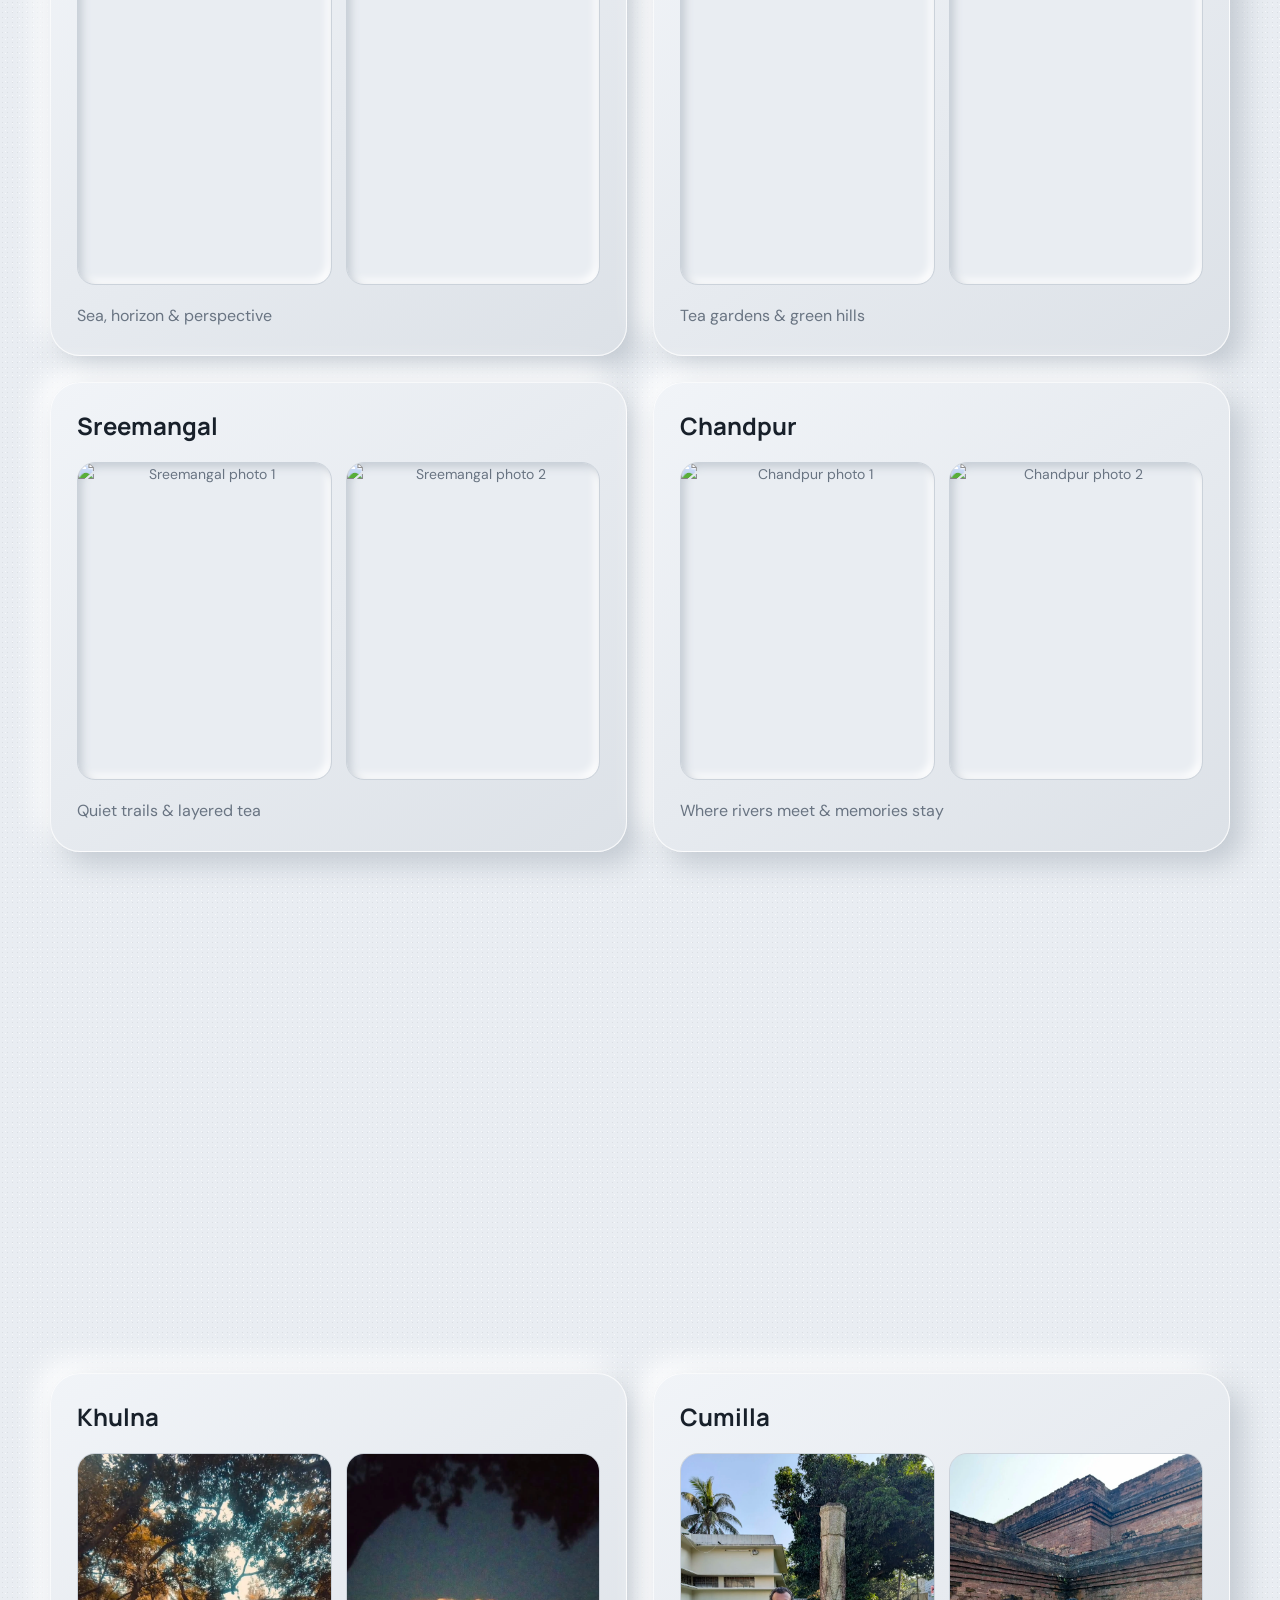
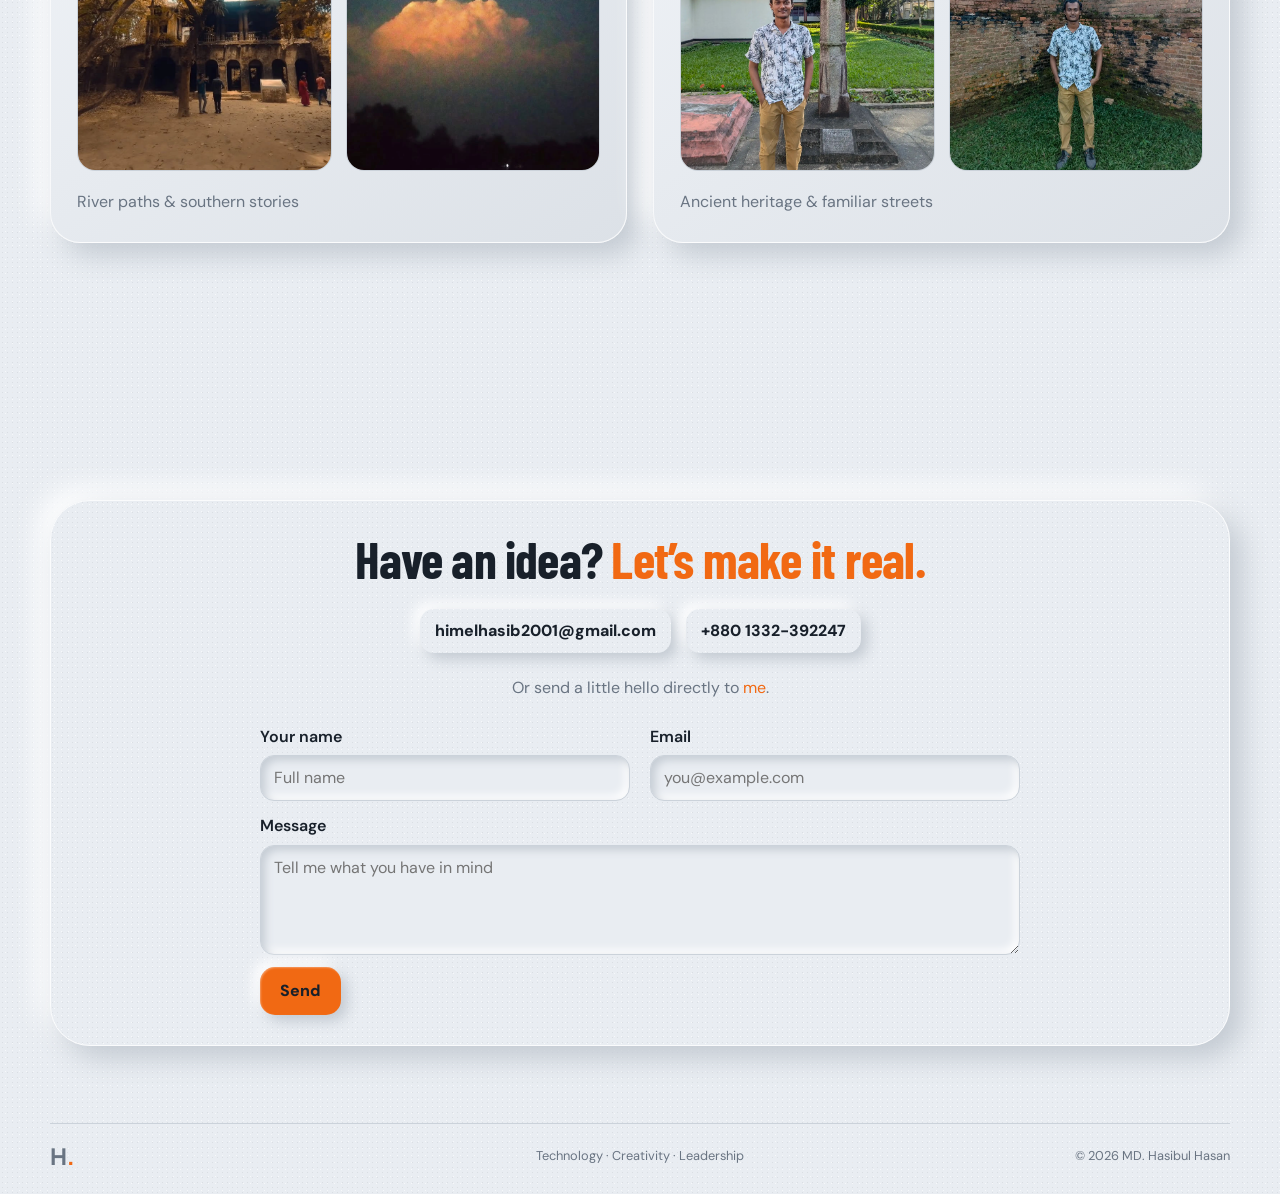
==== commit c175778f: "Update index.html" ====
--- a/index.html
+++ b/index.html
@@ -7,7 +7,9 @@
     <meta name="viewport" content="width=device-width,initial-scale=1">
     <meta name="description" content="Portfolio of MD. Hasibul Hasan — CSE student, educator, designer and leader.">
     <meta name="theme-color" content="#e9edf2">
-    <title>MD. Hasibul Hasan — Portfolio</title>
+    <title>MD. HASIBUL HASAN | CSE Student & Educator</title>
+
+<meta name="description" content="Explore the portfolio of MD. HASIBUL HASAN, a CSE student and educator. Discover projects, leadership experience, achievements and creative work.">
     <link rel="preconnect" href="https://fonts.googleapis.com">
     <link rel="preconnect" href="https://fonts.gstatic.com" crossorigin>
     <link href="https://fonts.googleapis.com/css2?family=Barlow+Condensed:wght@600;700;800&family=DM+Sans:wght@400;500;600;700&family=Manrope:wght@500;600;700;800&display=swap" rel="stylesheet">
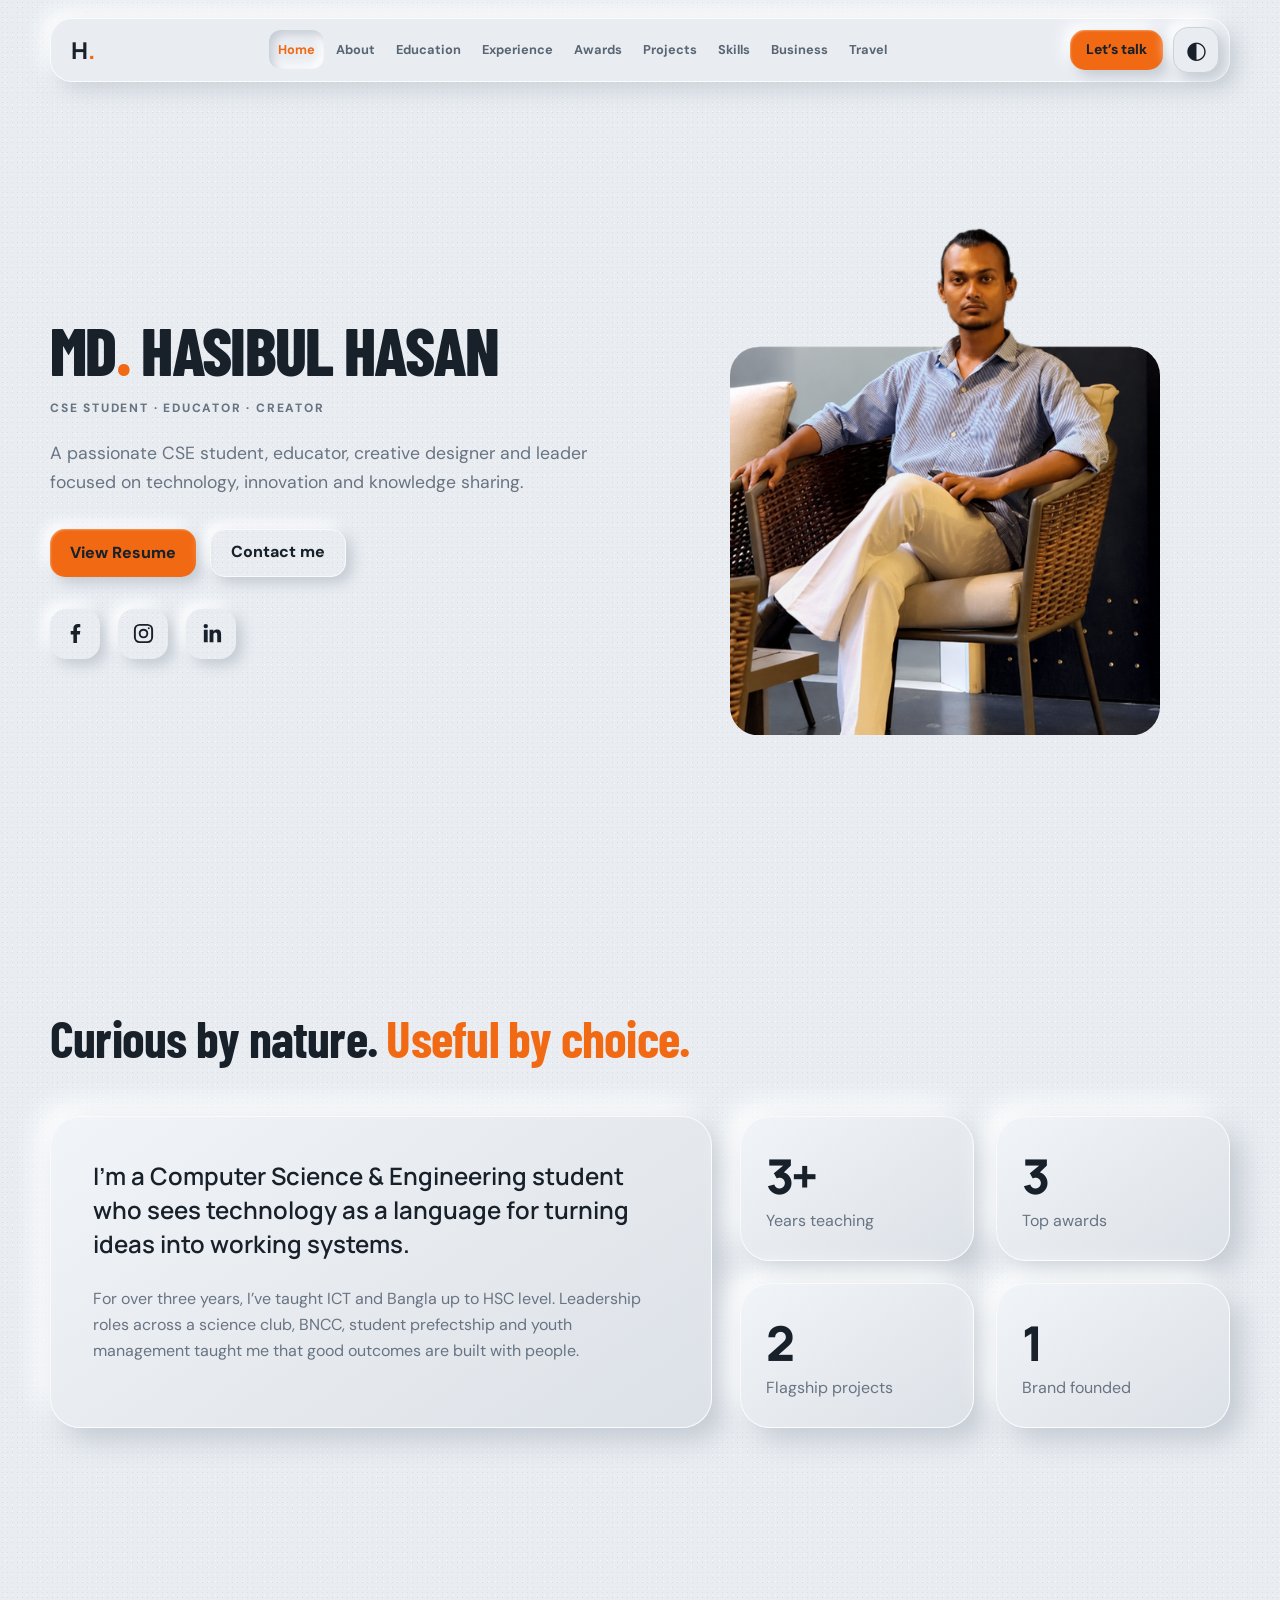
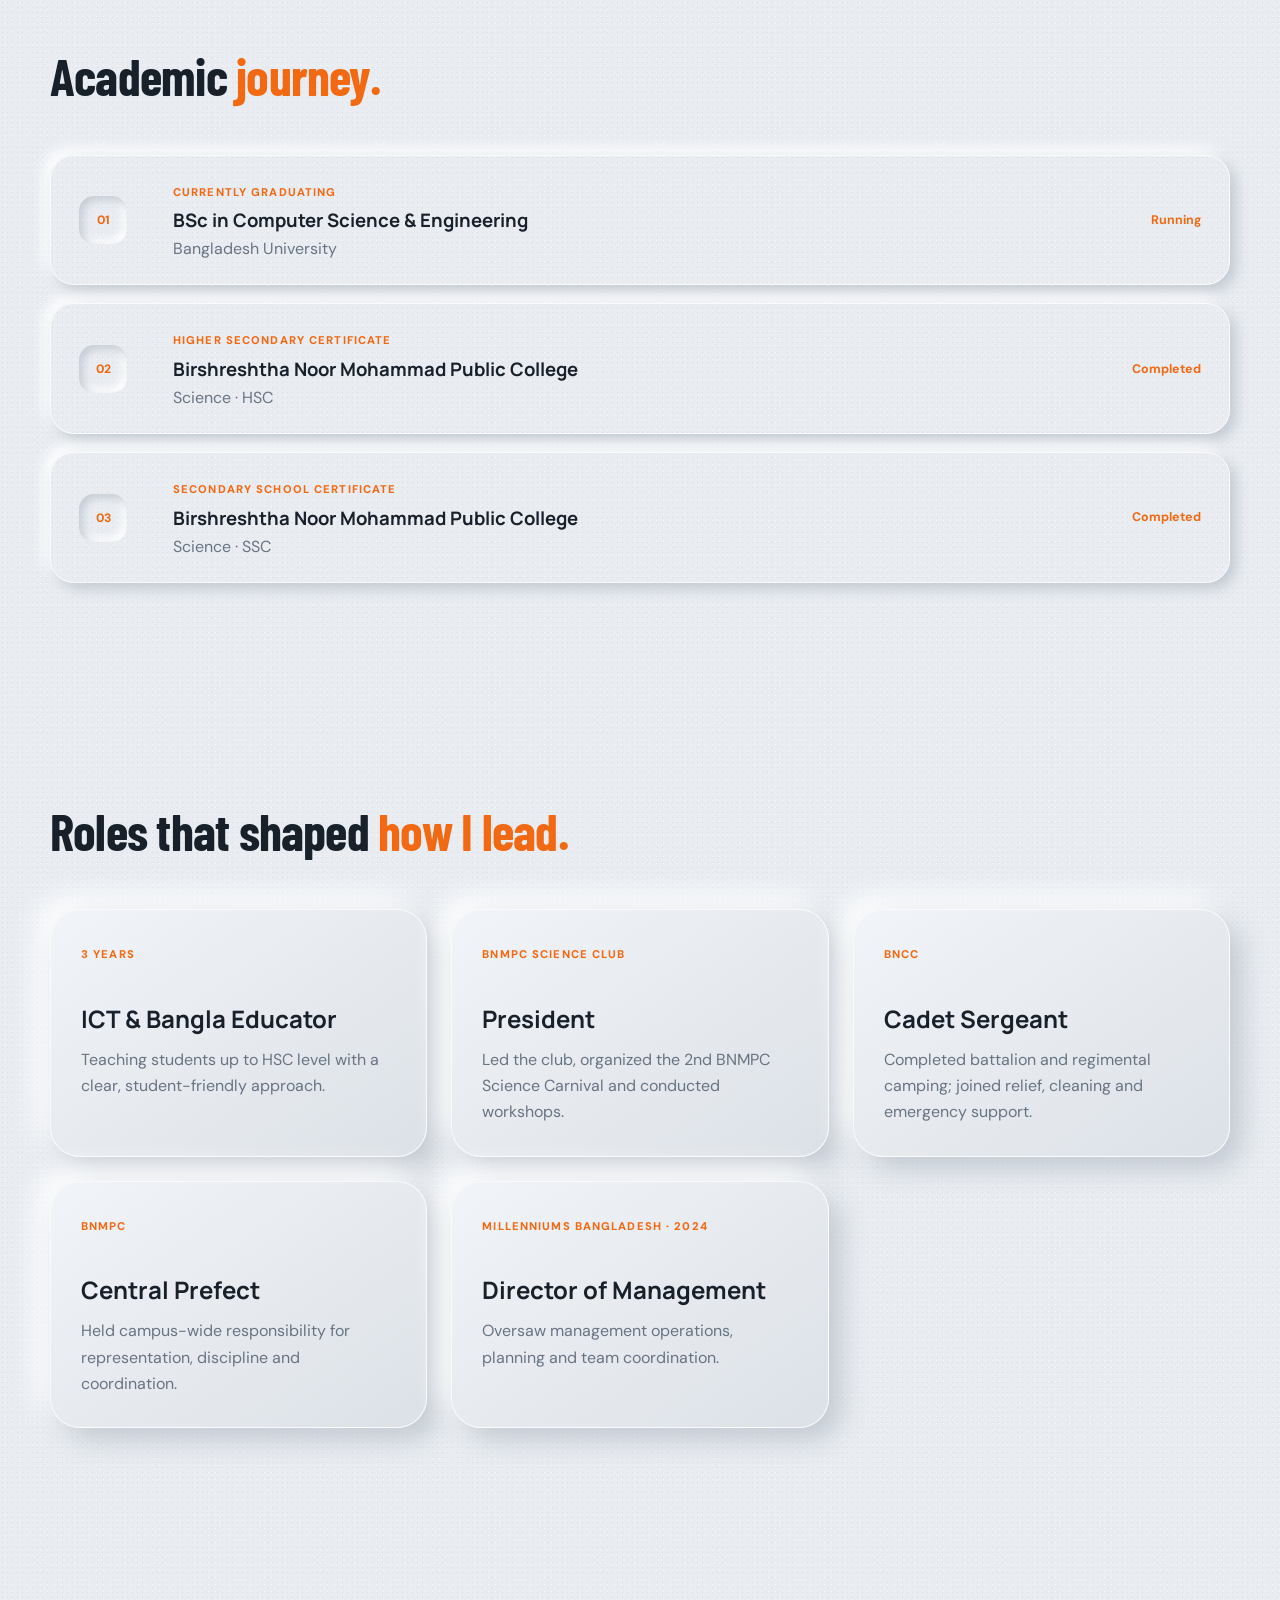
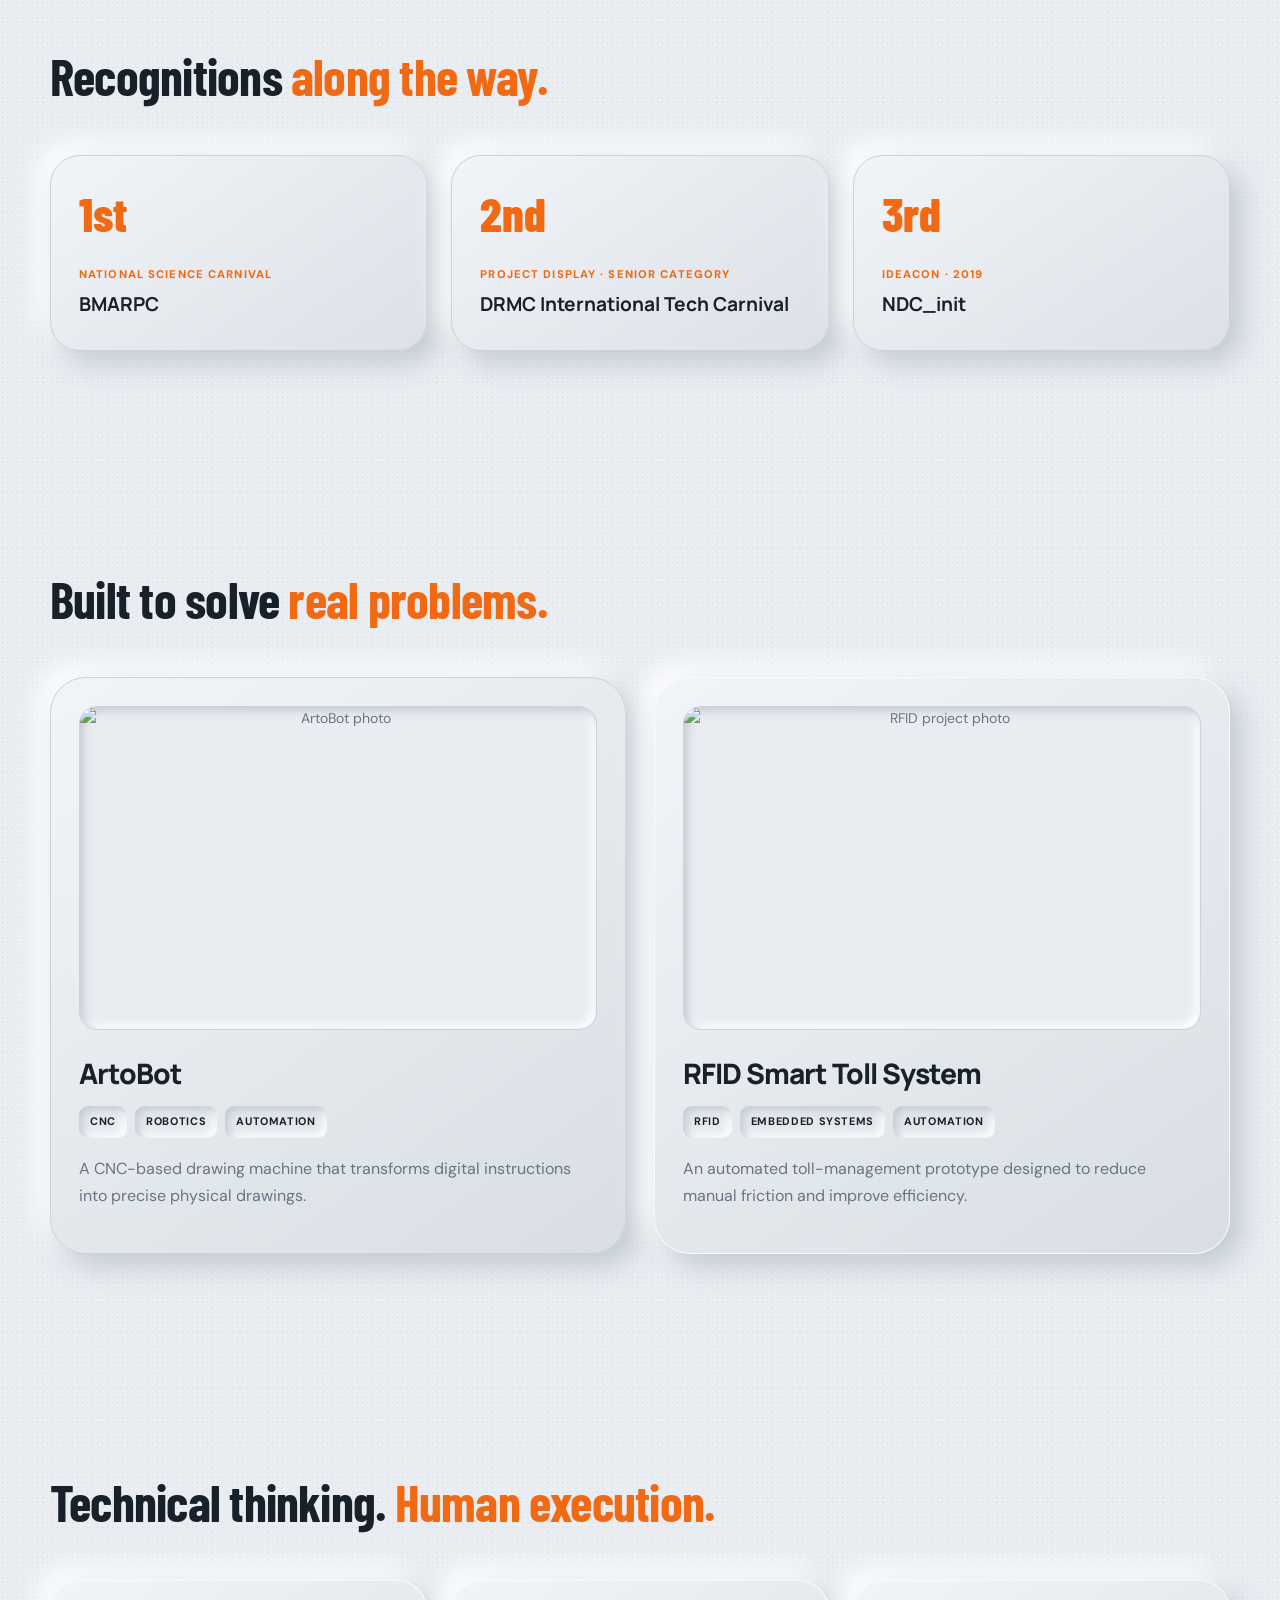
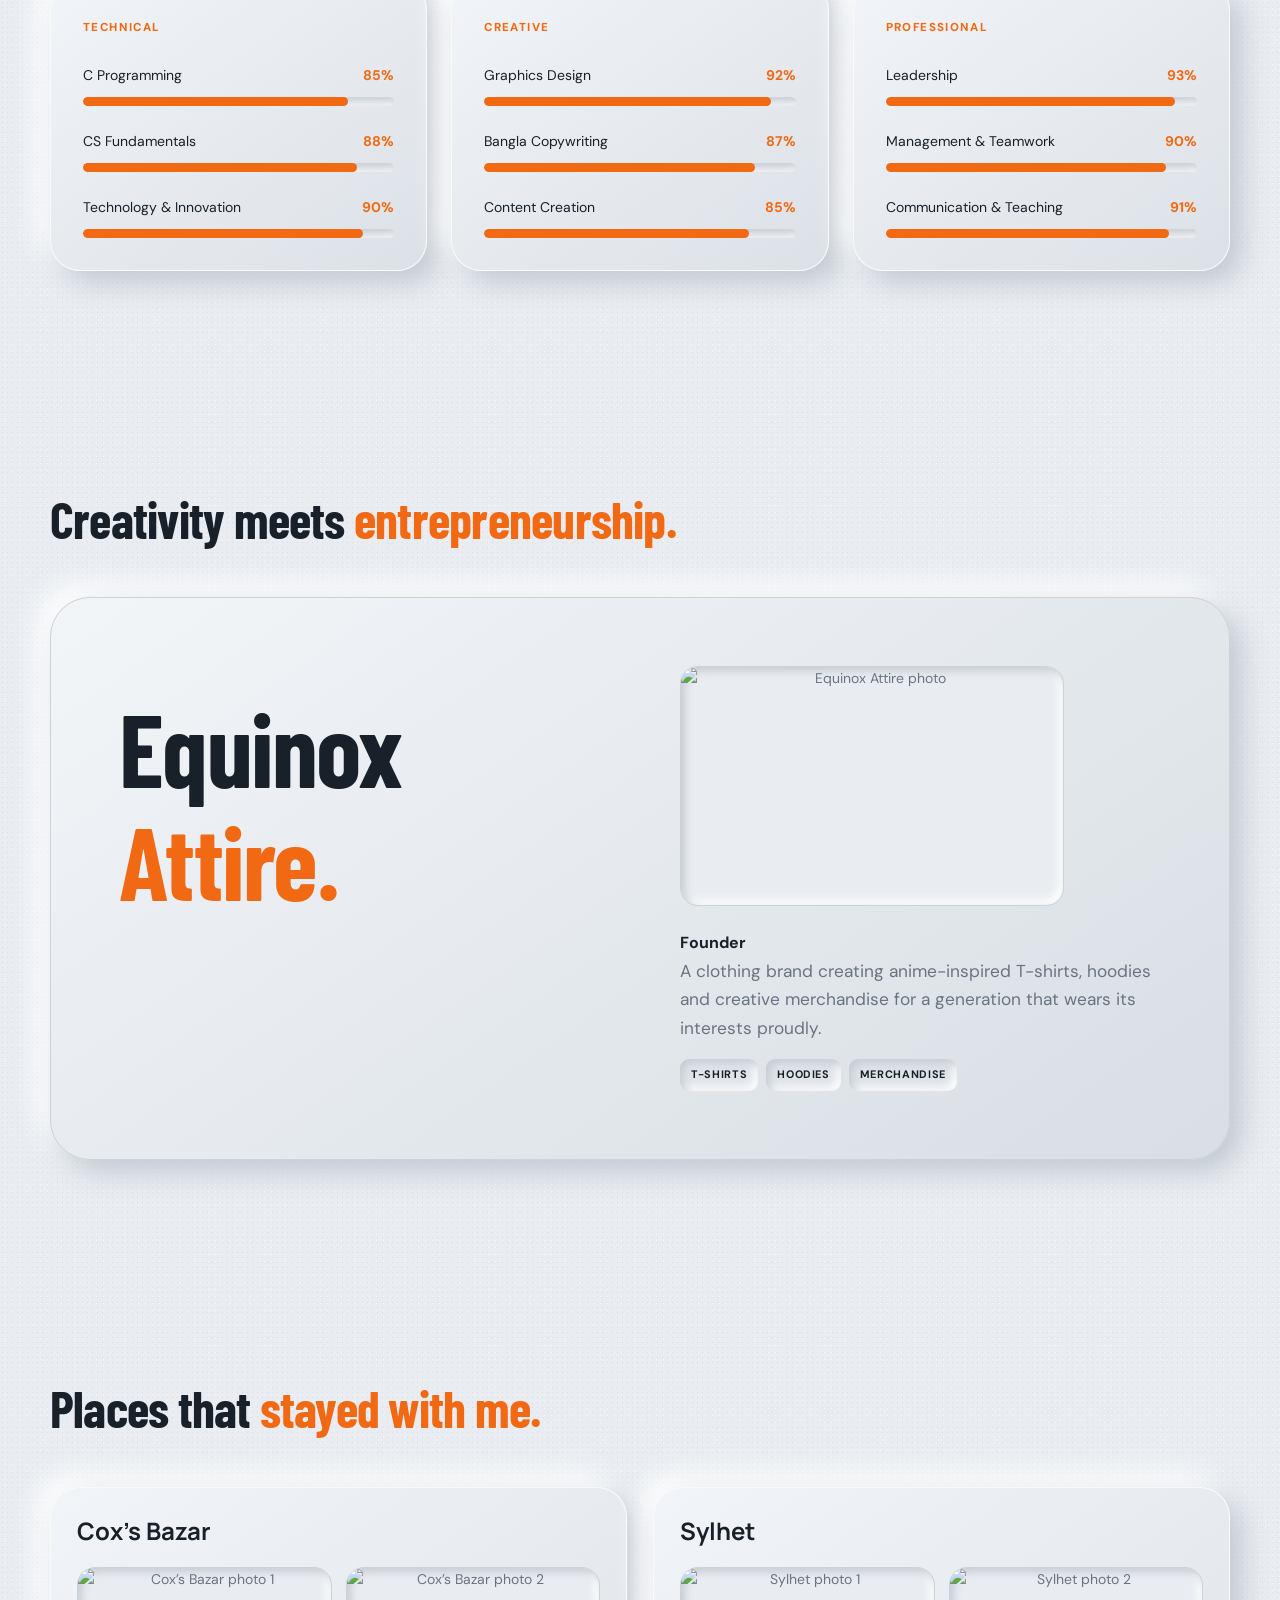
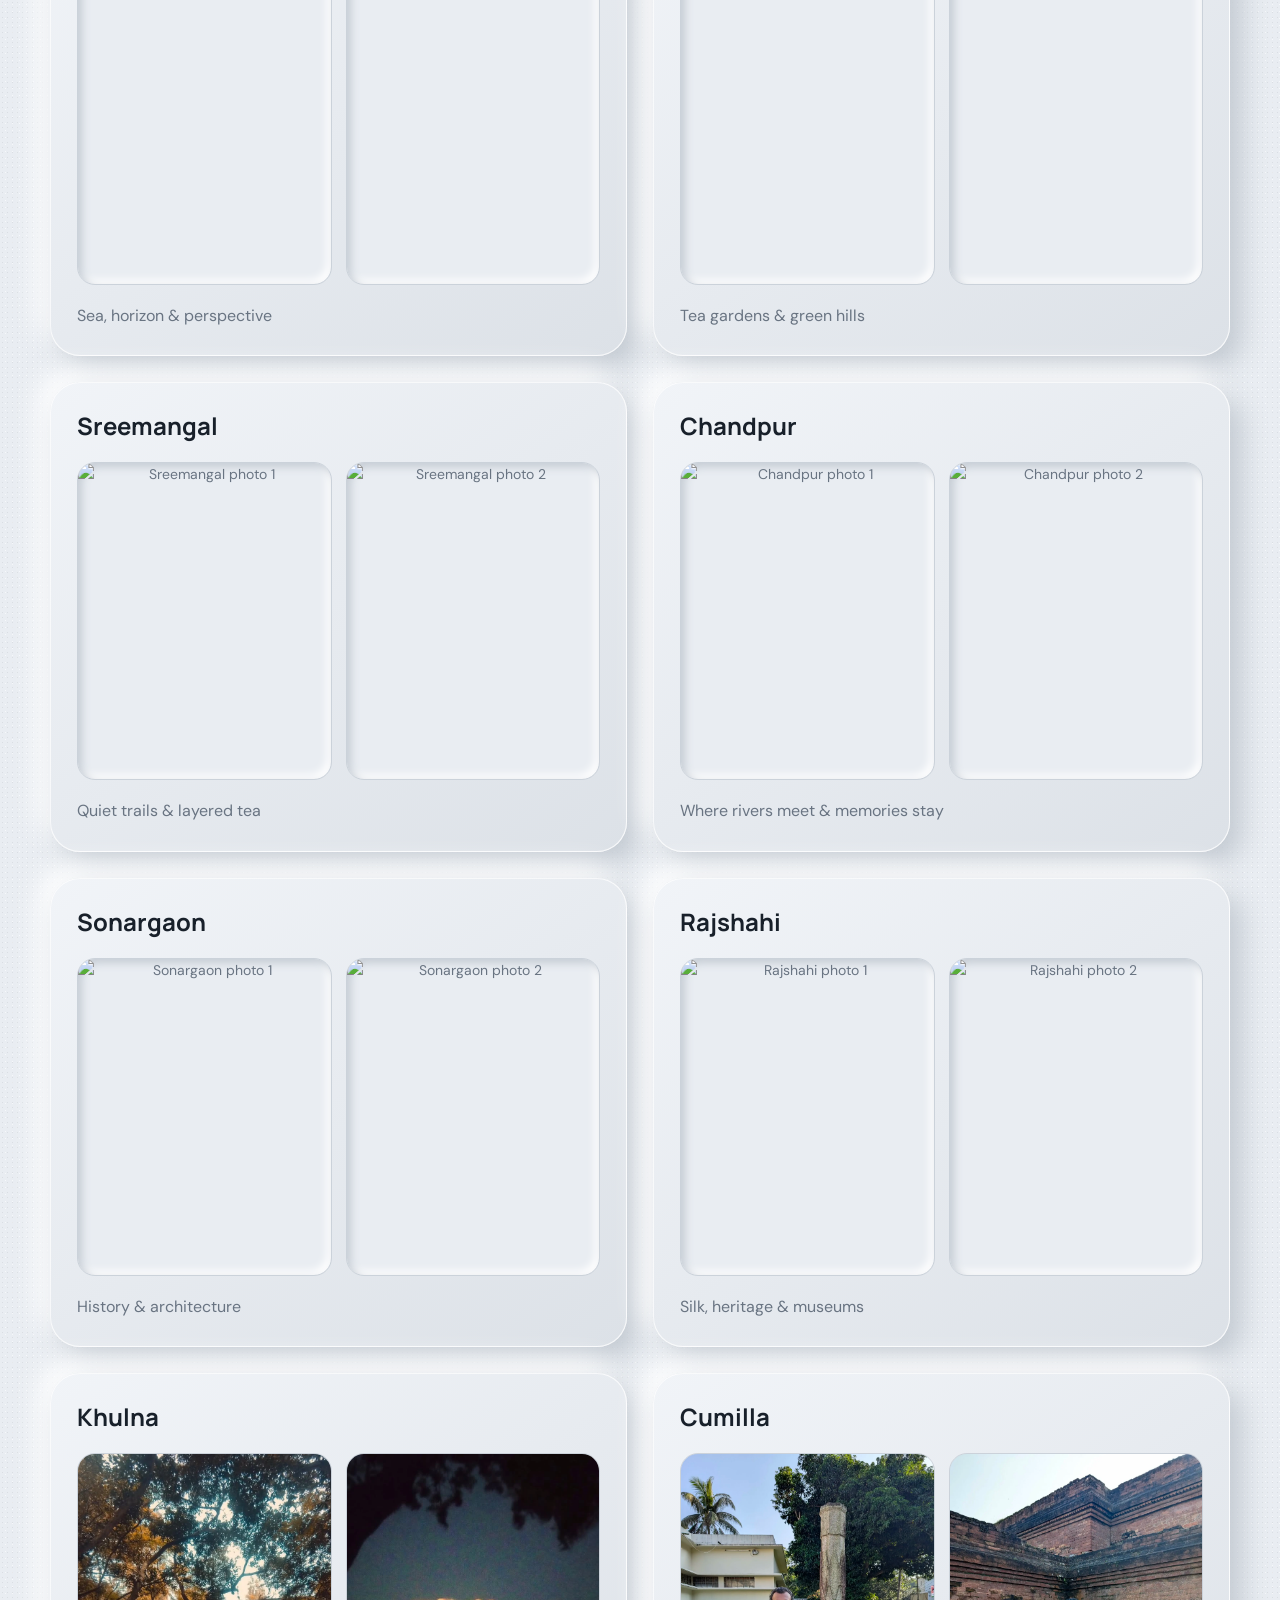
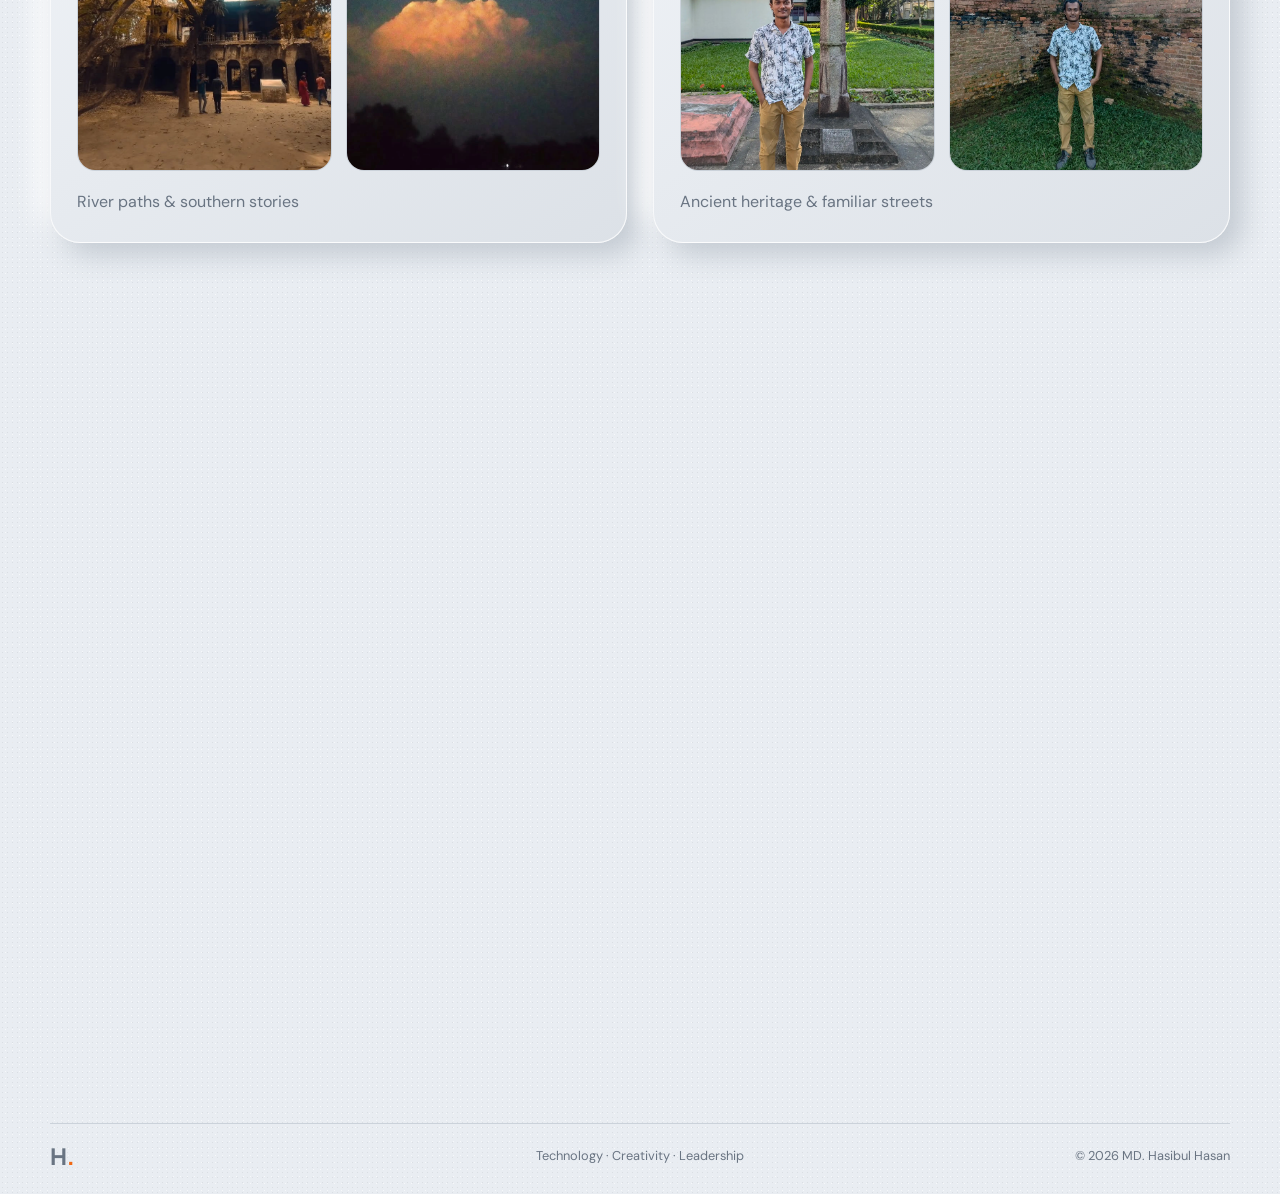
==== commit 68f908bc: "Update index.html" ====
--- a/index.html
+++ b/index.html
@@ -5,11 +5,16 @@
     <link rel="apple-touch-icon" href="favicon.png">
     <meta charset="UTF-8">
     <meta name="viewport" content="width=device-width,initial-scale=1">
-    <meta name="description" content="Portfolio of MD. Hasibul Hasan — CSE student, educator, designer and leader.">
     <meta name="theme-color" content="#e9edf2">
-    <title>MD. HASIBUL HASAN | CSE Student & Educator</title>
 
-<meta name="description" content="Explore the portfolio of MD. HASIBUL HASAN, a CSE student and educator. Discover projects, leadership experience, achievements and creative work.">
+<title>MD. HASIBUL HASAN | CSE Student &amp; ICT Teacher</title>
+
+<meta
+  name="description"
+  content="MD. HASIBUL HASAN is a CSE student at Bangladesh University and an ICT teacher for HSC students. Explore his projects and teaching experience."
+>
+
+<link rel="canonical" href="https://mdhasibulhasann.github.io/">
     <link rel="preconnect" href="https://fonts.googleapis.com">
     <link rel="preconnect" href="https://fonts.gstatic.com" crossorigin>
     <link href="https://fonts.googleapis.com/css2?family=Barlow+Condensed:wght@600;700;800&family=DM+Sans:wght@400;500;600;700&family=Manrope:wght@500;600;700;800&display=swap" rel="stylesheet">
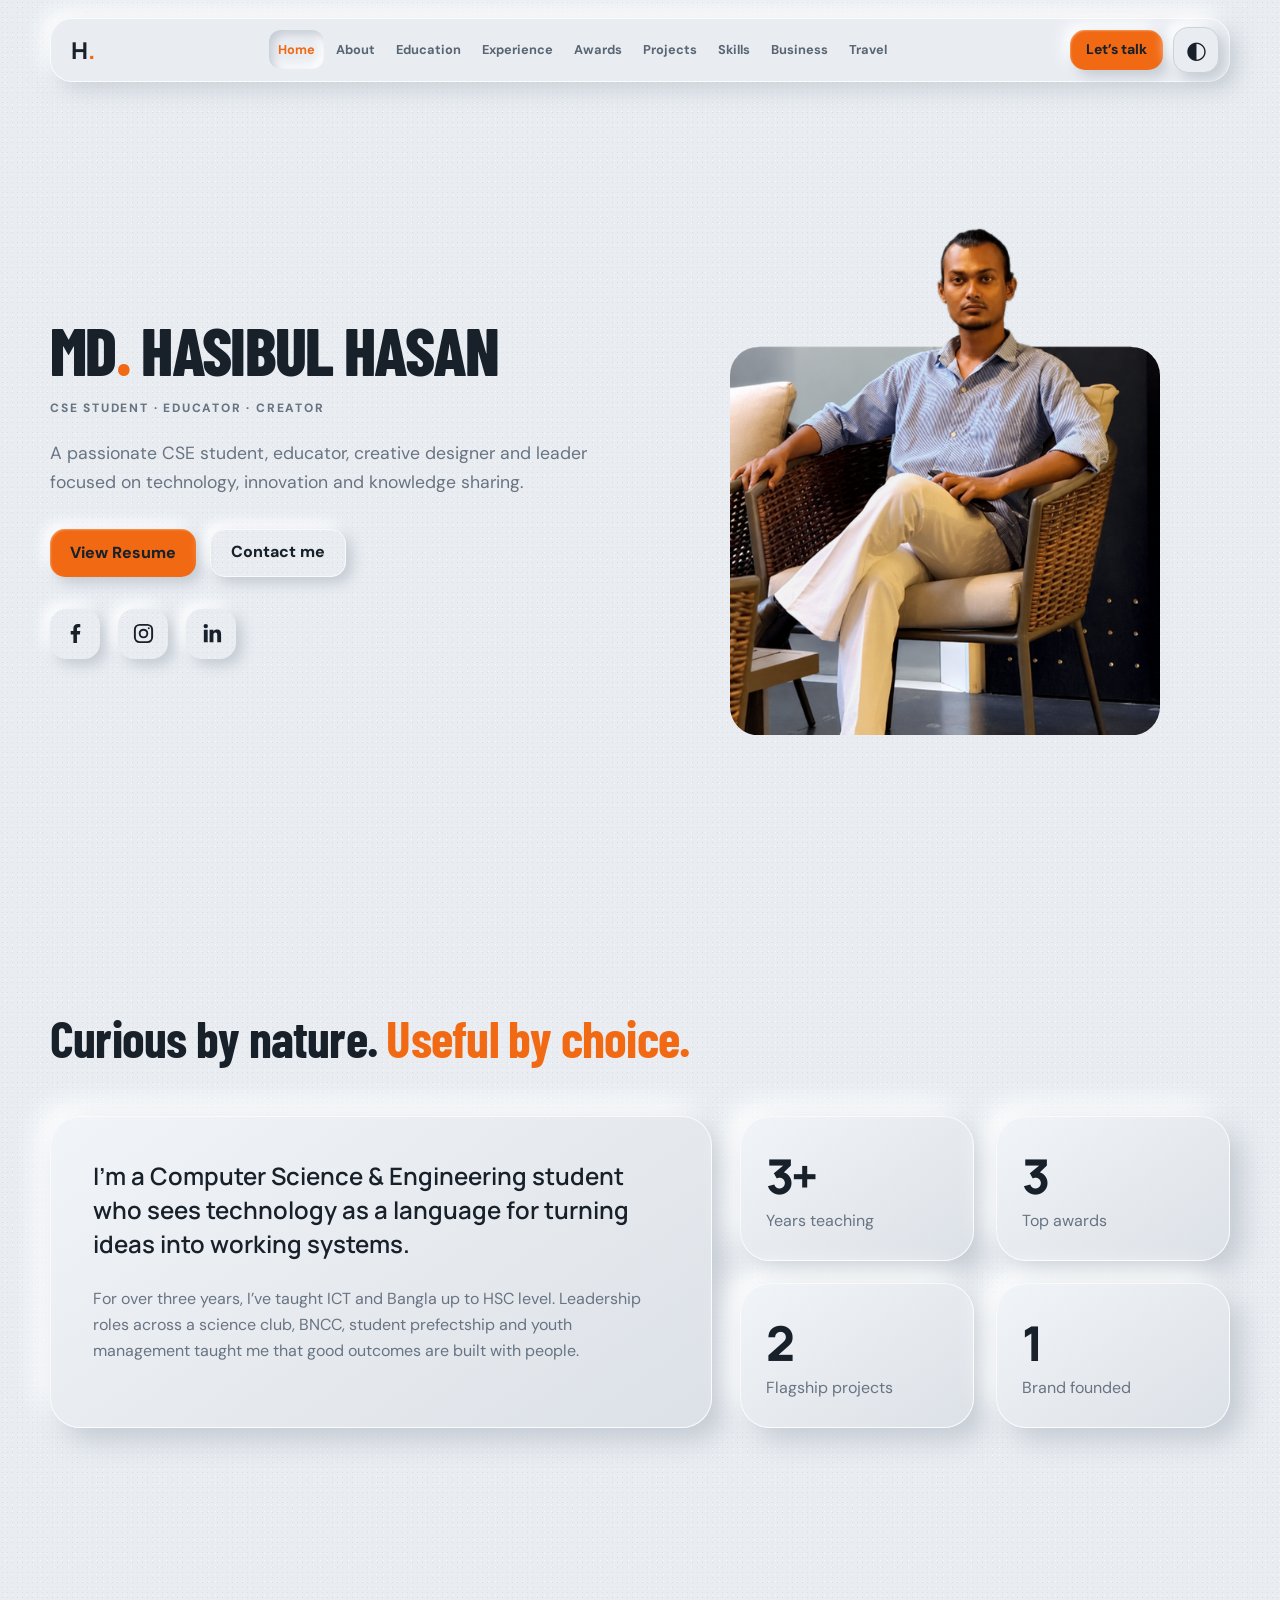
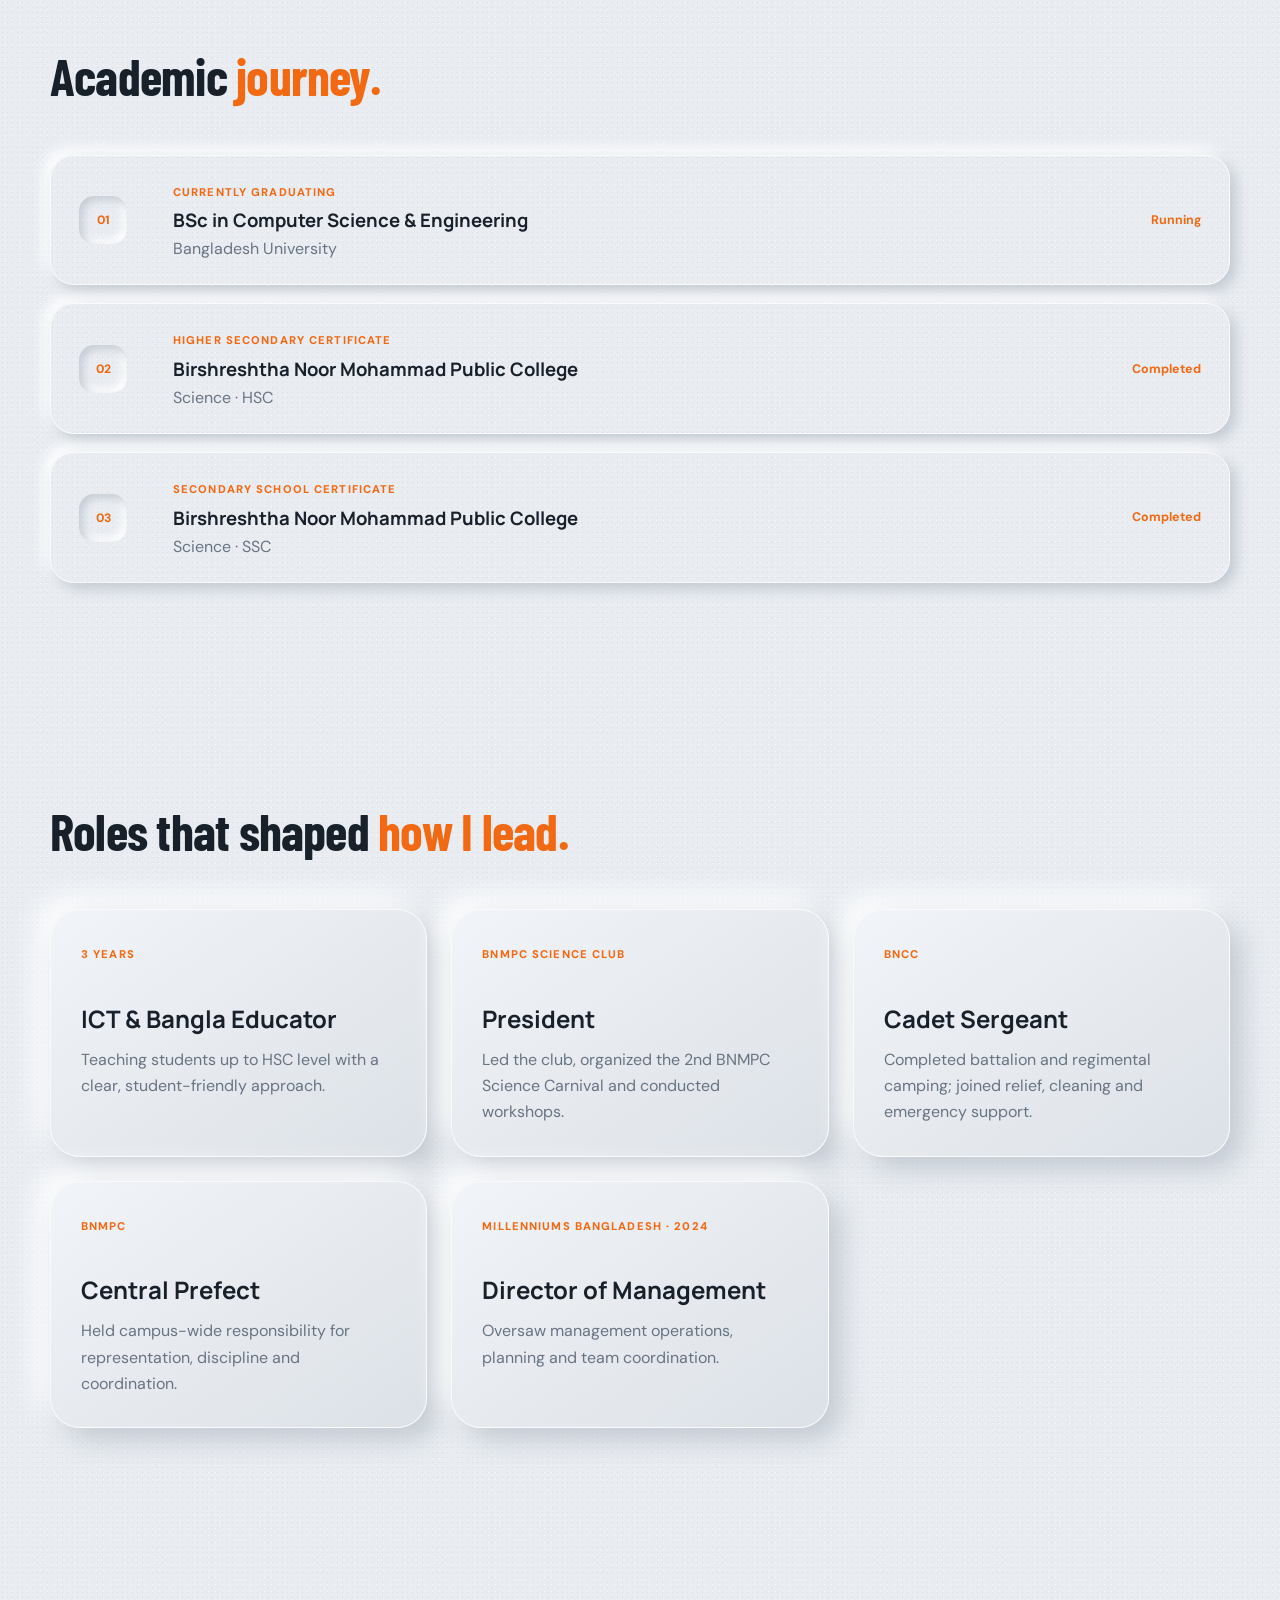
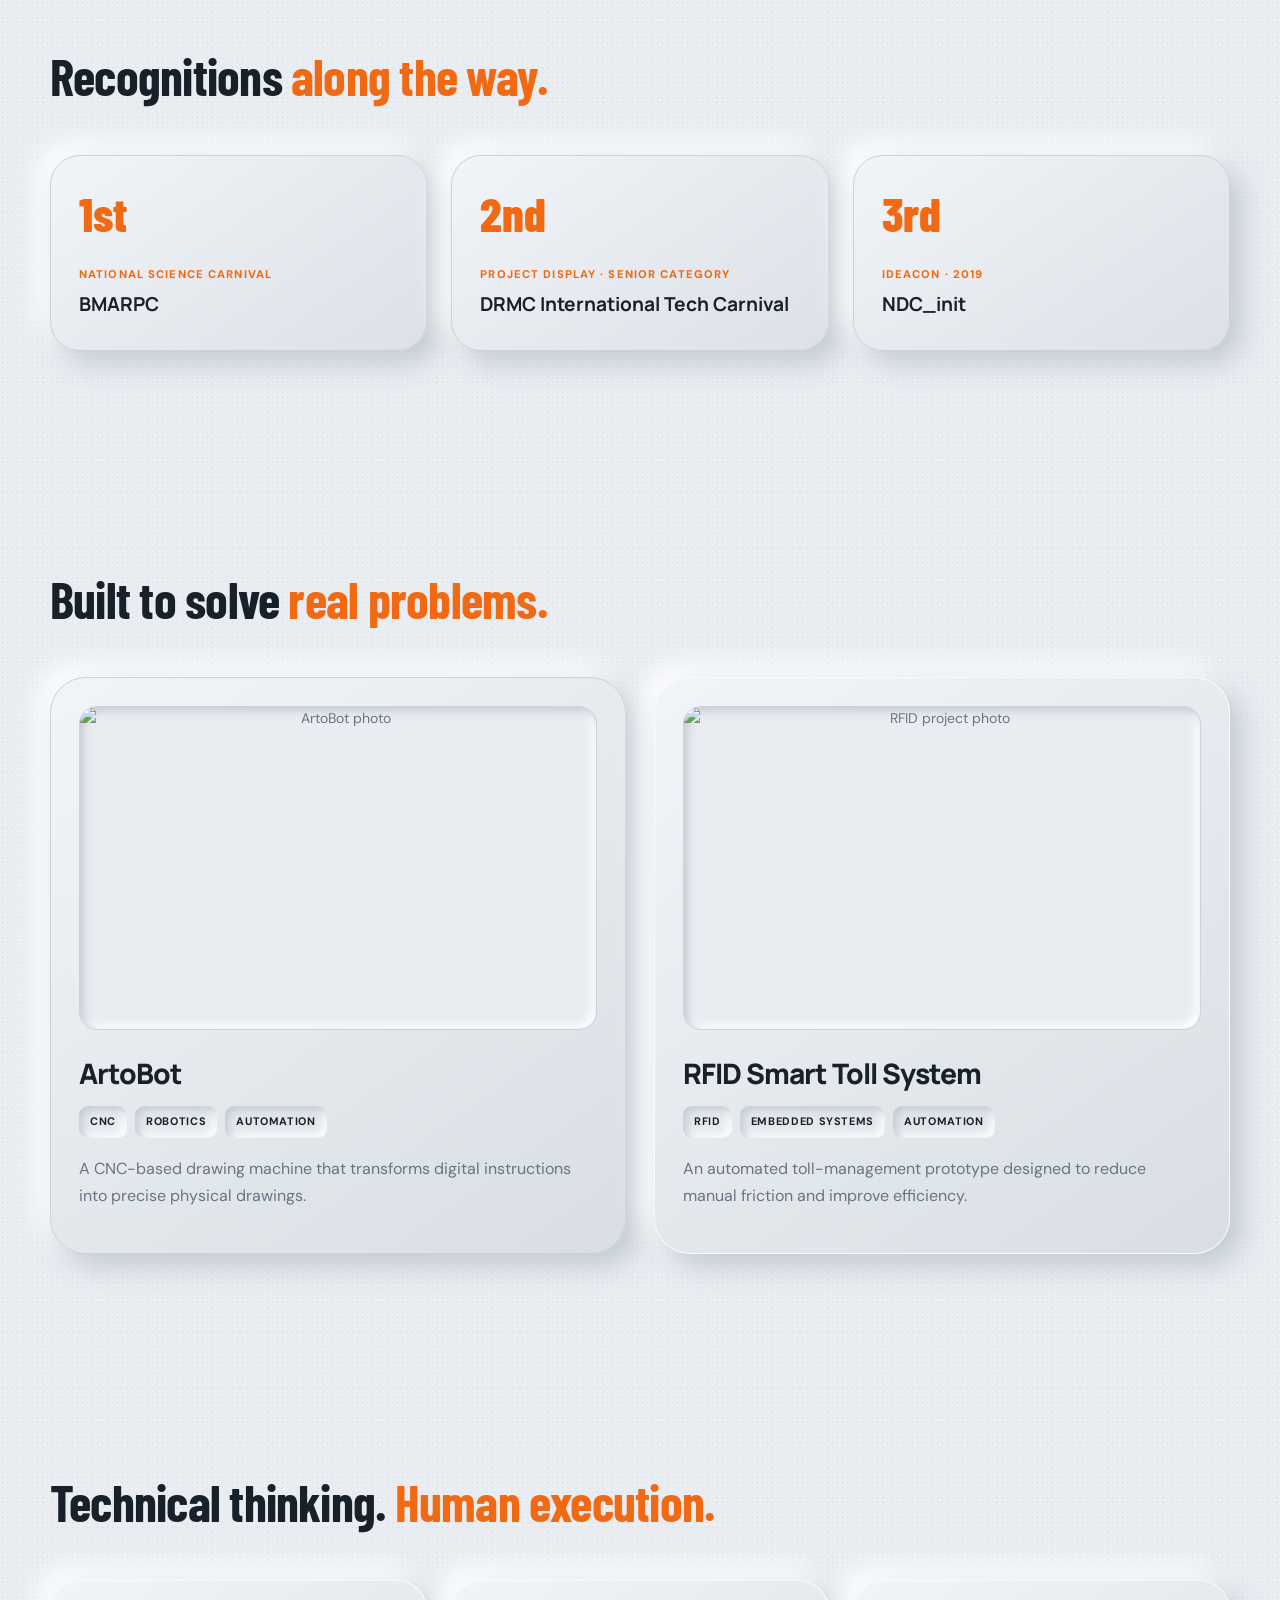
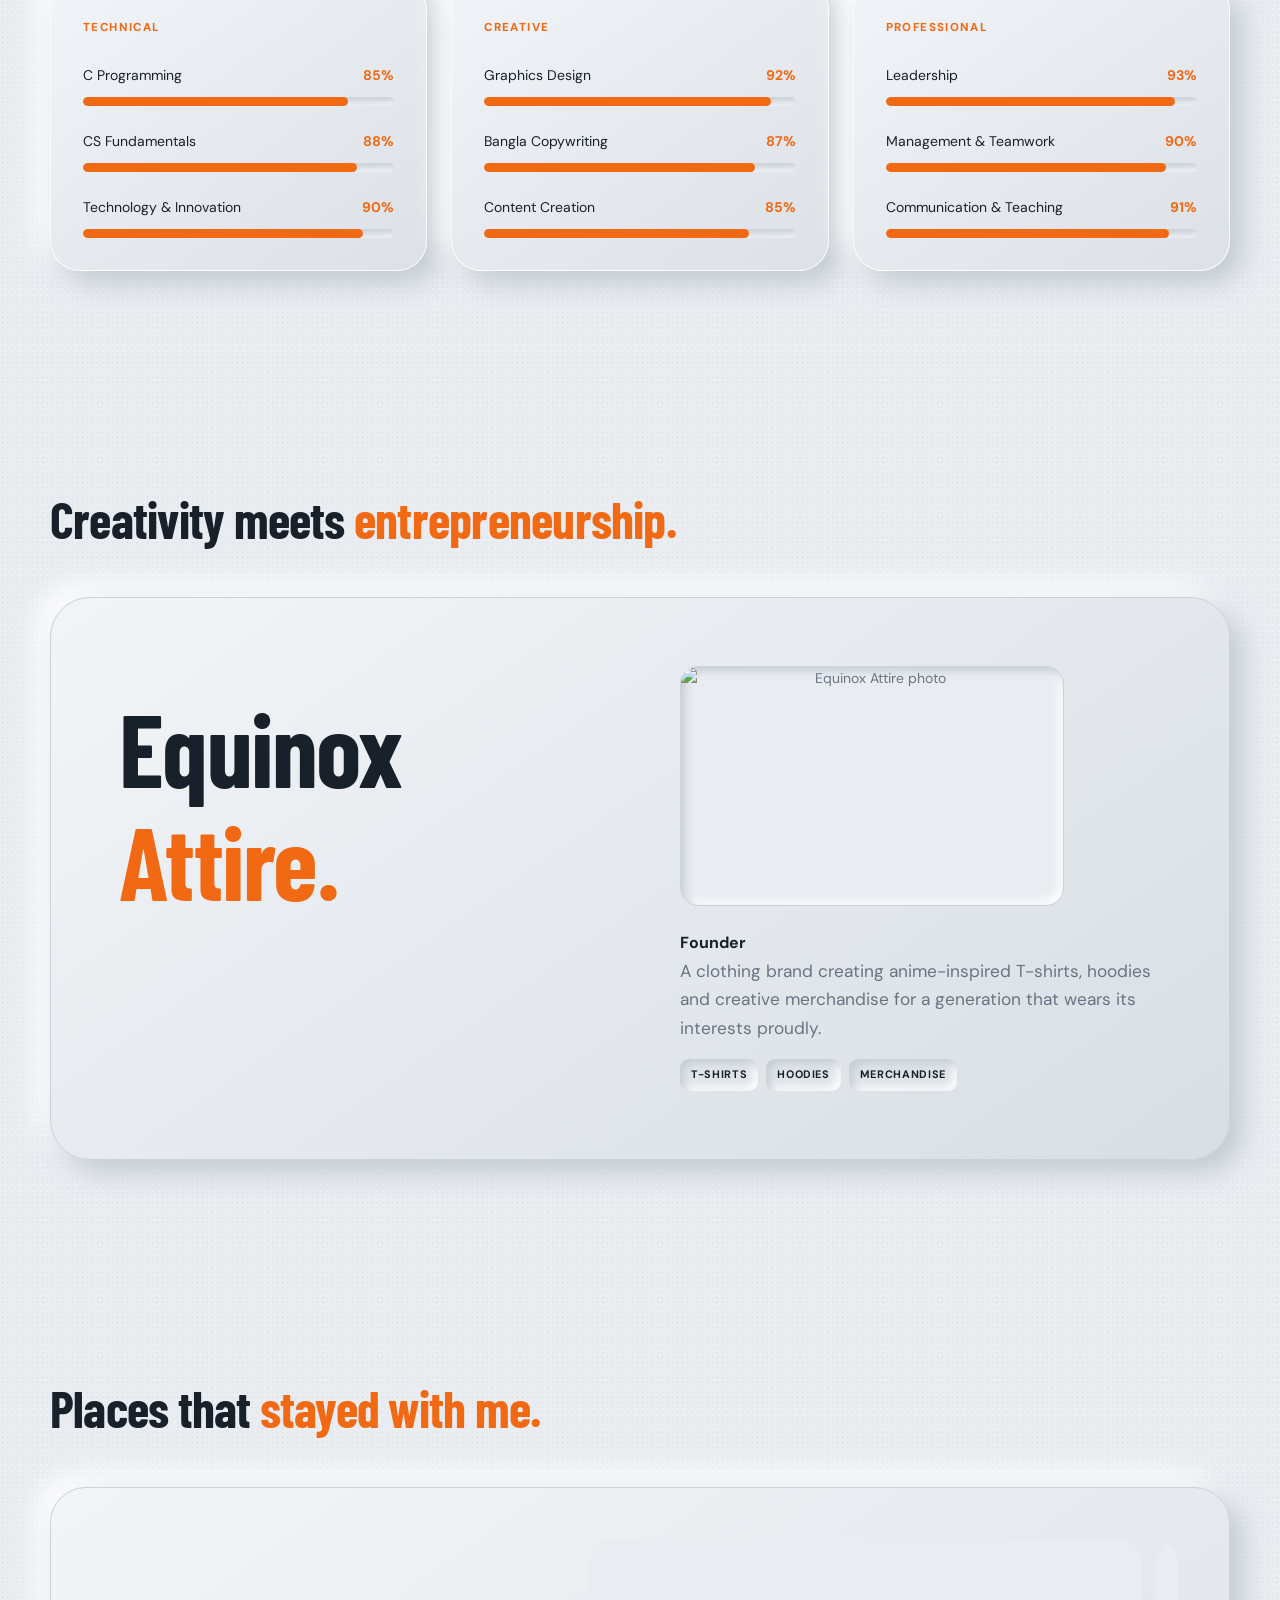
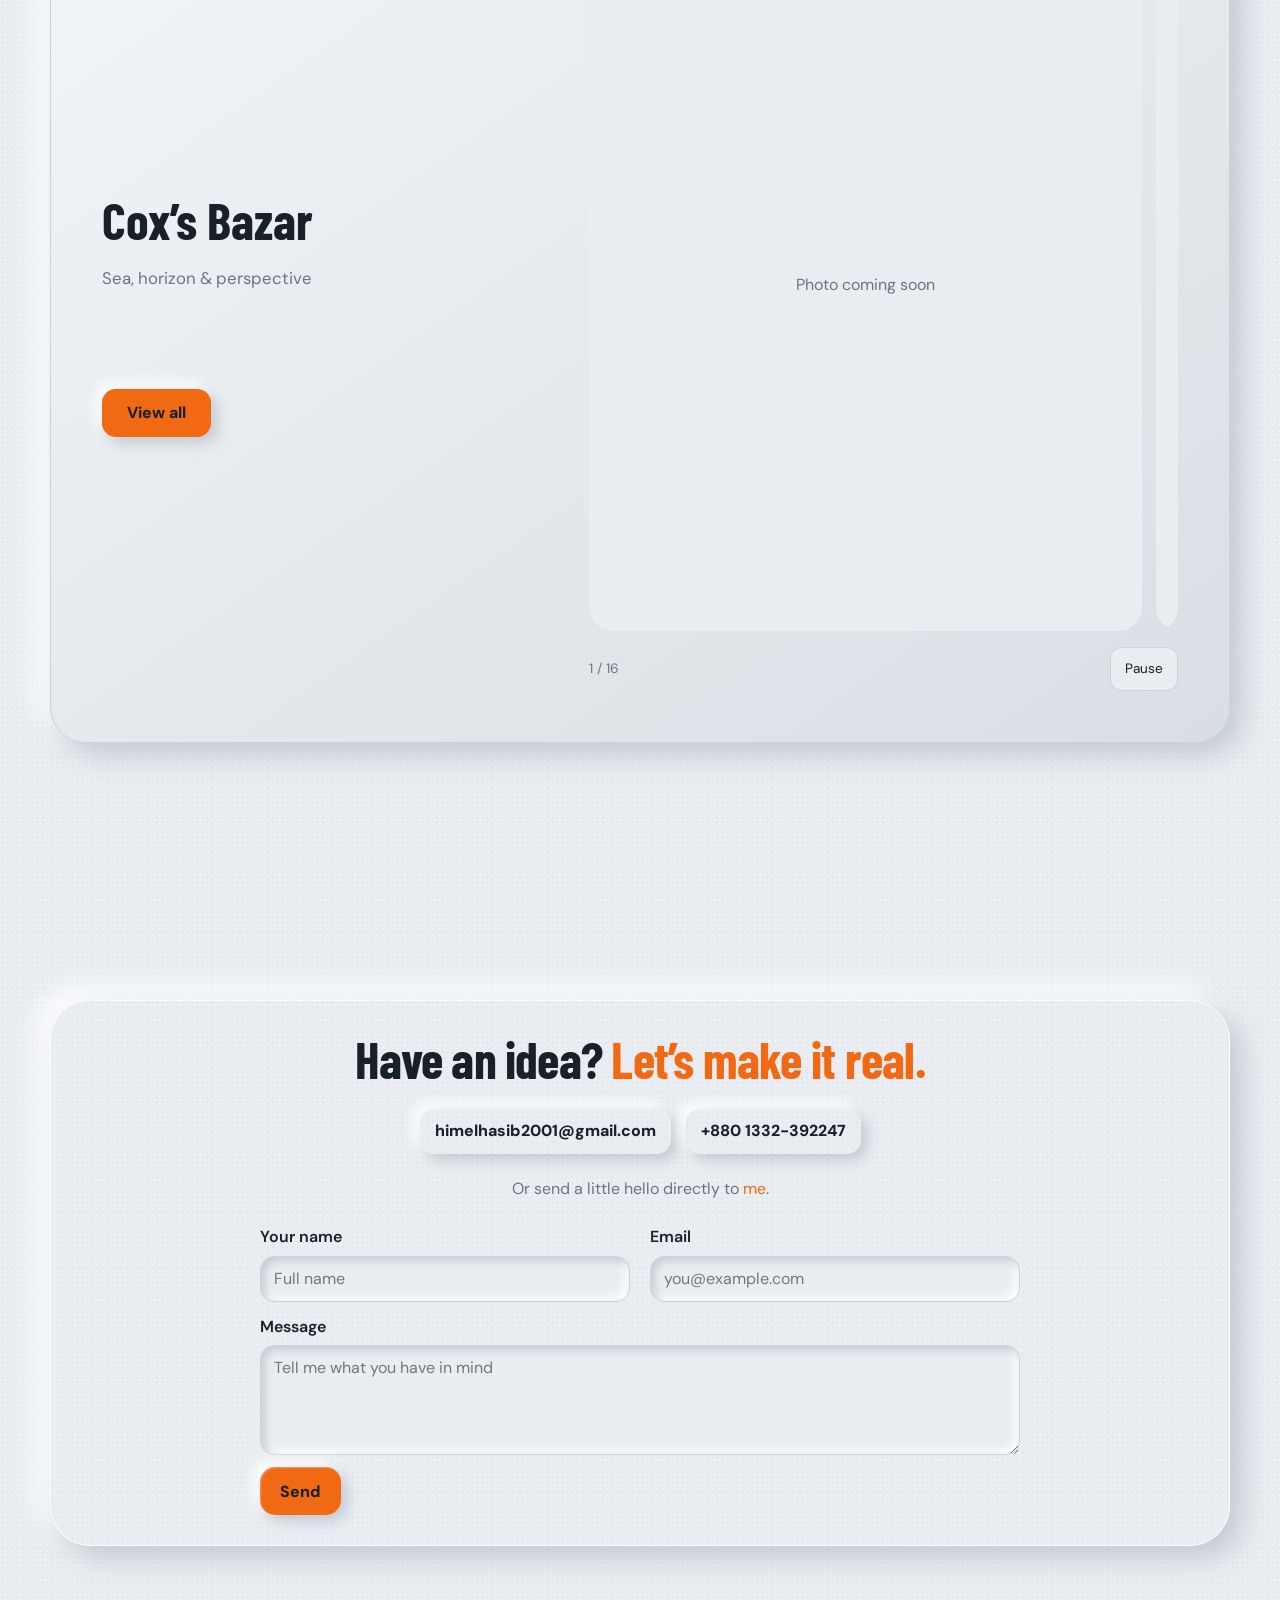
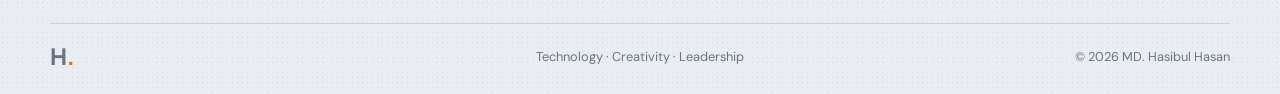
==== commit f8750152: "Update index.html travel" ====
--- a/index.html
+++ b/index.html
@@ -22,6 +22,7 @@
     <link rel="stylesheet" href="assets/theme.css">
     <link rel="stylesheet" href="assets/refinements.css">
     <link rel="stylesheet" href="assets/polish.css">
+    <link rel="stylesheet" href="assets/travel-slider.css">
     <script src="assets/theme.js">
     </script>
 
@@ -510,5 +511,6 @@
     </script>
     <script src="assets/navigation-motion.js">
     </script>
+    <script src="assets/travel-slider.js"></script>
   </body>
 </html>
--- a/assets/polish.css
+++ b/assets/polish.css
@@ -220,3 +220,235 @@
     display: block;
   }
 }
+
+
+/* Keep the website's selected theme */
+:root:not([data-theme="dark"]) {
+  color-scheme: only light;
+}
+
+:root[data-theme="dark"] {
+  color-scheme: only dark;
+}
+
+
+/* LARGE DESKTOP — responsive content sizing */
+@media (min-width: 1441px) {
+  :root {
+    --desktop-width: clamp(1180px, 82vw, 2100px);
+  }
+
+  /* Scale rem-based text gradually */
+  html {
+    font-size: clamp(16px, 1.1111vw, 24px);
+    scroll-padding-top: 140px;
+  }
+
+  body {
+    font-size: 1rem;
+  }
+
+  /* Main content, navigation and footer */
+  .section,
+  .nav-shell,
+  body > footer {
+    width: var(--desktop-width);
+    max-width: calc(100% - 64px);
+  }
+
+  .section {
+    padding-block: clamp(110px, 7.64vw, 180px);
+  }
+
+  /* Desktop navigation */
+  .nav-shell {
+    top: clamp(18px, 1.25vw, 30px);
+    height: clamp(64px, 4.45vw, 96px);
+    padding: 0.5rem 0.75rem 0.5rem 1.25rem;
+    gap: 0.75rem;
+    border-radius: 1.4rem;
+  }
+
+  .nav-shell nav {
+    gap: 0.2rem;
+  }
+
+  .nav-shell nav a {
+    padding: 0.55rem;
+    font-size: 0.8rem;
+  }
+
+  .nav-shell .pill,
+  .actions .button {
+    min-height: 3rem;
+    padding-inline: 1.25rem;
+    font-size: 1rem;
+    border-radius: 0.95rem;
+  }
+
+  .nav-shell .theme-switch {
+    width: 3rem;
+    height: 3rem;
+    flex: 0 0 3rem;
+    font-size: 1.25rem;
+    border-radius: 0.95rem;
+  }
+
+  /* Homepage layout */
+  .hero.section {
+    height: auto;
+    min-height: 100svh;
+    padding-top: clamp(125px, 8.7vw, 200px);
+    padding-bottom: clamp(70px, 5vw, 120px);
+    grid-template-columns: minmax(0, 1.1fr) minmax(0, 0.9fr);
+    gap: clamp(70px, 5vw, 128px);
+    align-items: center;
+  }
+
+  .hero-copy {
+    min-width: 0;
+  }
+
+  .hero h1 {
+    font-size: clamp(75px, 4.7vw, 120px);
+    margin: 1.5rem 0 1.75rem;
+  }
+
+  .hero .eyebrow {
+    font-size: 0.8rem;
+  }
+
+  .hero-copy > p {
+    max-width: 36rem;
+    font-size: 1.1rem;
+    line-height: 1.65;
+  }
+
+  .hero .actions {
+    gap: 0.9rem;
+    margin-block: 2rem;
+  }
+
+  .hero .socials {
+    gap: 1.1rem;
+  }
+
+  .hero .socials a {
+    display: inline-flex;
+    align-items: center;
+    justify-content: center;
+    width: 3rem;
+    height: 3rem;
+    border-radius: 0.9rem;
+  }
+
+  .hero .socials a svg {
+    width: 1.3rem;
+    height: 1.3rem;
+  }
+
+  /* Portrait grows with width, but respects screen height */
+  .hero .portrait {
+    width: min(
+      100%,
+      clamp(430px, 30vw, 760px),
+      max(360px, calc((100svh - 230px) * 0.748276))
+    );
+    max-width: none;
+    height: auto;
+    min-height: 0;
+    aspect-ratio: 1085 / 1450;
+    top: -2rem;
+    left: -1rem;
+  }
+
+  .hero .single-popout,
+  .hero .single-popout > img {
+    width: 100%;
+    height: auto;
+  }
+
+  /* Section spacing and cards */
+  .heading {
+    margin-bottom: 3rem;
+  }
+
+  .grid,
+  .projects,
+  .about-grid,
+  .awards {
+    gap: 1.75rem;
+  }
+
+  .copy {
+    padding: 2.6rem;
+  }
+
+  .feature,
+  .award,
+  .skills .card {
+    padding: 1.9rem;
+  }
+
+  .row {
+    padding: 1.4rem 1.75rem;
+    gap: 1.5rem;
+    grid-template-columns: 4.4rem minmax(0, 1fr) auto;
+  }
+
+  .row i {
+    width: 3rem;
+    height: 3rem;
+  }
+
+  .project {
+    padding: 2.4rem;
+    min-height: 31rem;
+  }
+
+  .stats .card {
+    padding: 1.6rem;
+    min-height: 9rem;
+  }
+
+  .tags {
+    gap: 0.5rem;
+  }
+
+  .tags b {
+    padding: 0.45rem 0.7rem;
+  }
+
+  .business {
+    padding: 4rem;
+    gap: 4rem;
+  }
+
+  .travel-card {
+    padding: 1.75rem;
+  }
+
+  /* Contact form */
+  .contact {
+    padding: 2rem 3rem;
+  }
+
+  .contact-form input,
+  .contact-form textarea,
+  .contact-form .button {
+    font-size: 1rem;
+  }
+
+  .contact-form input,
+  .contact-form textarea {
+    padding: 0.65rem 0.85rem;
+  }
+
+  .contact-form textarea {
+    height: 7rem;
+  }
+
+  .contact > div a {
+    padding: 0.6rem 1rem;
+  }
+}
--- a/assets/travel-slider.css
+++ b/assets/travel-slider.css
@@ -0,0 +1,48 @@
+/* Travel only: existing homepage and mobile rules remain independent. */
+.journey-source[hidden] { display: none !important; }
+.journey-shell { display:grid; grid-template-columns:minmax(0,.85fr) minmax(0,1.15fr); gap:clamp(24px,4vw,80px); padding:clamp(24px,4vw,68px); border:1px solid var(--line,#cbd2da); border-radius:36px; background:linear-gradient(145deg,#f2f5f8,#d8dee4); box-shadow:var(--shadow); color:var(--ink,#18202a); }
+[data-theme="dark"] .journey-shell { background:linear-gradient(145deg,#292e36,#1b1f24); }
+.journey-copy { display:flex; flex-direction:column; align-items:flex-start; justify-content:center; min-width:0; }
+.journey-caption { min-height:10rem; }
+.journey-caption h3 { font-family:var(--font-display,"Barlow Condensed",sans-serif); font-size:clamp(2.3rem,4vw,4.5rem); line-height:1.05; margin:0 0 18px; color:var(--ink); }
+.journey-caption p { color:var(--muted); font-size:1.05rem; line-height:1.6; margin:0; }
+.journey-all { display:inline-flex; align-items:center; justify-content:center; margin-top:36px; min-height:48px; padding:10px 25px; border-radius:14px; background:#F16913; color:#18202a; font:800 1rem/1.4 "DM Sans",sans-serif; box-shadow:var(--sm); transition:transform .2s; text-decoration:none; }
+.journey-media { min-width:0; }
+.journey-viewport { overflow:hidden; border-radius:24px; touch-action:pan-y pinch-zoom; cursor:grab; }
+.journey-viewport:active { cursor:grabbing; }
+.journey-track { display:flex; gap:14px; position:relative; transition:transform .65s cubic-bezier(.22,1,.36,1); }
+.journey-slide { flex:0 0 94%; min-width:0; aspect-ratio:4/5; margin:0; border-radius:24px; overflow:hidden; background:var(--bg,#e9edf2); display:grid; place-items:center; }
+.journey-slide img { display:block; width:100%; height:100%; object-fit:cover; user-select:none; }
+.journey-slide img[hidden] { display:none; }
+.journey-slide span { color:var(--muted); padding:24px; }
+.journey-controls { display:flex; align-items:center; justify-content:space-between; gap:16px; margin-top:16px; font-size:.85rem; color:var(--muted); }
+.journey-play { min-height:44px; min-width:66px; padding:8px 14px; border:1px solid var(--line); border-radius:12px; background:var(--bg); color:var(--ink); font:inherit; cursor:pointer; }
+.journey-shell :focus-visible,.travel-gallery-page :focus-visible { outline:2px solid #F16913; outline-offset:4px; }
+@media(hover:hover) { .journey-all:hover { transform:translateY(-3px); } }
+@media(max-width:700px) {
+ .journey-shell { grid-template-columns:1fr; padding:18px; gap:22px; border-radius:22px; }
+ .journey-media { grid-row:1; }
+ .journey-slide { aspect-ratio:4/3; border-radius:16px; }
+ .journey-viewport { border-radius:16px; }
+ .journey-caption { min-height:0; }
+ .journey-caption h3 { font-size:2.25rem; margin-bottom:10px; }
+ .journey-caption p { font-size:.95rem; }
+ .journey-all { margin-top:22px; min-height:44px; font-size:.9rem; }
+}
+/* Separate gallery: scoped rules, same two-photo destination cards. */
+.travel-gallery-page { padding-bottom:0; }
+.travel-gallery-page .gallery-header { width:min(1180px,calc(100% - 44px)); margin:auto; display:flex; justify-content:space-between; align-items:center; gap:16px; padding:22px 0; }
+.travel-gallery-page .gallery-back { font-weight:700; }
+.travel-gallery-page #travel { padding-top:36px; }
+.travel-gallery-page .reveal { opacity:1; transform:none; }
+.travel-gallery-page .heading { display:block; }
+.travel-gallery-page .travel { display:grid; grid-template-columns:repeat(2,minmax(0,1fr)); gap:24px; border:0; }
+.travel-gallery-page .travel-card { padding:24px; }
+.travel-gallery-page .travel-card h3 { font-size:1.4rem; margin-bottom:18px; }
+.travel-gallery-page .travel-photos { display:grid; grid-template-columns:1fr 1fr; gap:12px; }
+.travel-gallery-page .photo-slot { margin:0; width:100%; height:auto; aspect-ratio:4/5; overflow:hidden; border-radius:16px; display:grid; place-items:center; background:var(--bg); }
+.travel-gallery-page .photo-slot img { position:static; display:block; width:100%; height:100%; object-fit:cover; transform:none; }
+.travel-gallery-page .photo-slot img[hidden] { display:none; }
+.travel-gallery-page .travel-card p { color:var(--muted); margin:16px 0 0; }
+@media(max-width:700px) { .travel-gallery-page .travel { grid-template-columns:1fr; gap:18px; } .travel-gallery-page .travel-card { padding:18px; } }
+@media(prefers-reduced-motion:reduce) { .journey-track,.journey-all { transition:none; } }
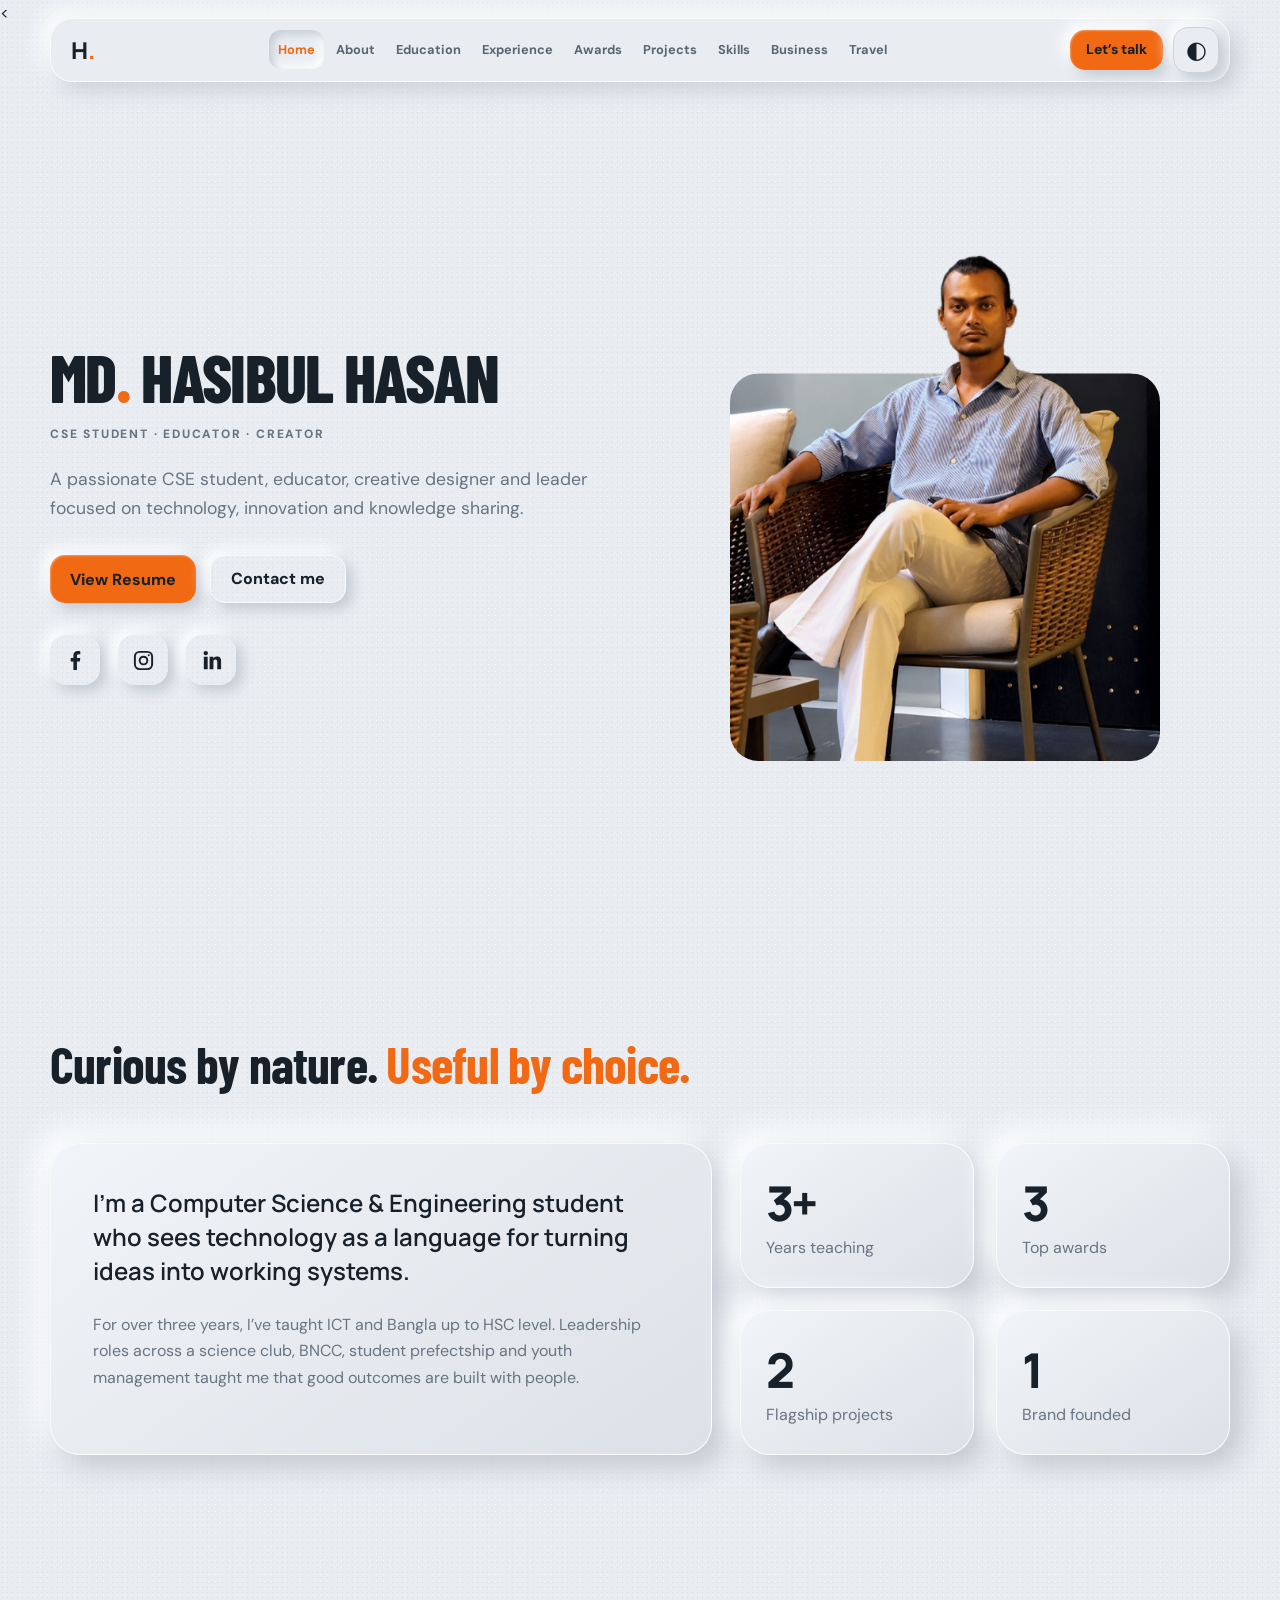
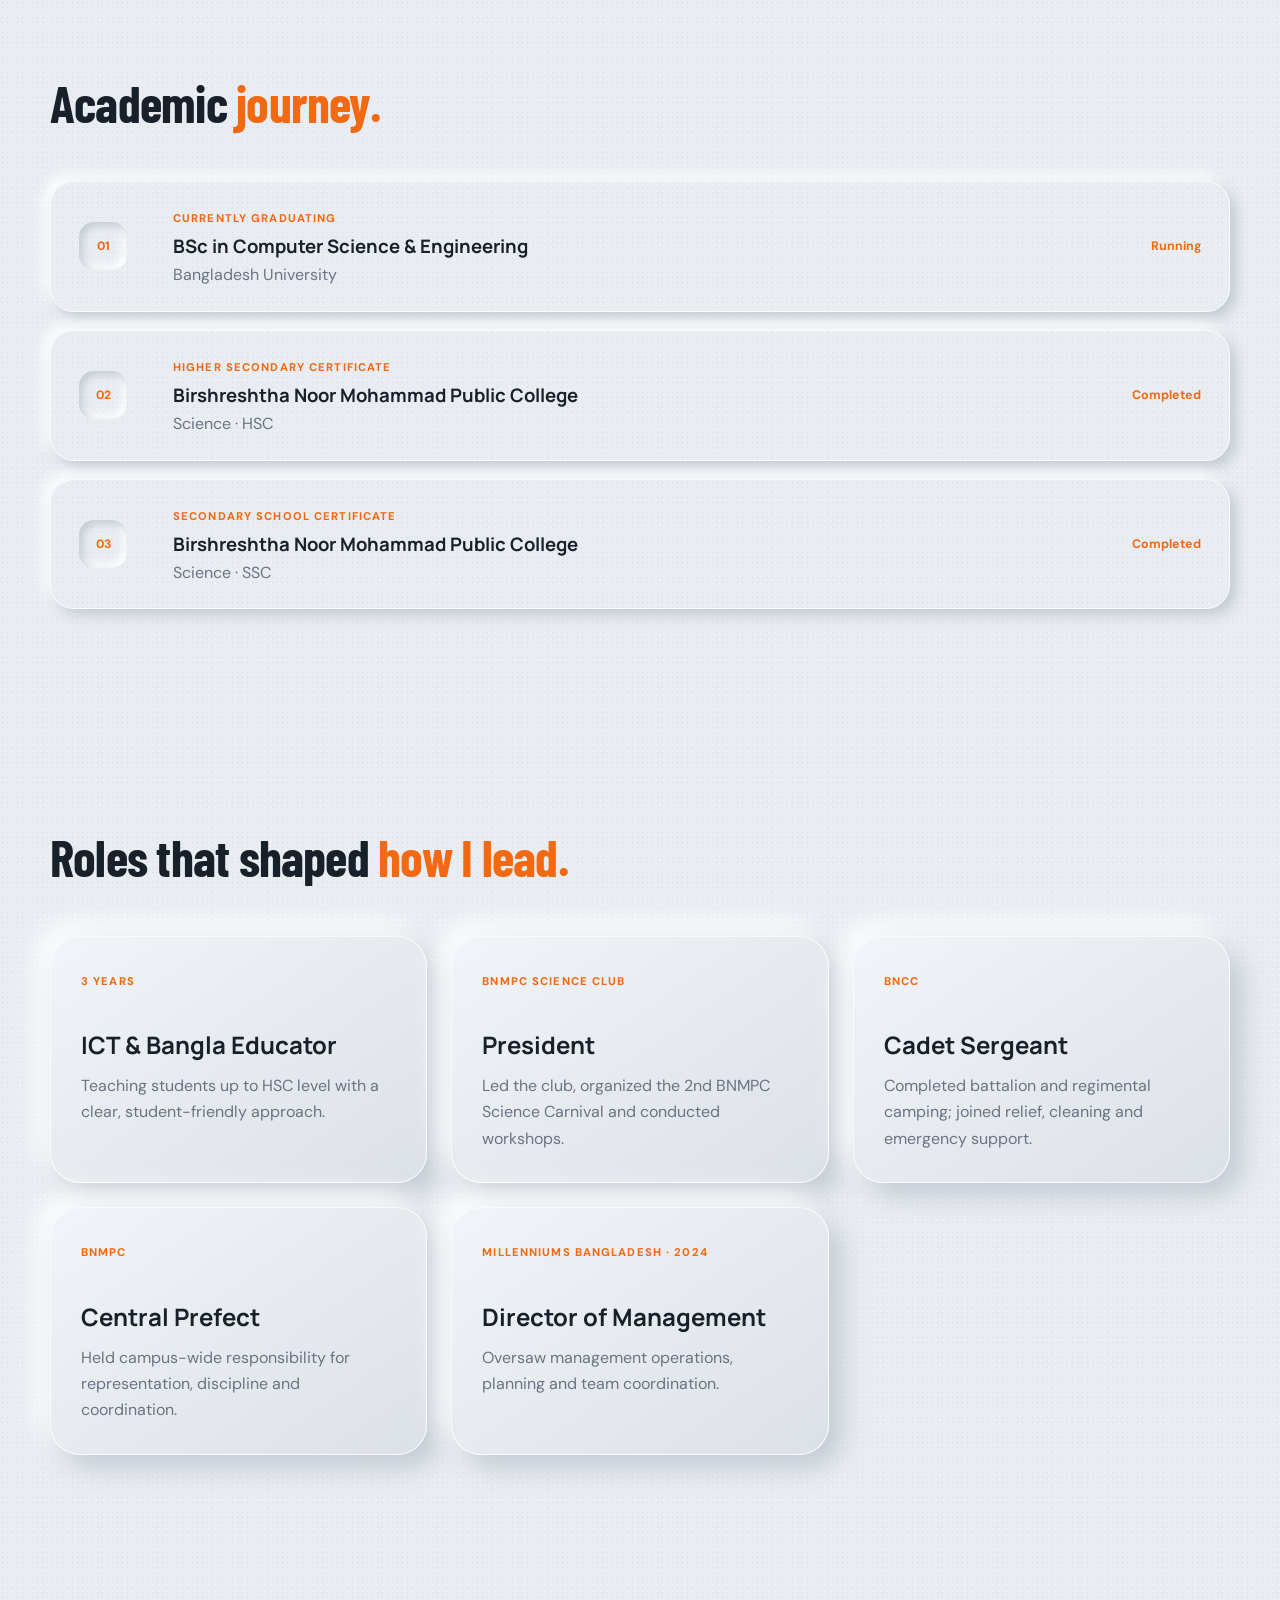
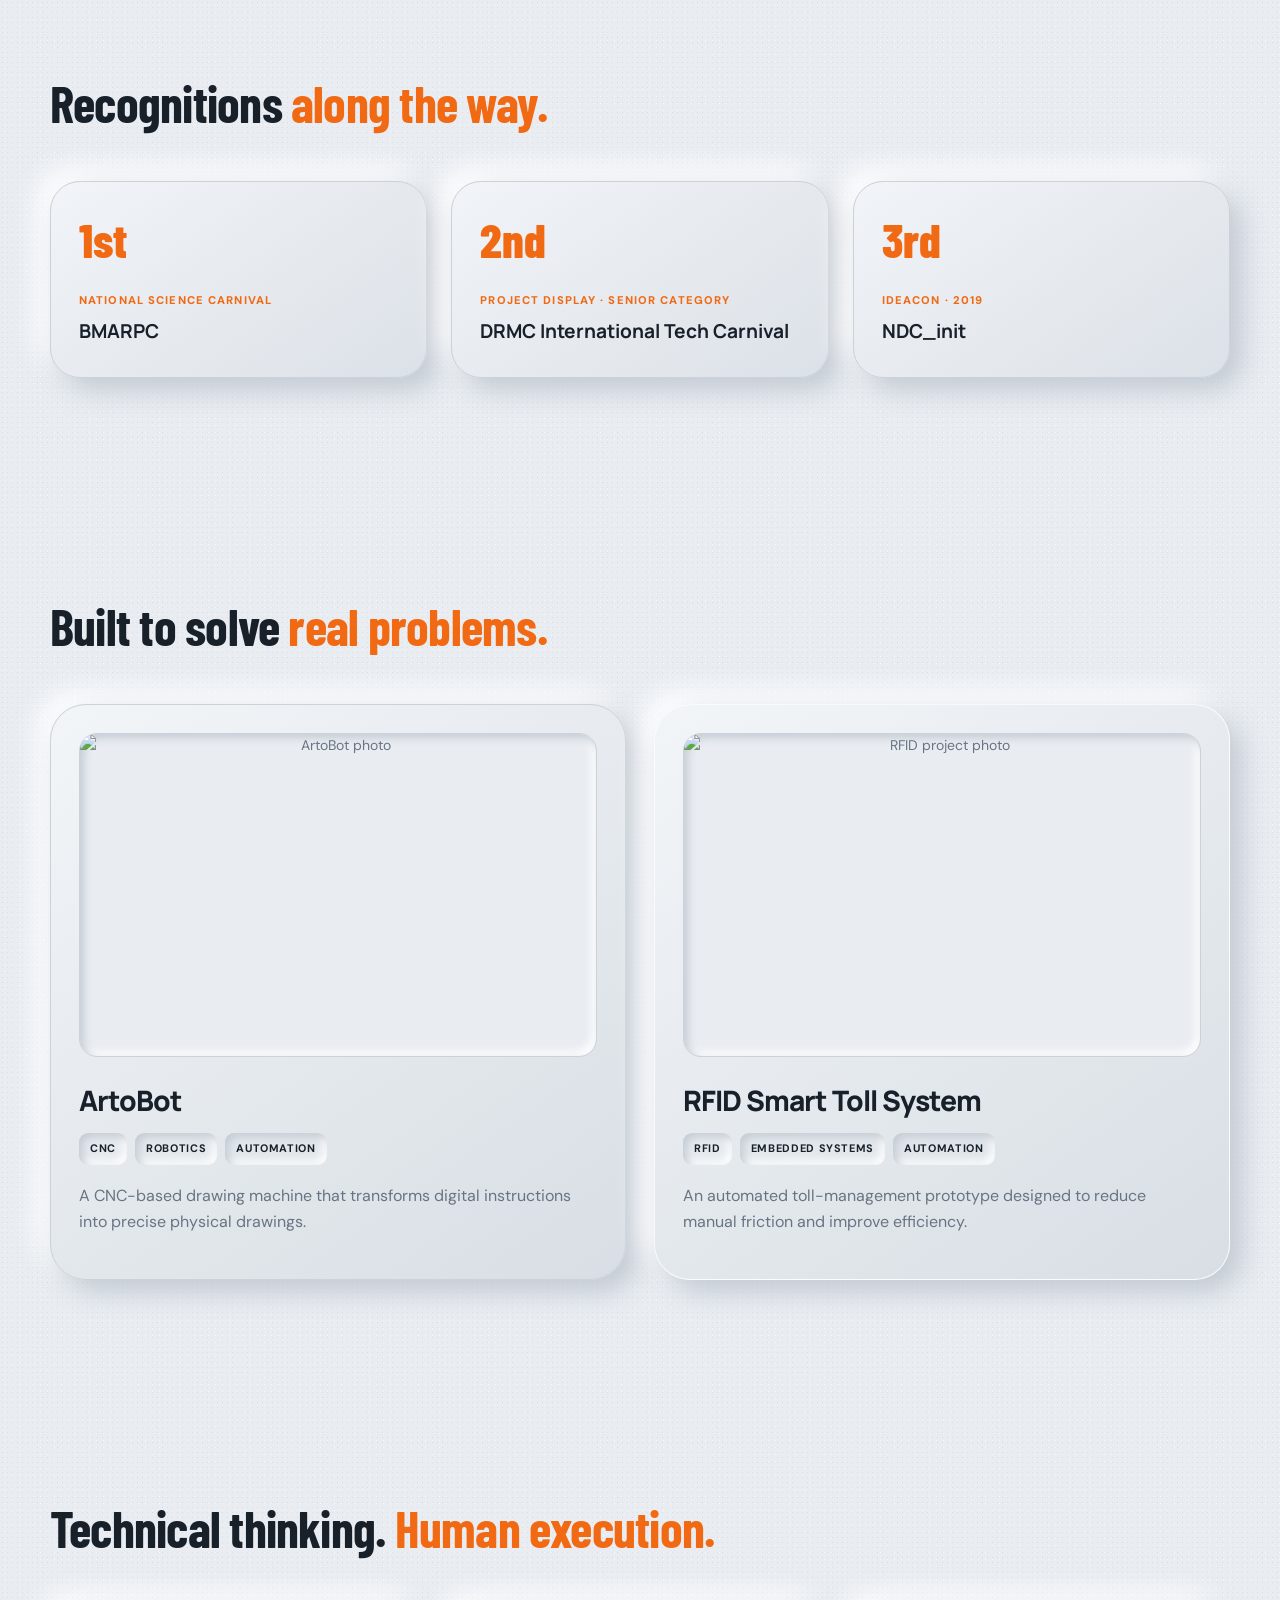
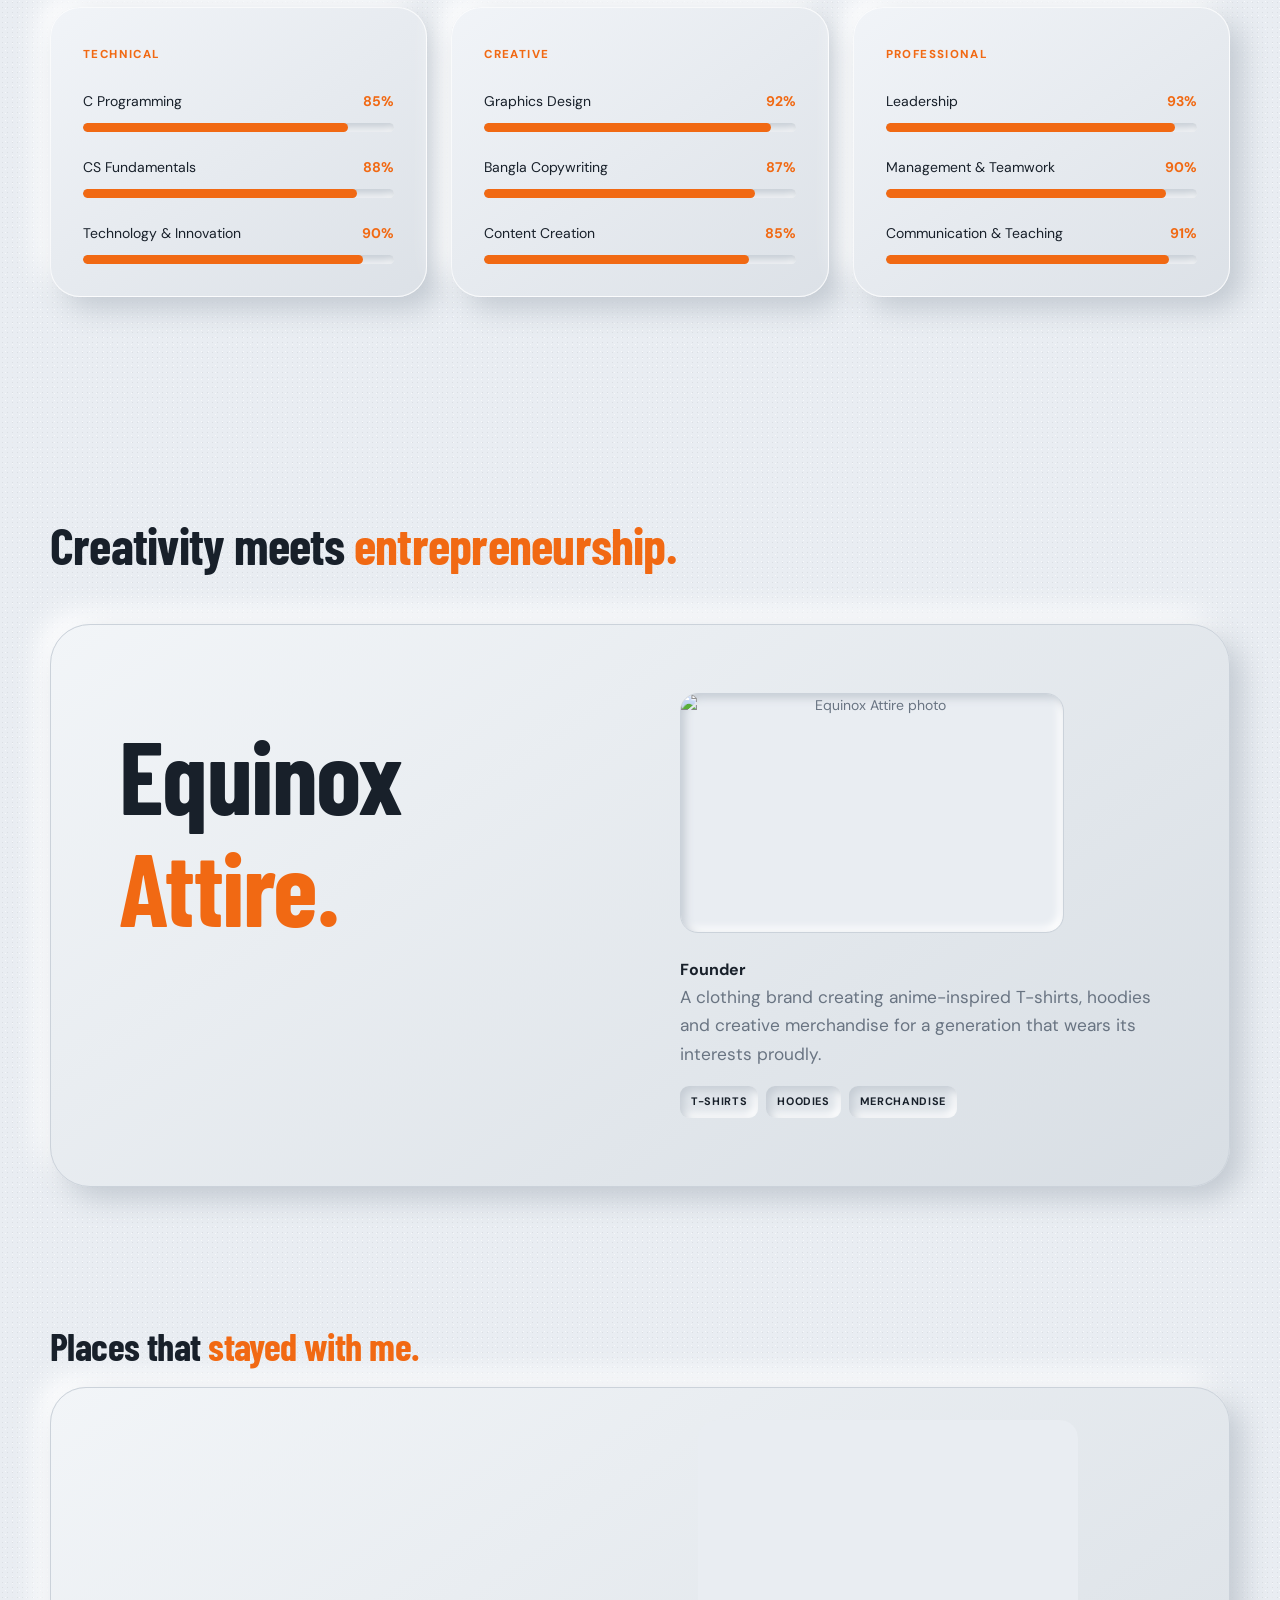
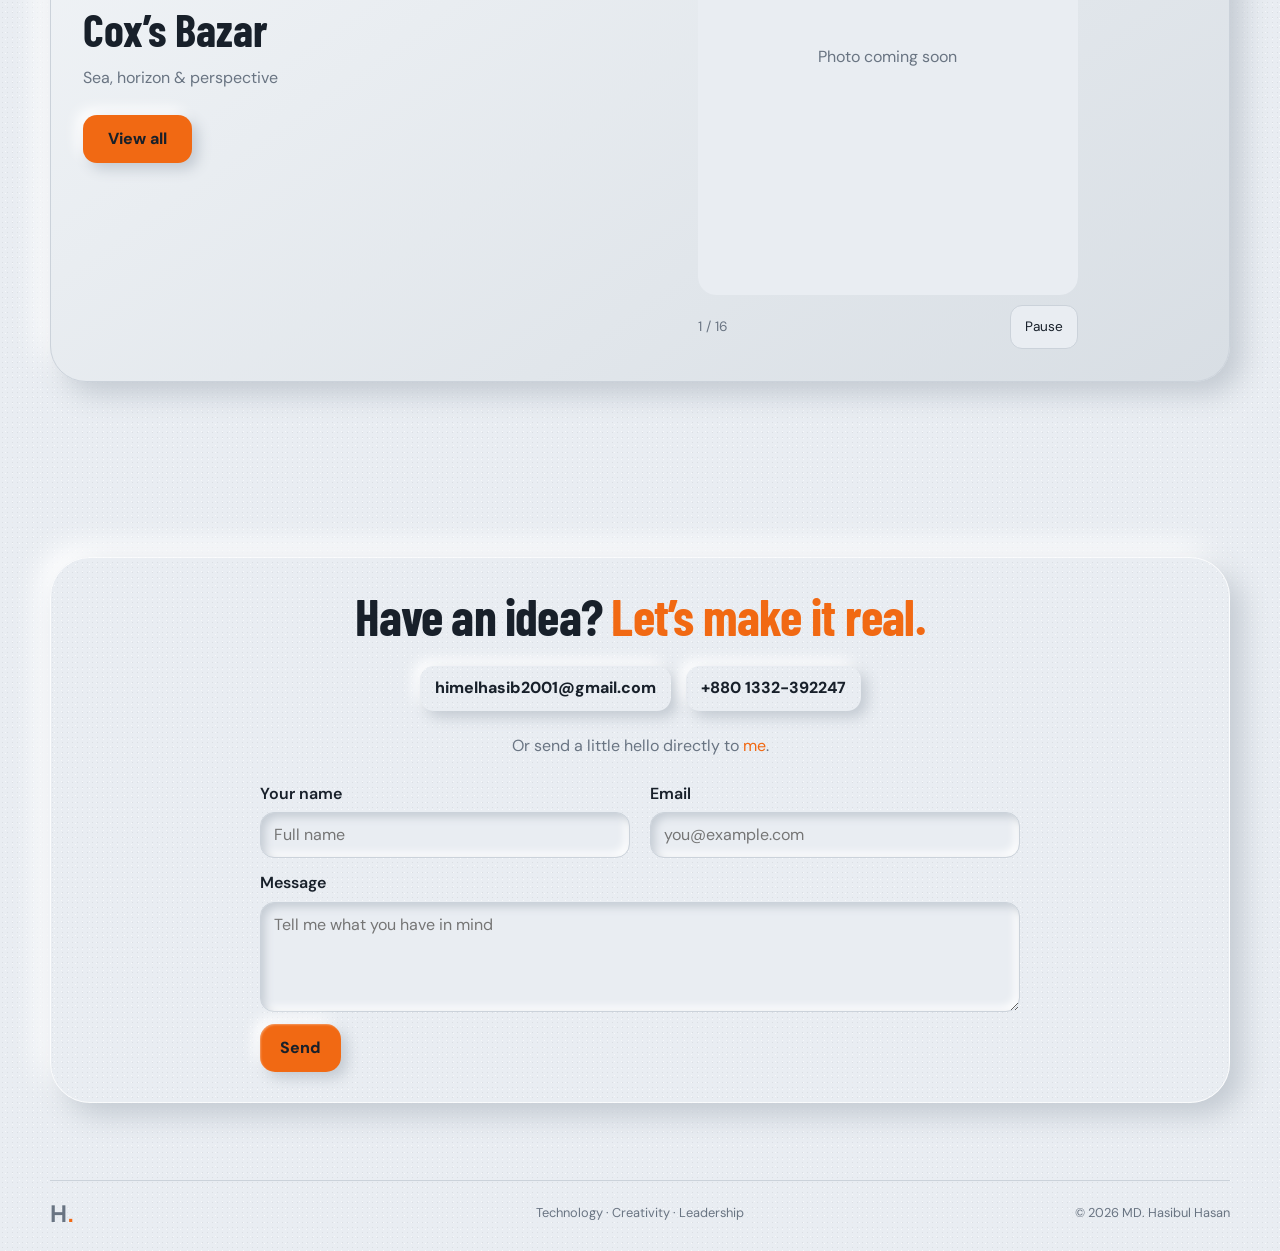
==== commit 2b3250a4: "Update index.html" ====
--- a/index.html
+++ b/index.html
@@ -22,7 +22,7 @@
     <link rel="stylesheet" href="assets/theme.css">
     <link rel="stylesheet" href="assets/refinements.css">
     <link rel="stylesheet" href="assets/polish.css">
-    <link rel="stylesheet" href="assets/travel-slider.css">
+    <<link rel="stylesheet" href="assets/travel-slider.css?v=6">
     <script src="assets/theme.js">
     </script>
 
--- a/assets/travel-slider.css
+++ b/assets/travel-slider.css
@@ -46,3 +46,192 @@
 .travel-gallery-page .travel-card p { color:var(--muted); margin:16px 0 0; }
 @media(max-width:700px) { .travel-gallery-page .travel { grid-template-columns:1fr; gap:18px; } .travel-gallery-page .travel-card { padding:18px; } }
 @media(prefers-reduced-motion:reduce) { .journey-track,.journey-all { transition:none; } }
+
+
+/* Homepage travel: compact layout with room for navigation */
+body:not(.travel-gallery-page) #travel {
+  padding-top: 28px;
+  padding-bottom: 28px;
+}
+
+body:not(.travel-gallery-page) #travel .heading {
+  margin-bottom: 20px;
+}
+
+body:not(.travel-gallery-page) #travel .heading h2 {
+  font-size: clamp(1.8rem, 3vw, 3rem);
+  line-height: 1.1;
+}
+
+#travel .journey-shell {
+  padding: clamp(20px, 2.5vw, 40px);
+  gap: clamp(24px, 3vw, 48px);
+  align-items: stretch;
+}
+
+#travel .journey-copy {
+  justify-content: center;
+}
+
+#travel .journey-caption {
+  min-height: 0;
+}
+
+#travel .journey-caption h3 {
+  font-size: clamp(2rem, 3.5vw, 3.8rem);
+  margin-bottom: 12px;
+}
+
+#travel .journey-caption p {
+  font-size: 1rem;
+}
+
+#travel .journey-all {
+  margin-top: 24px;
+}
+
+#travel .journey-slide {
+  /* Override the tall 4:5 photo frame */
+  aspect-ratio: auto;
+  height: clamp(180px, calc(100svh - 350px), 480px);
+}
+
+#travel .journey-controls {
+  margin-top: 10px;
+}
+
+/* Mobile: photo, text and button in one compact box */
+@media (max-width: 700px) {
+  body:not(.travel-gallery-page) #travel {
+    padding-top: 16px;
+    padding-bottom: 16px;
+  }
+
+  body:not(.travel-gallery-page) #travel .heading {
+    margin-bottom: 14px;
+  }
+
+  body:not(.travel-gallery-page) #travel .heading h2 {
+    font-size: clamp(1.5rem, 6vw, 2rem);
+  }
+
+  #travel .journey-shell {
+    padding: 14px;
+    gap: 14px;
+    border-radius: 20px;
+  }
+
+  #travel .journey-slide {
+    height: clamp(120px, calc(100svh - 440px), 290px);
+    aspect-ratio: auto;
+  }
+
+  #travel .journey-controls {
+    margin-top: 6px;
+    font-size: 0.75rem;
+  }
+
+  #travel .journey-caption h3 {
+    font-size: 1.8rem;
+    margin-bottom: 6px;
+  }
+
+  #travel .journey-caption p {
+    font-size: 0.875rem;
+    line-height: 1.4;
+  }
+
+  #travel .journey-all {
+    margin-top: 12px;
+    min-height: 44px;
+    padding: 8px 20px;
+    font-size: 0.875rem;
+  }
+}
+
+
+
+/* Matching rounded frames for slider and gallery */
+#travel .journey-slide,
+.travel-gallery-page .photo-slot {
+  position: relative;
+  aspect-ratio: 4 / 5;
+  height: auto;
+  min-width: 0;
+  min-height: 0;
+  margin: 0;
+  padding: 0;
+  overflow: hidden;
+  border-radius: 18px;
+  background: var(--bg);
+}
+
+/* Images fill their frames */
+#travel .journey-slide img,
+.travel-gallery-page .photo-slot img {
+  position: absolute;
+  inset: 0;
+  display: block;
+  width: 100%;
+  height: 100%;
+  max-width: 100%;
+  max-height: 100%;
+  min-width: 0;
+  min-height: 0;
+  margin: 0;
+  padding: 0;
+  object-fit: cover;
+  object-position: center;
+  transform: none;
+  scale: none;
+  clip-path: none;
+  mask: none;
+  -webkit-mask: none;
+  border-radius: inherit;
+}
+
+#travel .journey-slide img[hidden],
+.travel-gallery-page .photo-slot img[hidden] {
+  display: none;
+}
+
+/* Keep homepage photo compact and proportional */
+#travel .journey-media {
+  width: min(
+    100%,
+    380px,
+    max(160px, calc((100svh - 330px) * 0.8))
+  );
+  min-width: 0;
+  justify-self: center;
+  align-self: center;
+}
+
+#travel .journey-viewport {
+  width: 100%;
+  overflow: hidden;
+  border-radius: 18px;
+}
+
+#travel .journey-slide {
+  flex: 0 0 100%;
+}
+
+#travel .journey-shell {
+  align-items: center;
+}
+
+/* Mobile */
+@media (max-width: 700px) {
+  #travel .journey-media {
+    width: min(
+      100%,
+      240px,
+      max(128px, calc((100svh - 420px) * 0.8))
+    );
+  }
+
+  #travel .journey-shell {
+    gap: 14px;
+  }
+}
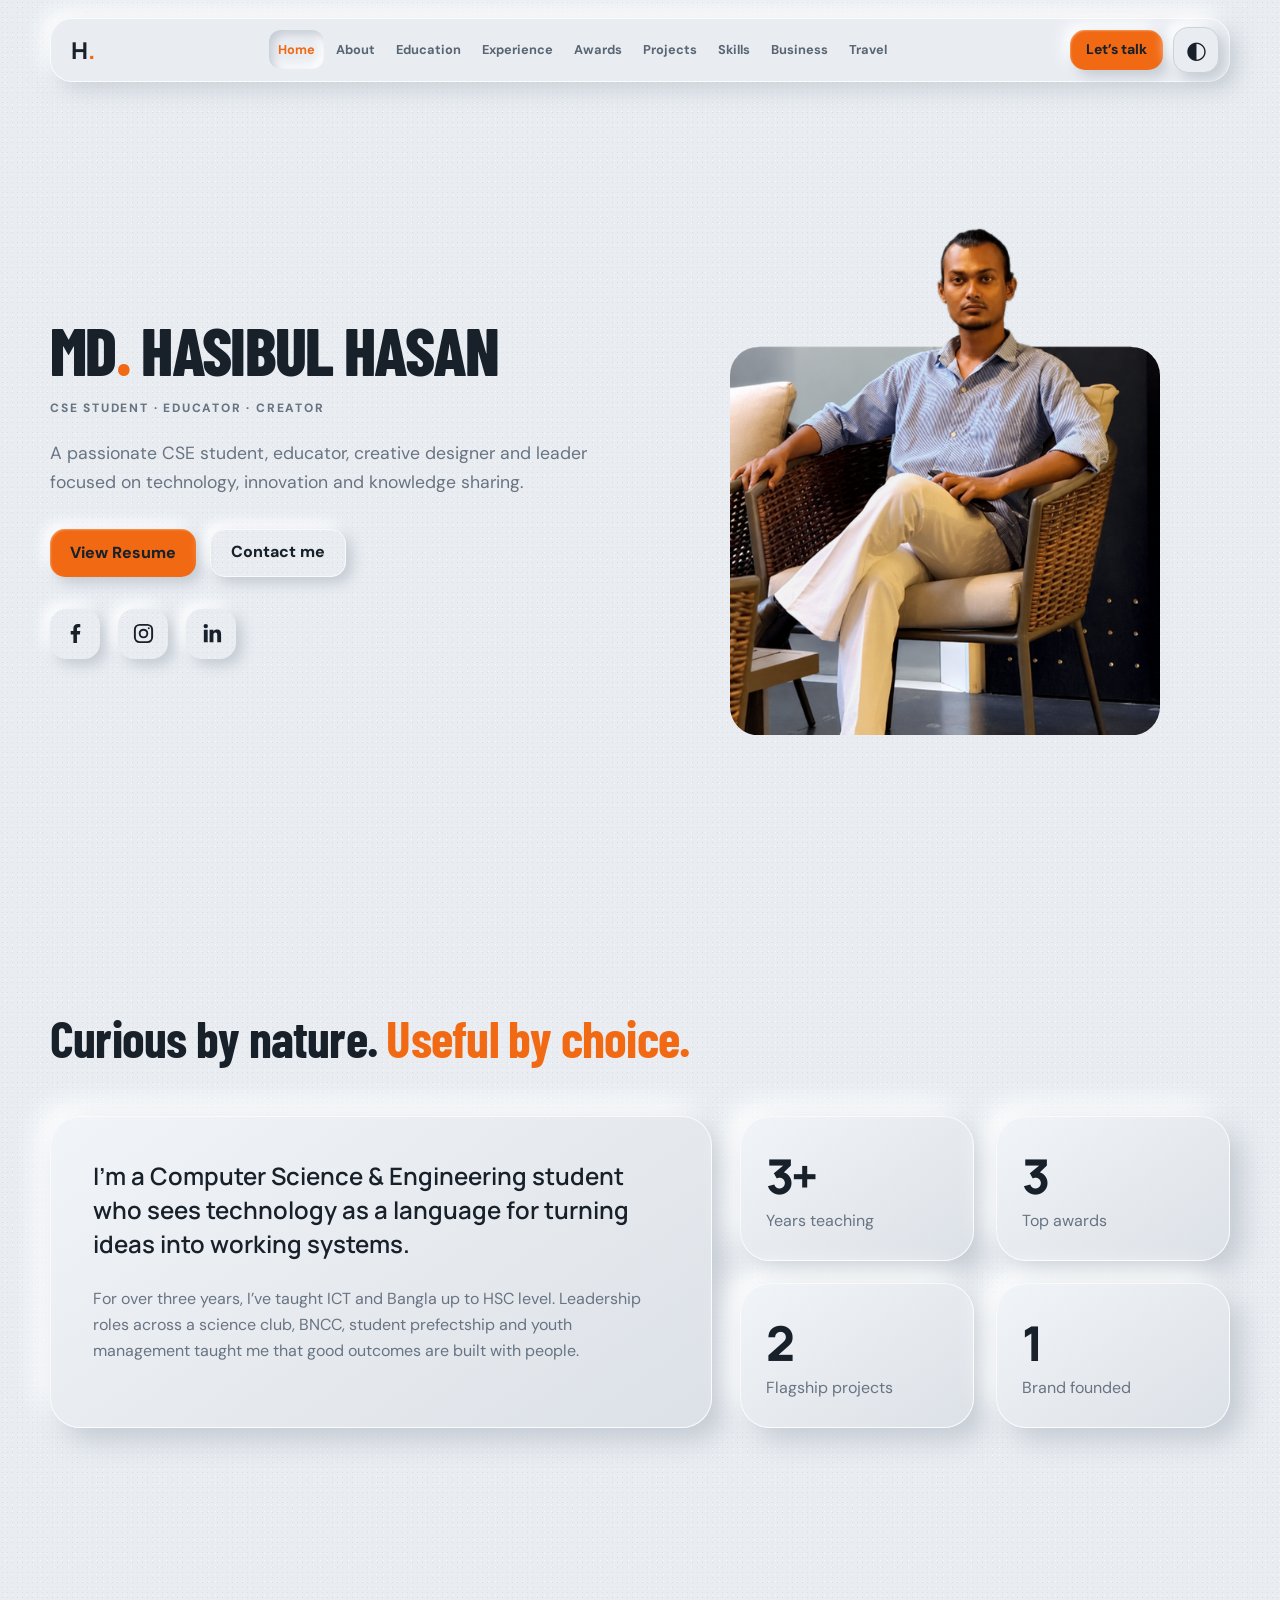
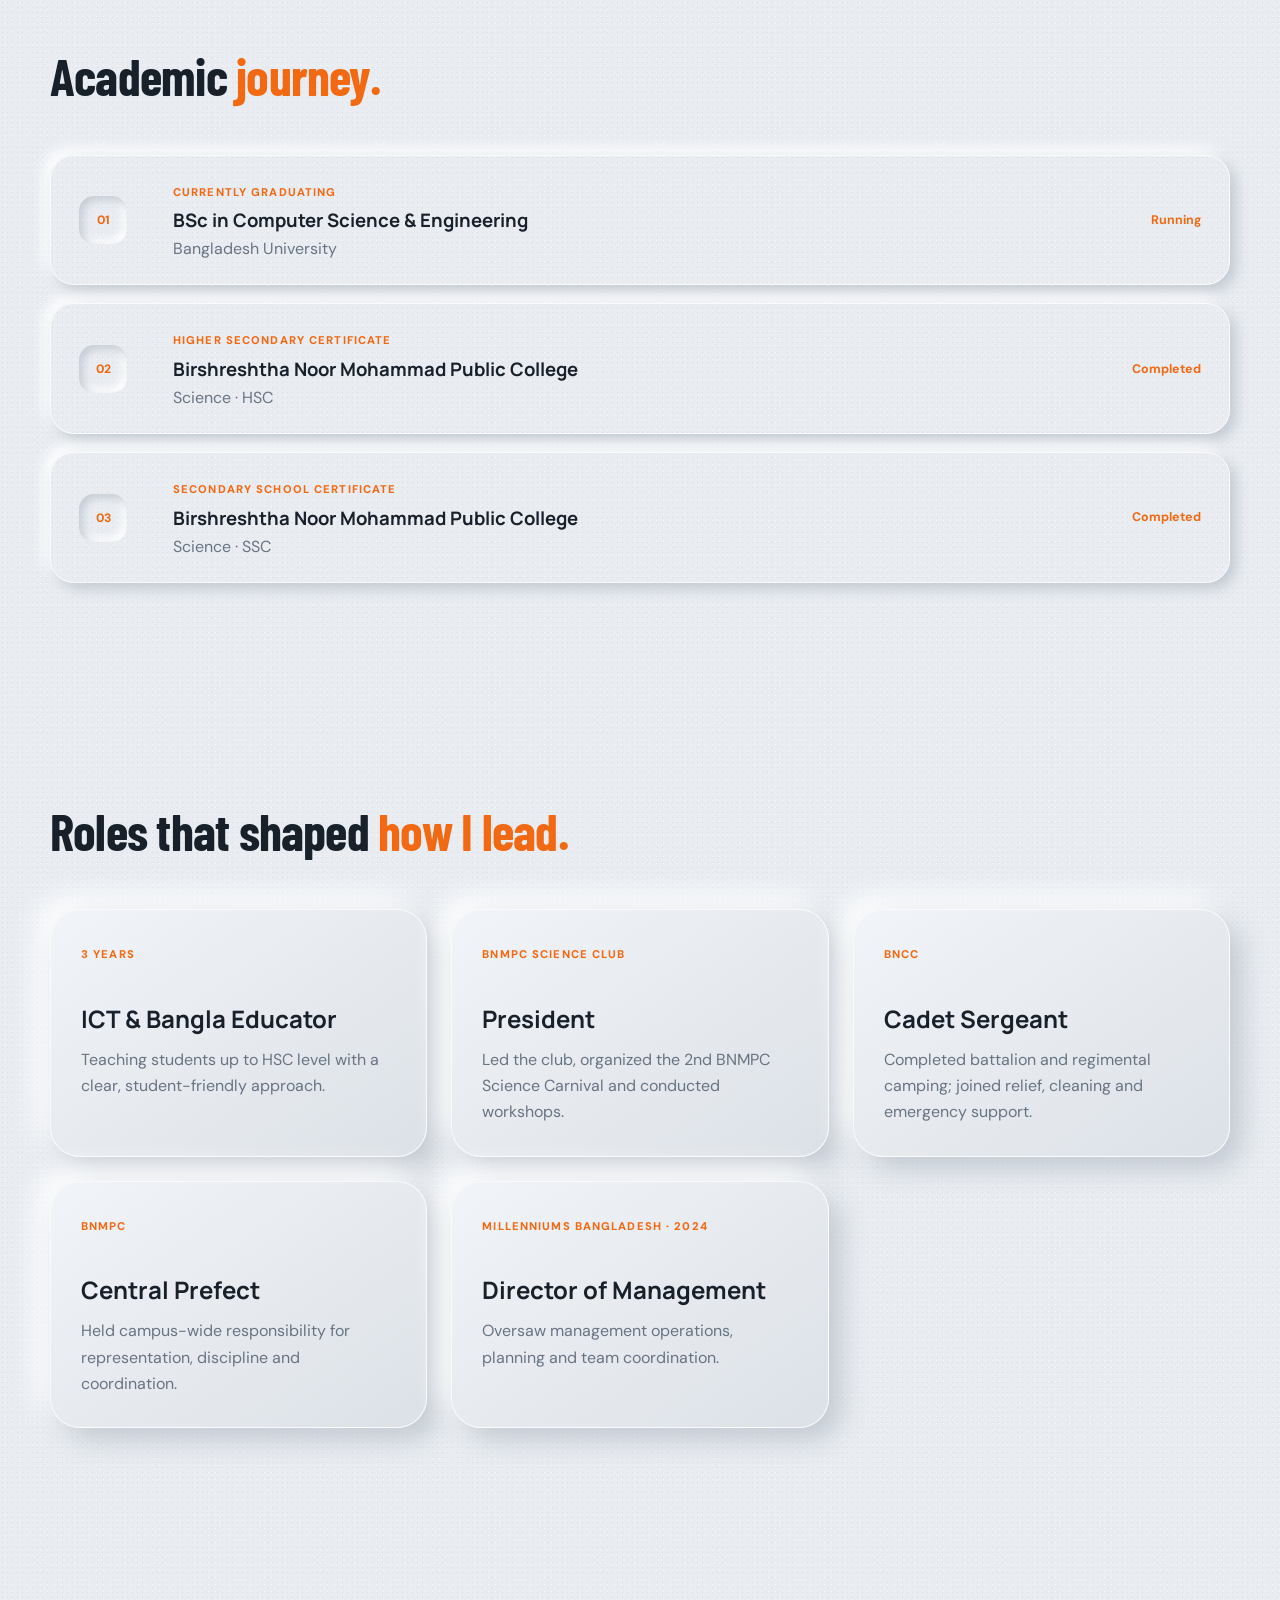
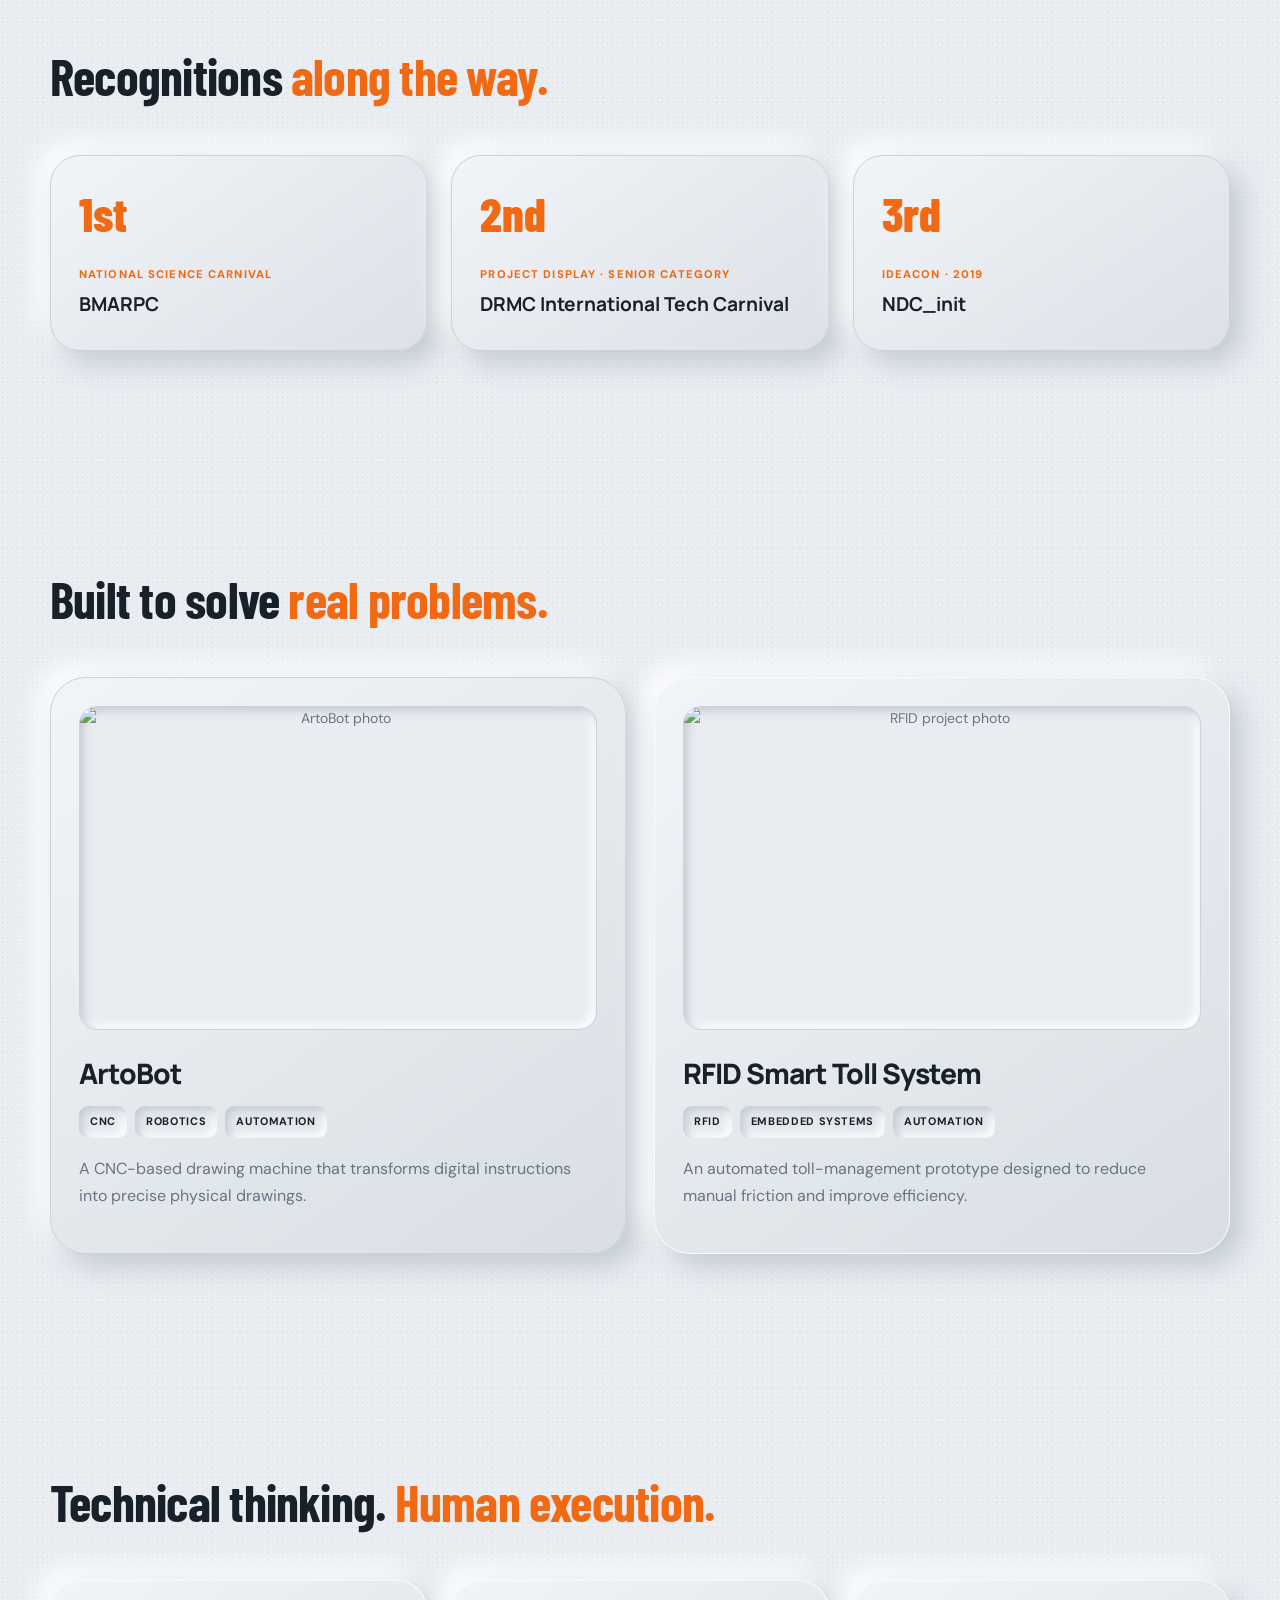
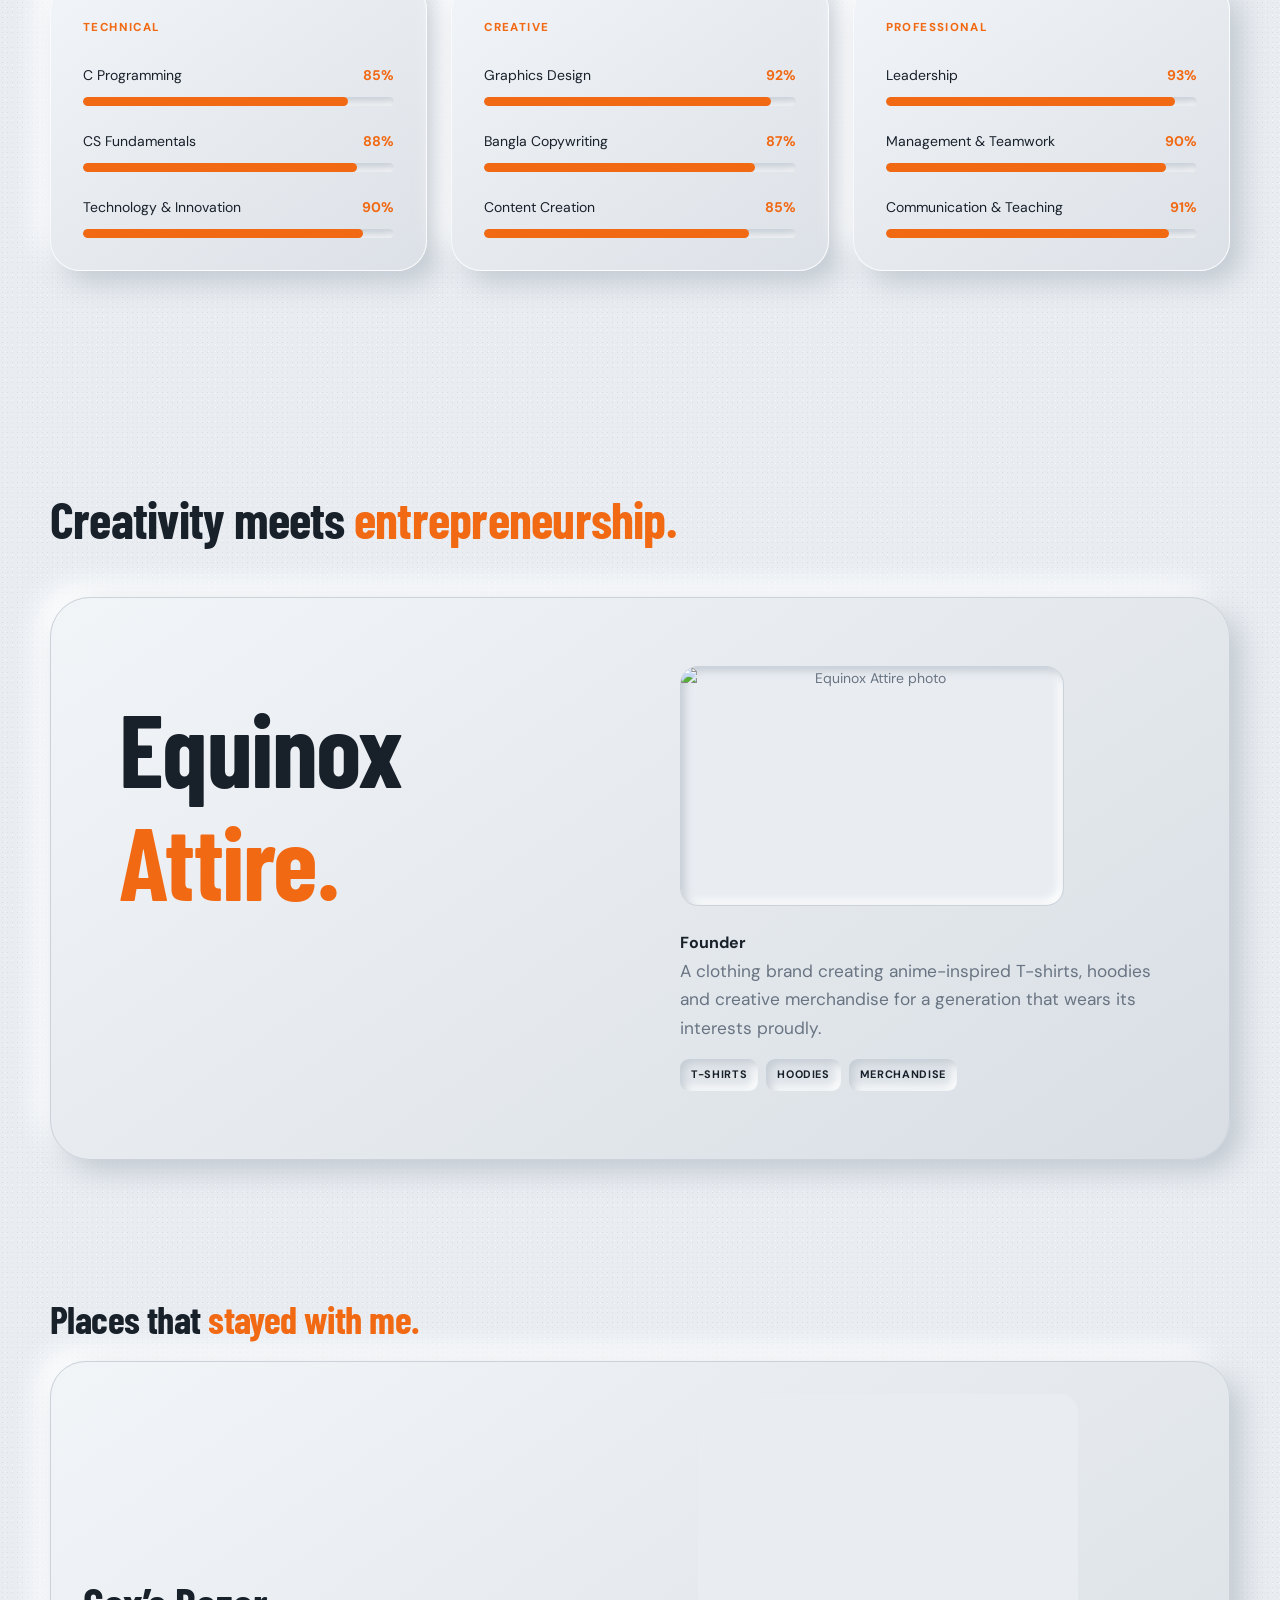
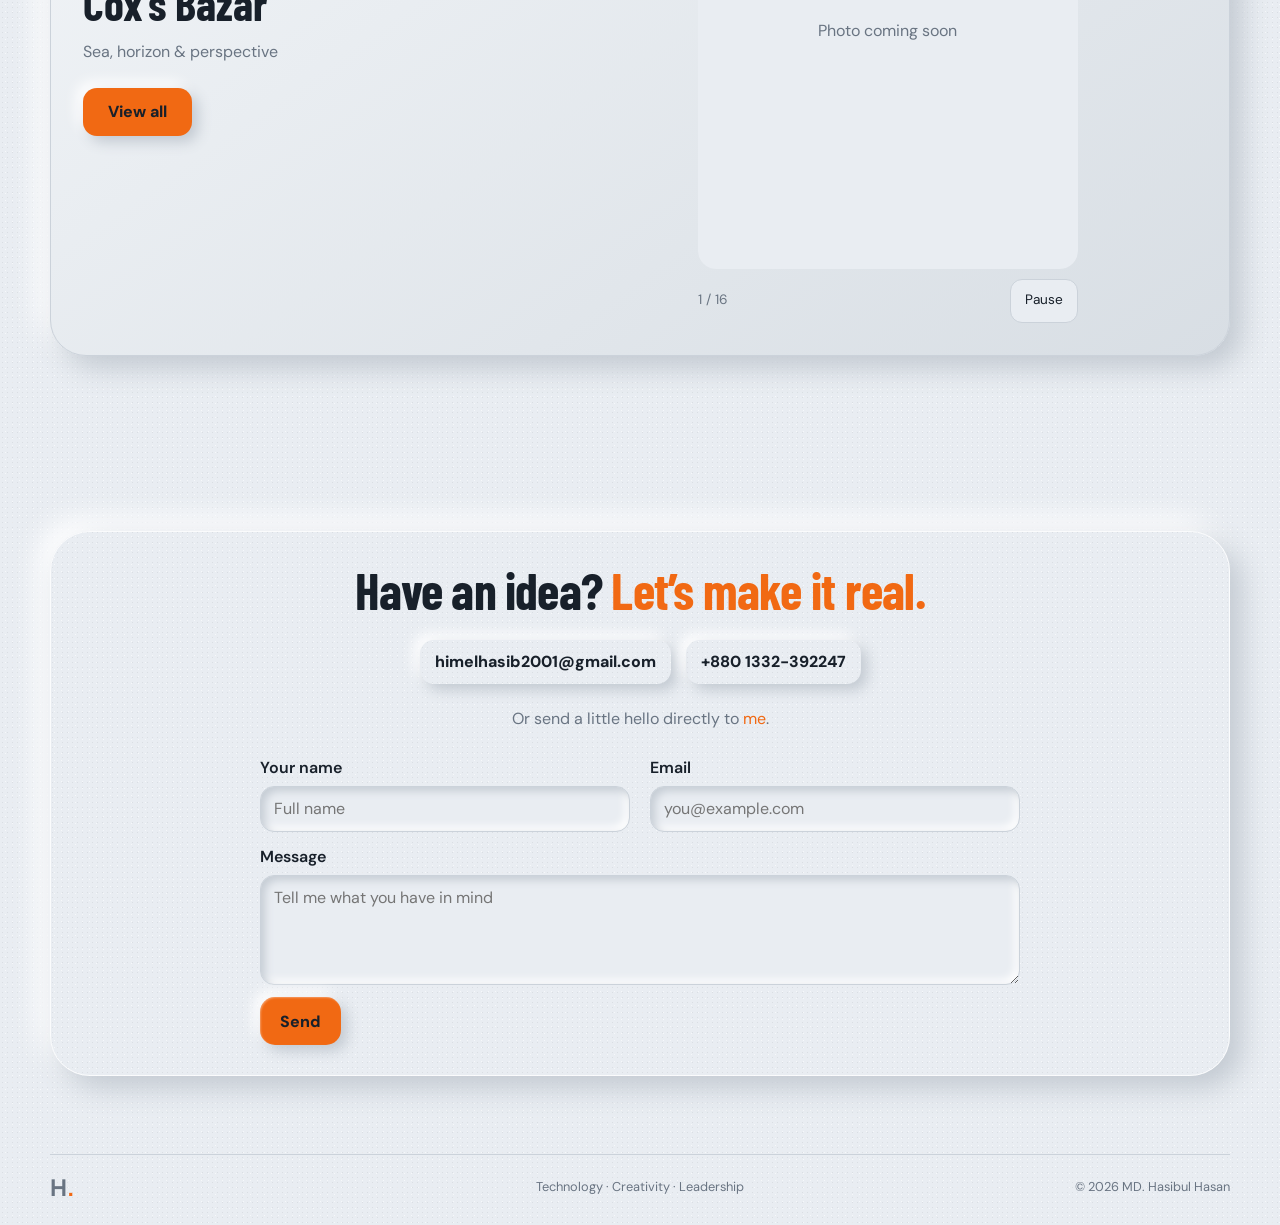
==== commit a7dfbcc0: "Update index.html" ====
--- a/index.html
+++ b/index.html
@@ -22,7 +22,7 @@
     <link rel="stylesheet" href="assets/theme.css">
     <link rel="stylesheet" href="assets/refinements.css">
     <link rel="stylesheet" href="assets/polish.css">
-    <<link rel="stylesheet" href="assets/travel-slider.css?v=6">
+    <link rel="stylesheet" href="assets/travel-slider.css?v=6">
     <script src="assets/theme.js">
     </script>
 
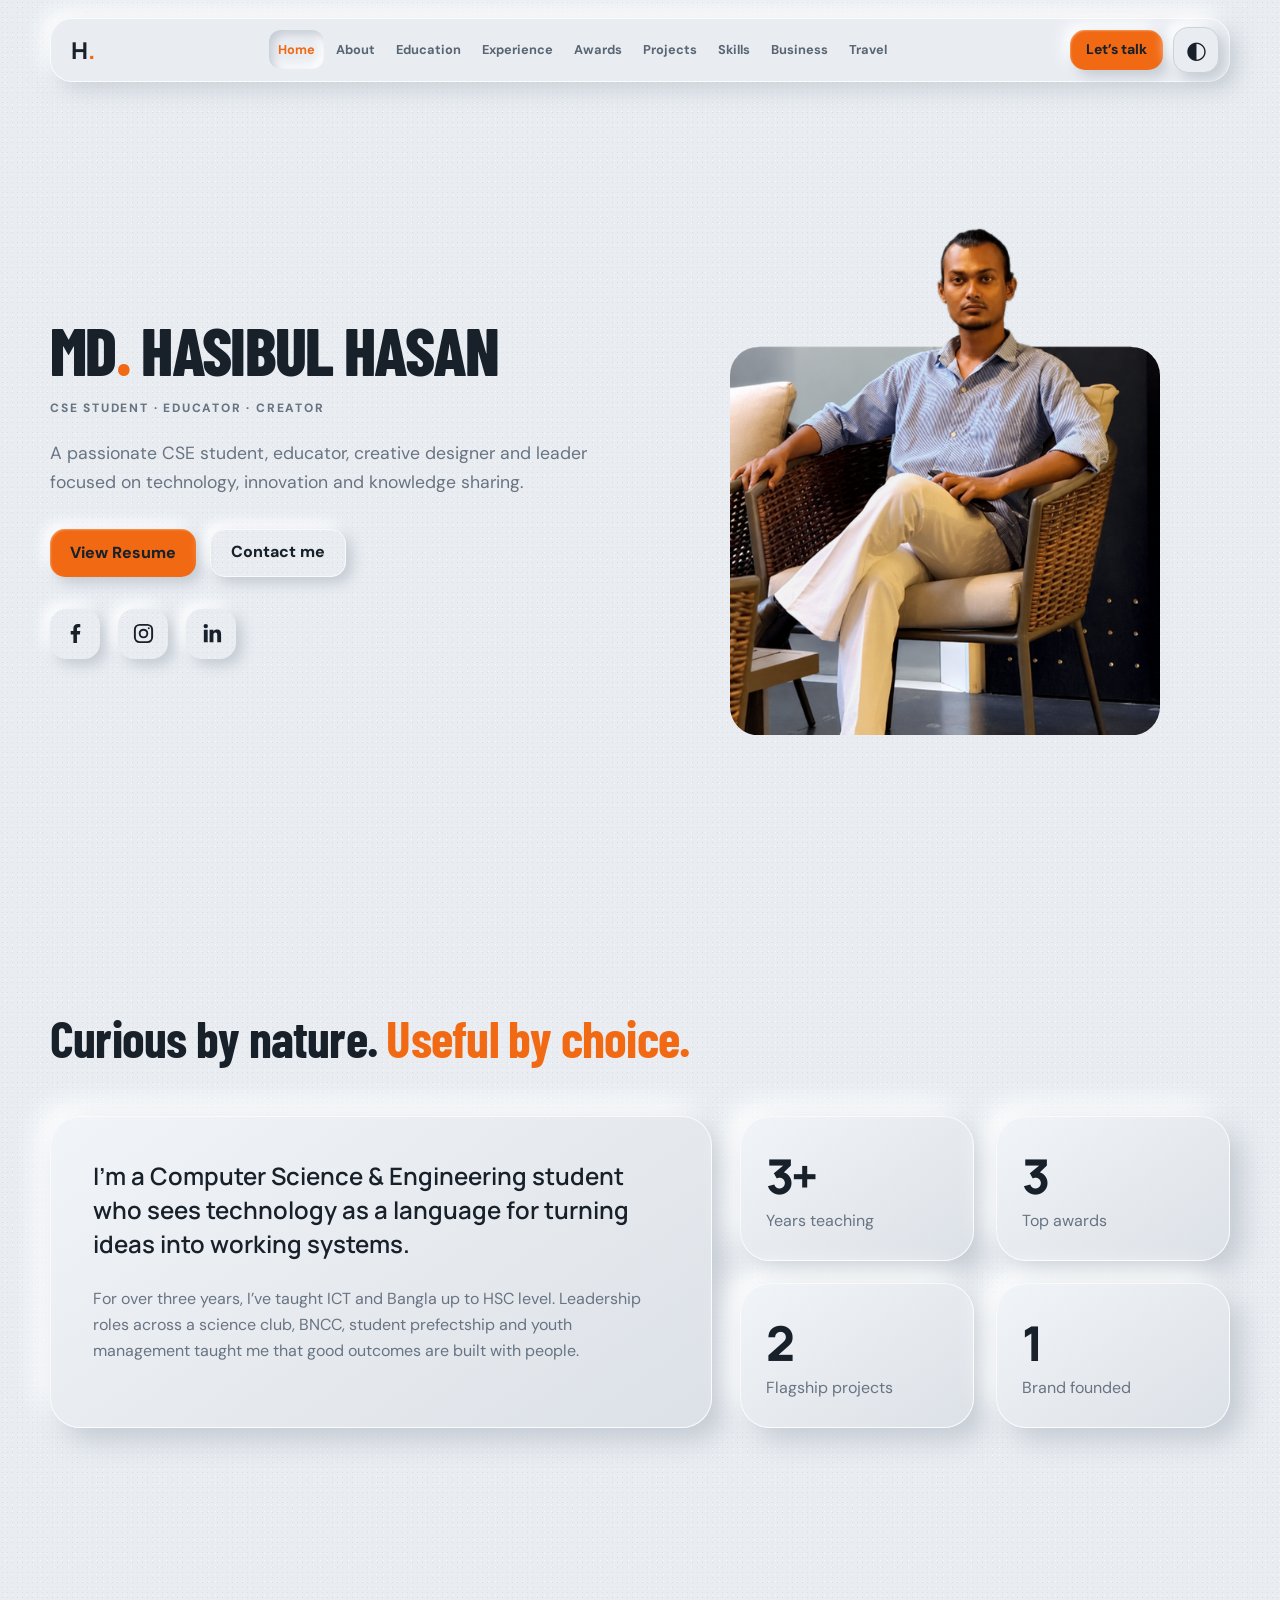
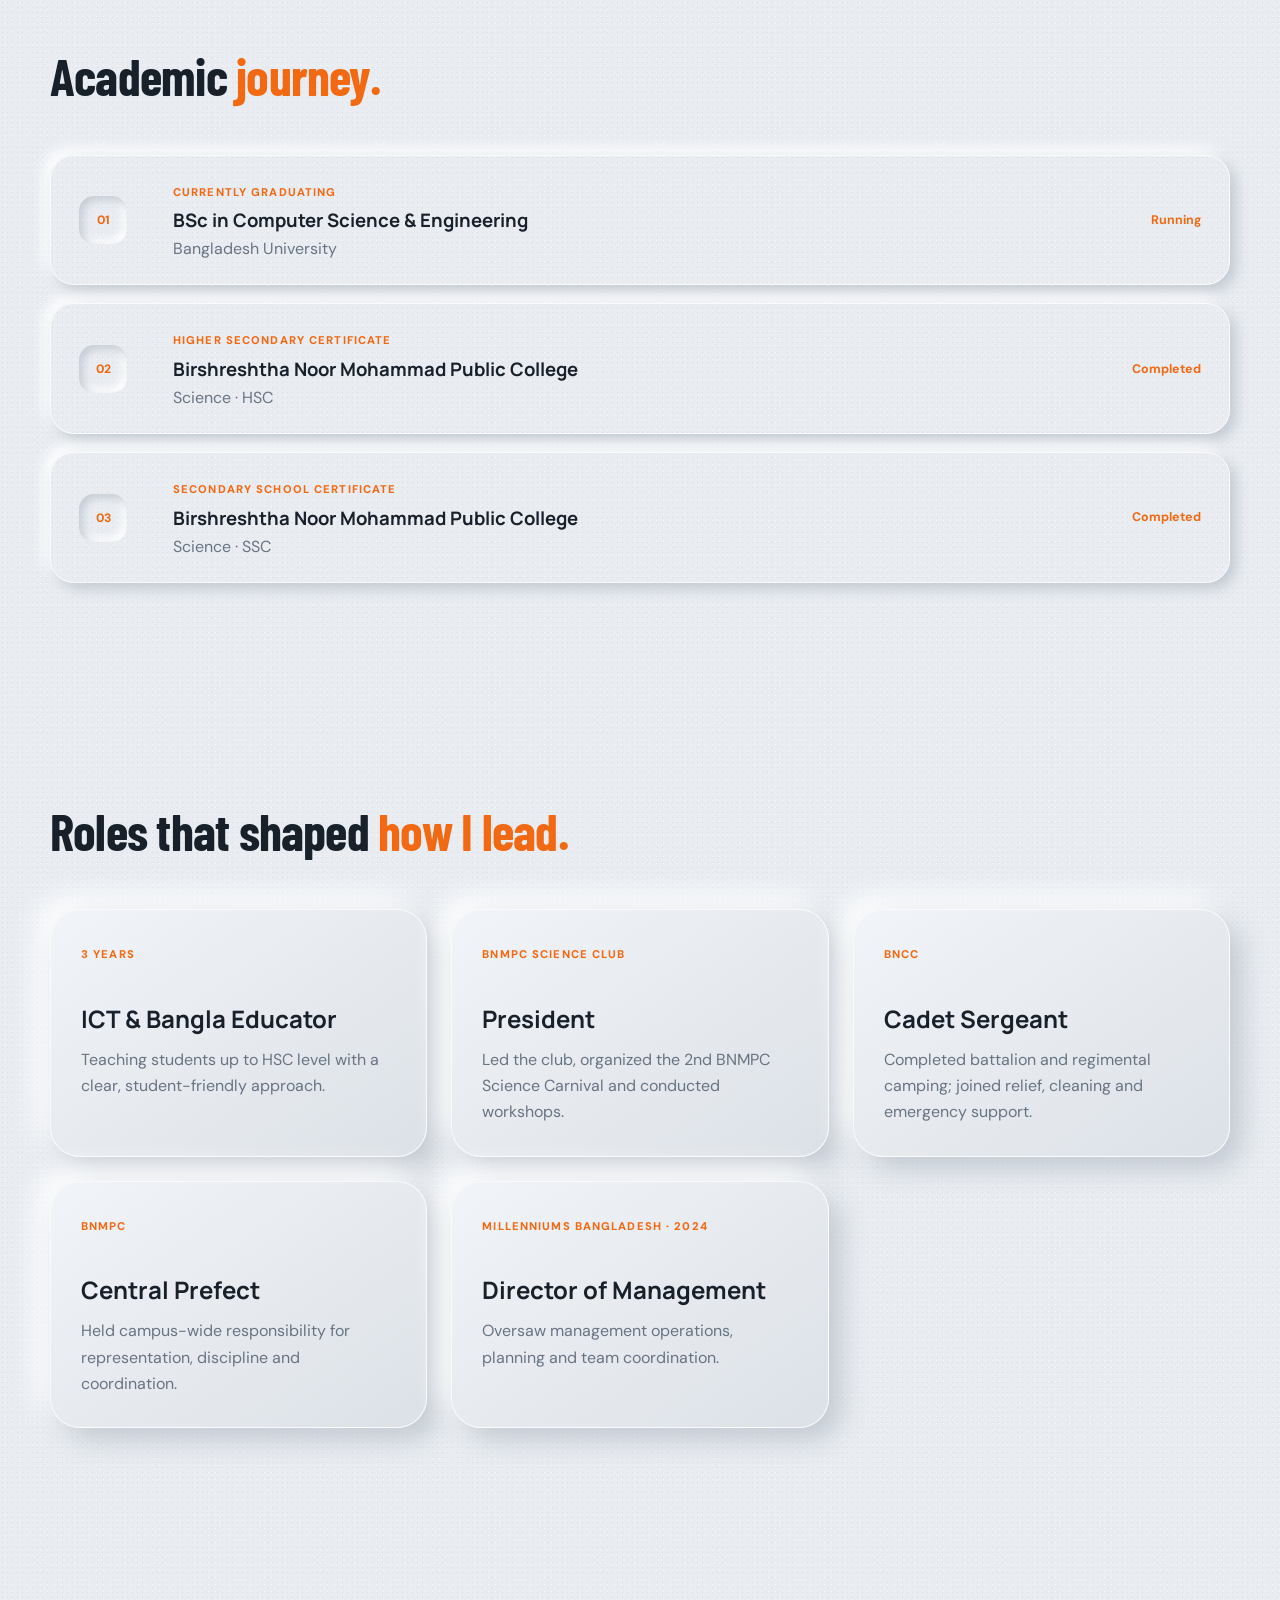
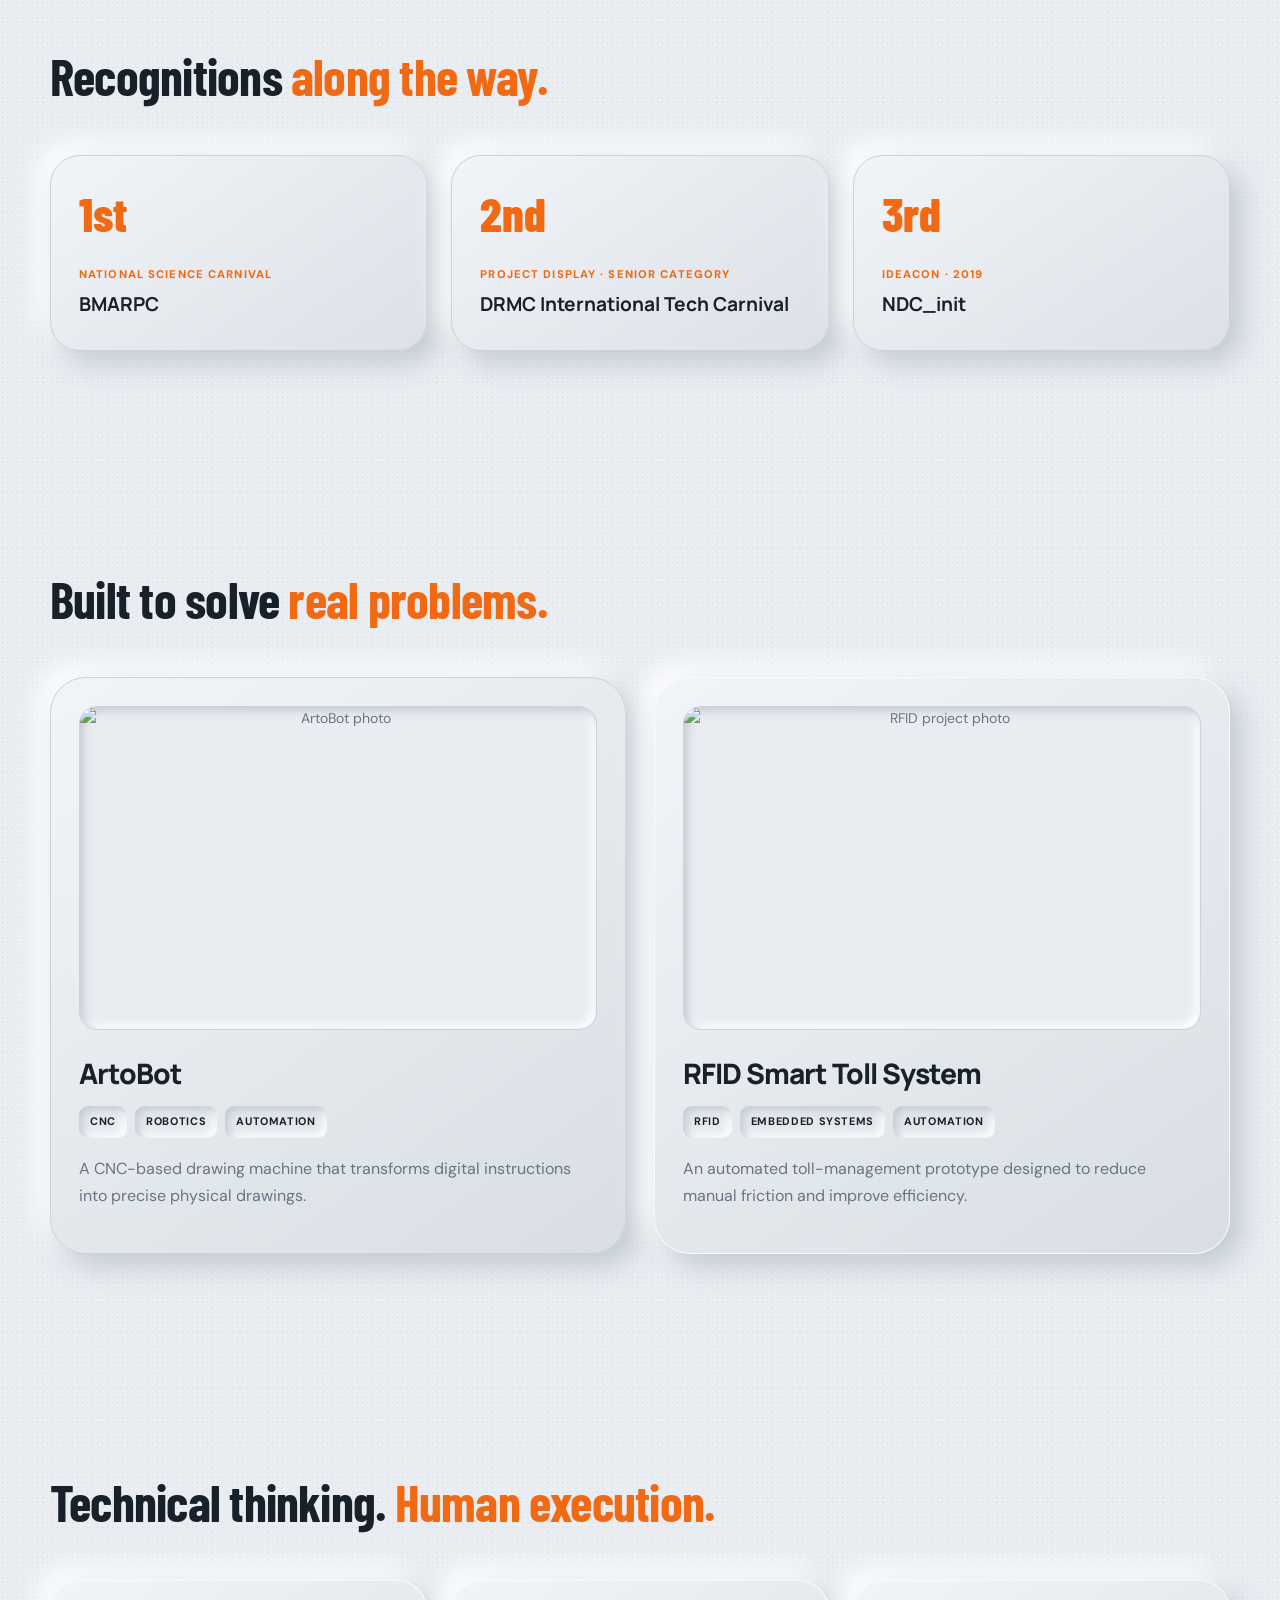
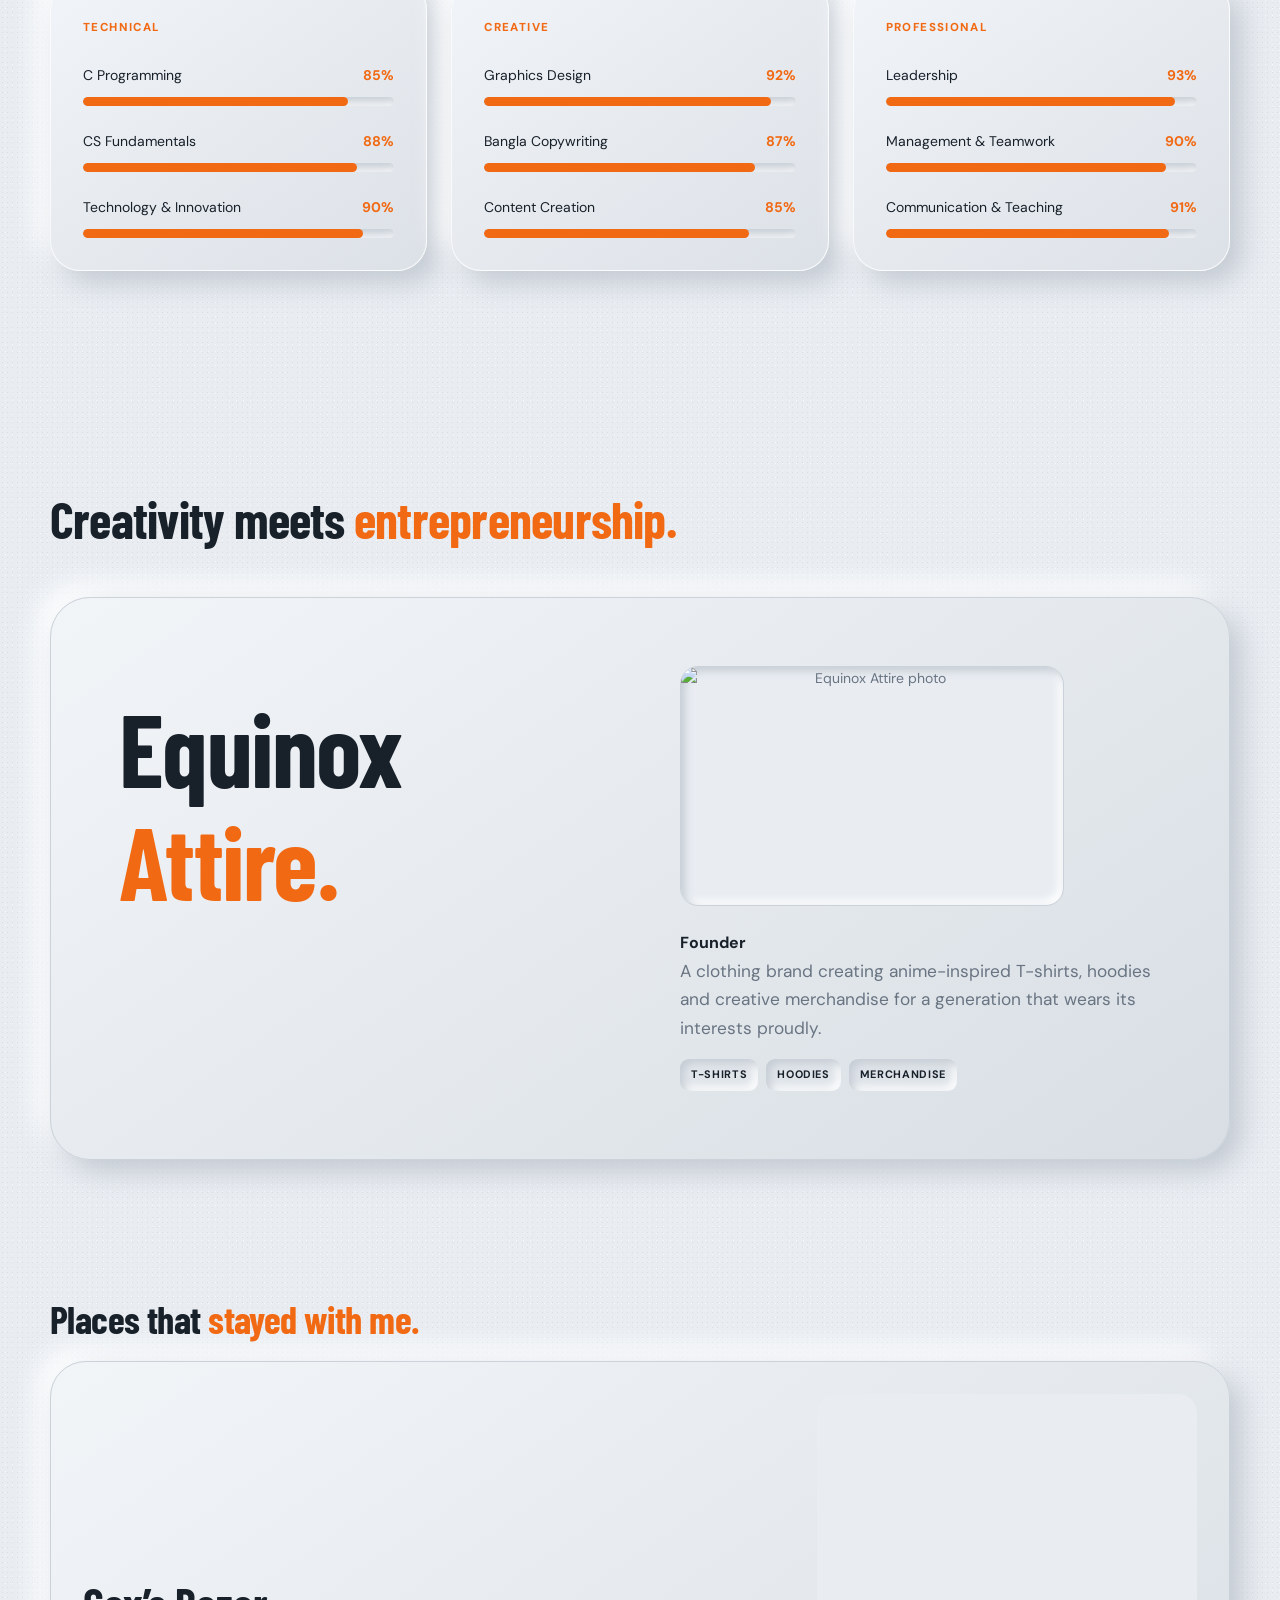
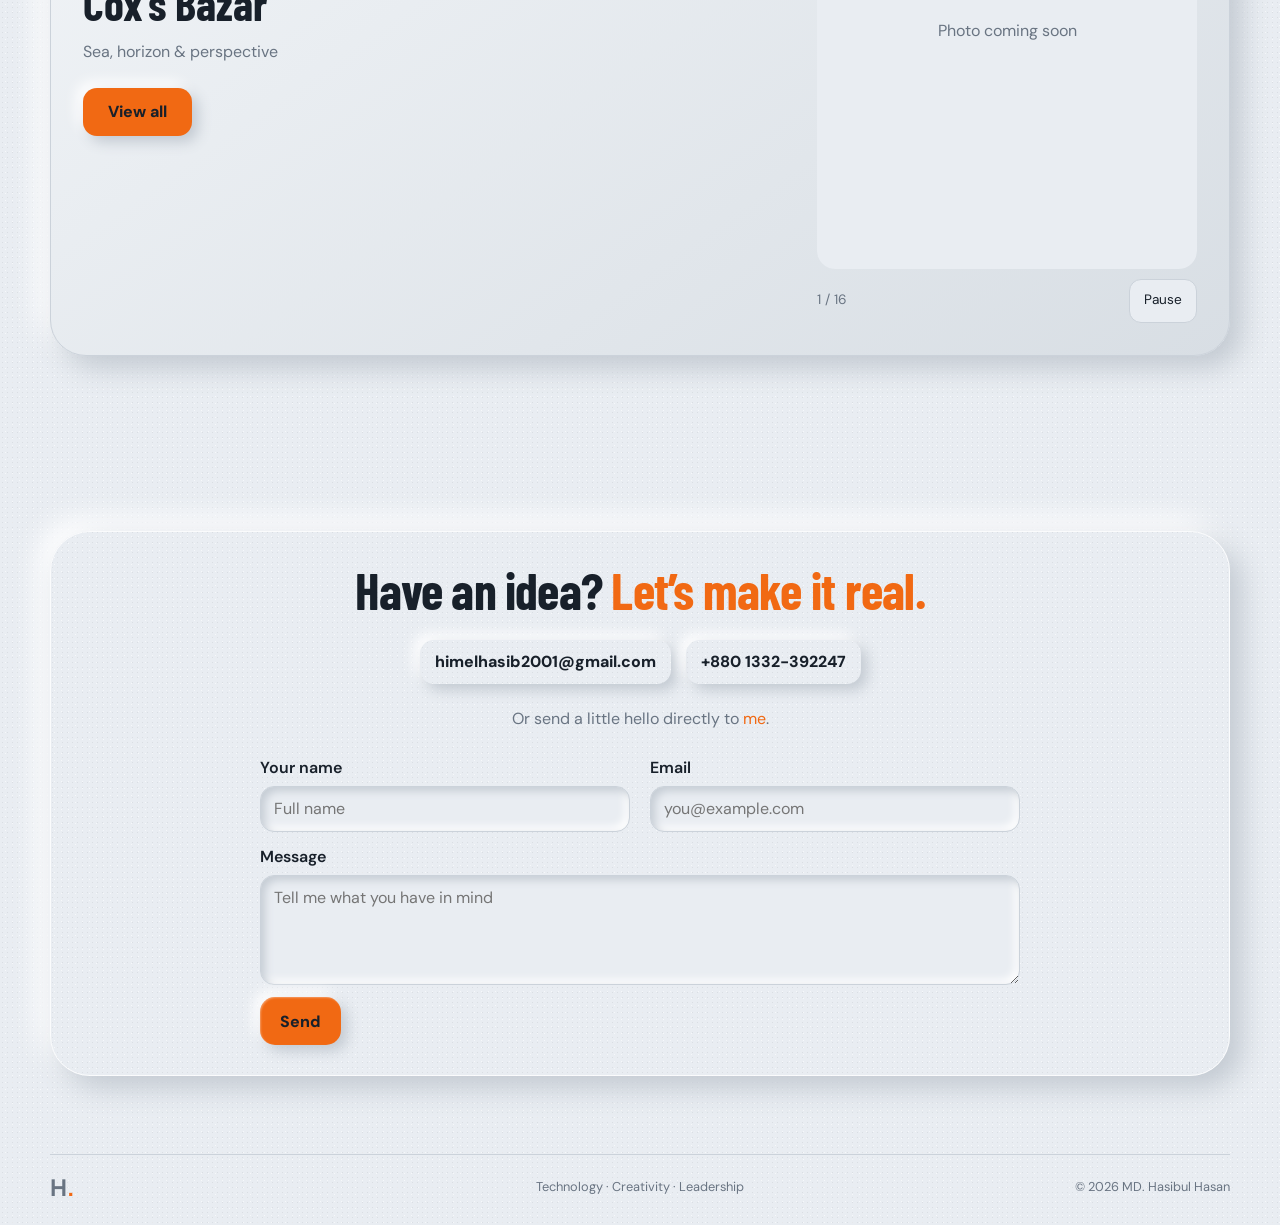
==== commit 4422aa42: "Add files via upload" ====
--- a/index.html
+++ b/index.html
@@ -4,6 +4,11 @@
     <link rel="icon" type="image/png" href="favicon.png">
     <link rel="apple-touch-icon" href="favicon.png">
     <meta charset="UTF-8">
+    <script>
+      if (location.pathname === '/index.html') {
+        location.replace('/' + location.search + location.hash);
+      }
+    </script>
     <meta name="viewport" content="width=device-width,initial-scale=1">
     <meta name="theme-color" content="#e9edf2">
 
@@ -14,7 +19,7 @@
   content="MD. HASIBUL HASAN is a CSE student at Bangladesh University and an ICT teacher for HSC students. Explore his projects and teaching experience."
 >
 
-<link rel="canonical" href="https://mdhasibulhasann.github.io/">
+<link rel="canonical" href="https://mdhasibulhasan.site/">
     <link rel="preconnect" href="https://fonts.googleapis.com">
     <link rel="preconnect" href="https://fonts.gstatic.com" crossorigin>
     <link href="https://fonts.googleapis.com/css2?family=Barlow+Condensed:wght@600;700;800&family=DM+Sans:wght@400;500;600;700&family=Manrope:wght@500;600;700;800&display=swap" rel="stylesheet">
@@ -511,6 +516,6 @@
     </script>
     <script src="assets/navigation-motion.js">
     </script>
-    <script src="assets/travel-slider.js"></script>
+    <script src="assets/travel-slider.js?v=domain2"></script>
   </body>
 </html>
--- a/assets/polish.css
+++ b/assets/polish.css
@@ -451,4 +451,13 @@
   .contact > div a {
     padding: 0.6rem 1rem;
   }
-}+}
+
+
+/* Mobile bottom bar: remove outer glow */
+@media (max-width: 620px) {
+  #mobile {
+    box-shadow: none;
+    border: 1px solid var(--line);
+  }
+}
--- a/assets/travel-slider.css
+++ b/assets/travel-slider.css
@@ -235,3 +235,22 @@
     gap: 14px;
   }
 }
+
+
+/* PC: move the photo area to the right */
+@media (min-width: 1024px) {
+  #travel .journey-media {
+    justify-self: end;
+  }
+}
+
+/* Mobile: smaller Pause / Play button */
+@media (max-width: 700px) {
+  #travel .journey-play {
+    min-width: 52px;
+    min-height: 32px;
+    padding: 5px 10px;
+    font-size: 0.75rem;
+    border-radius: 9px;
+  }
+}
